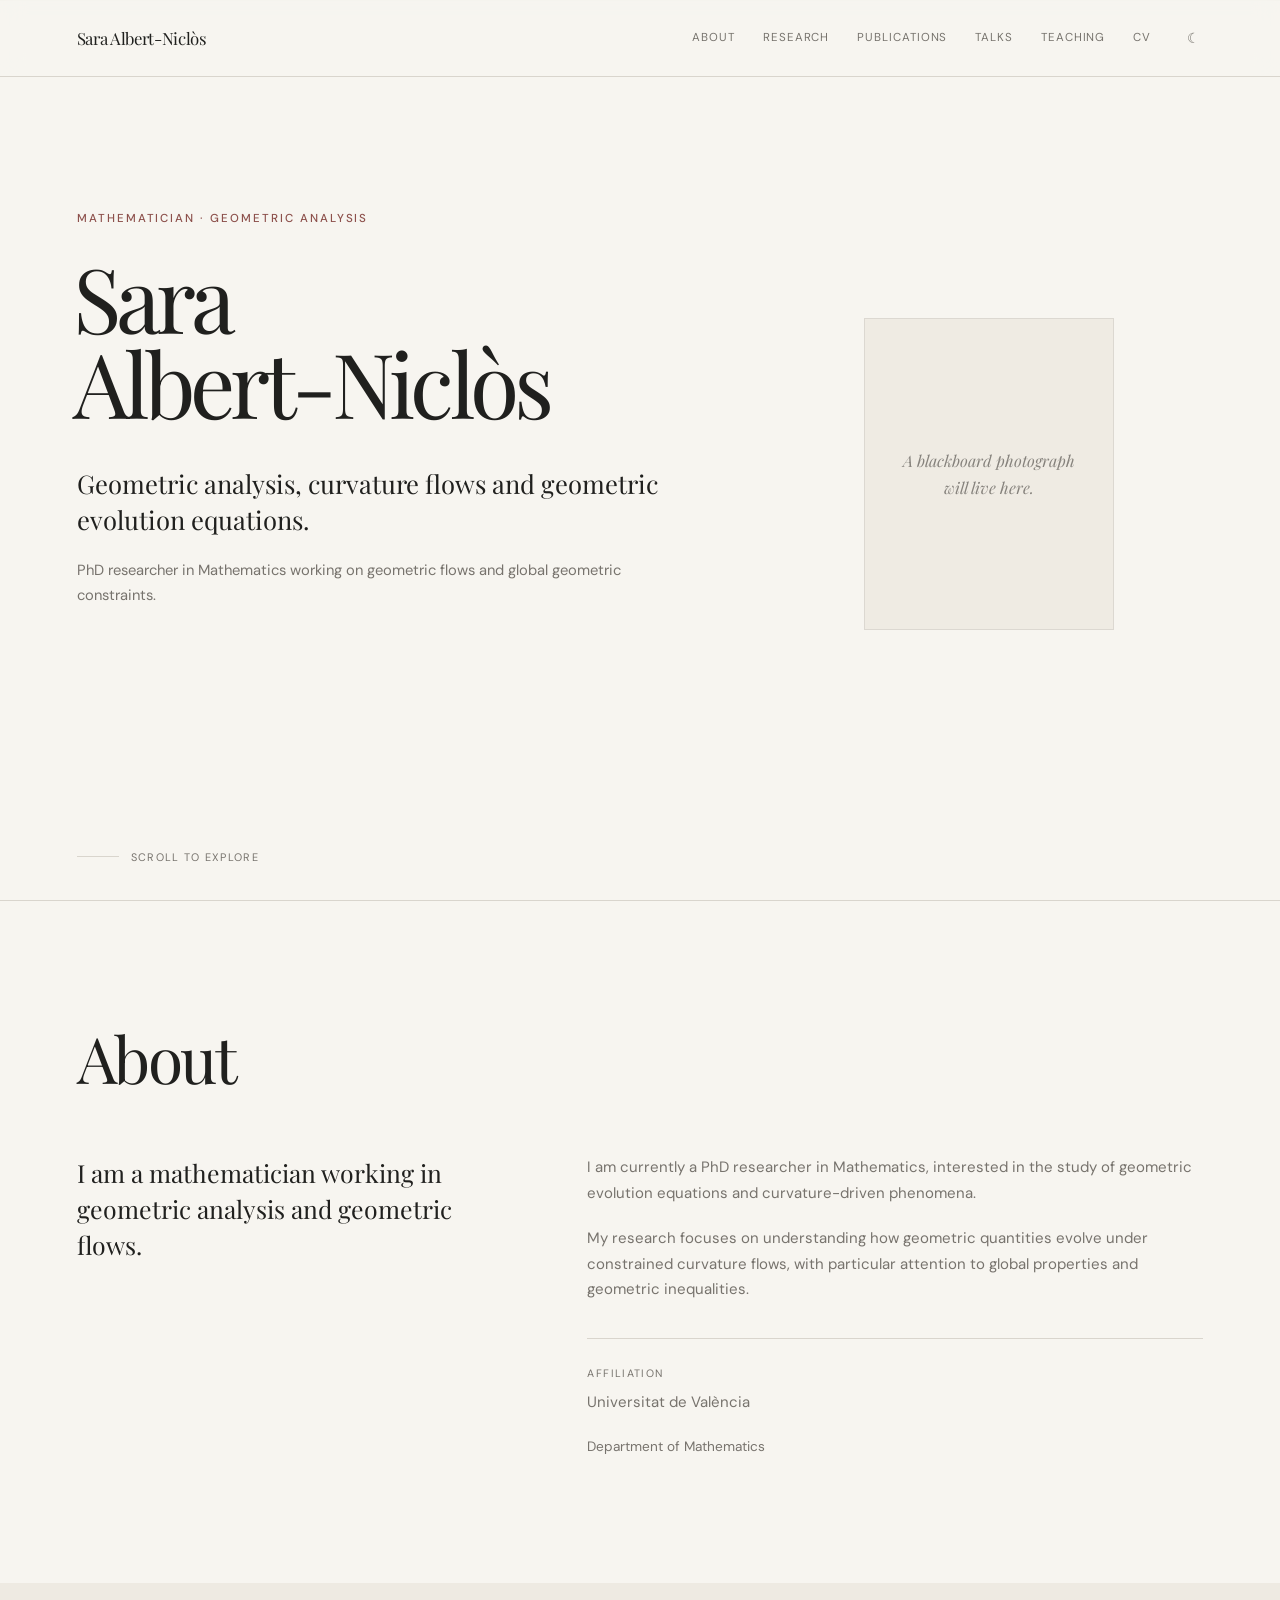
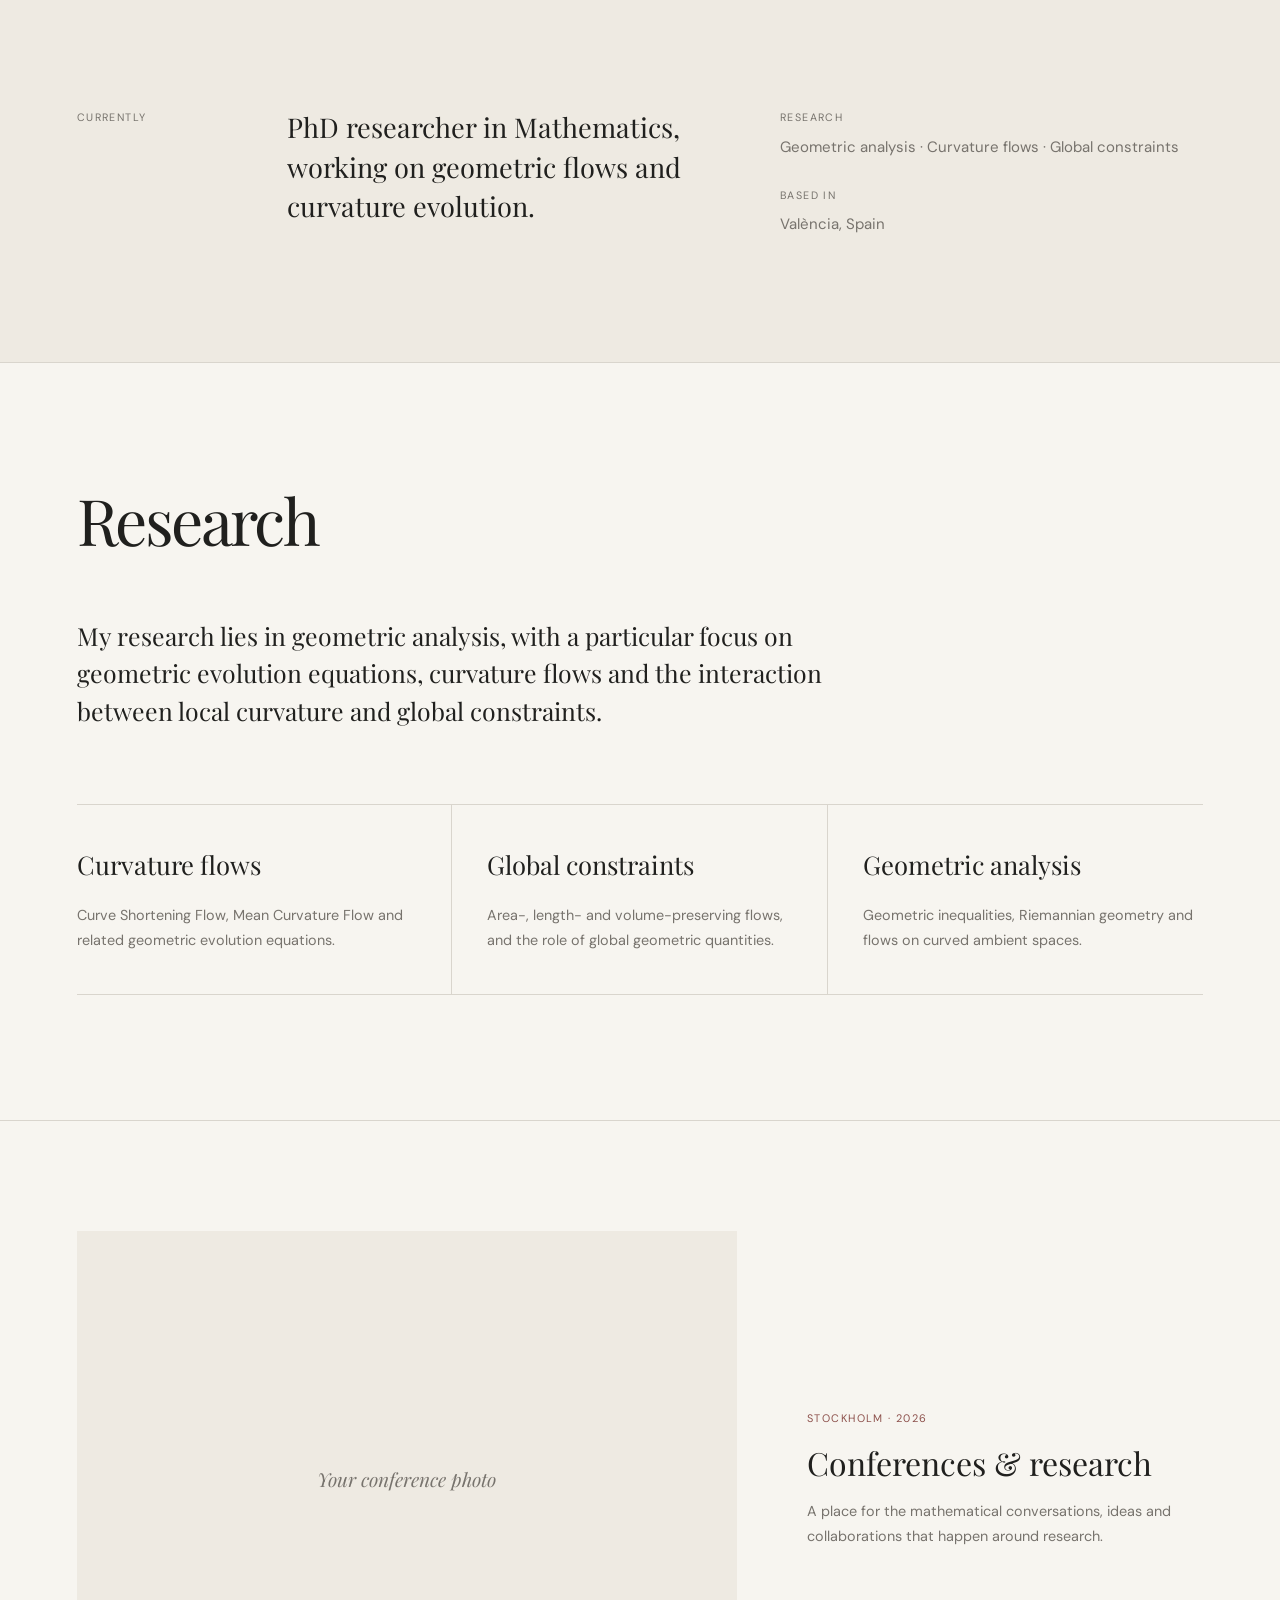
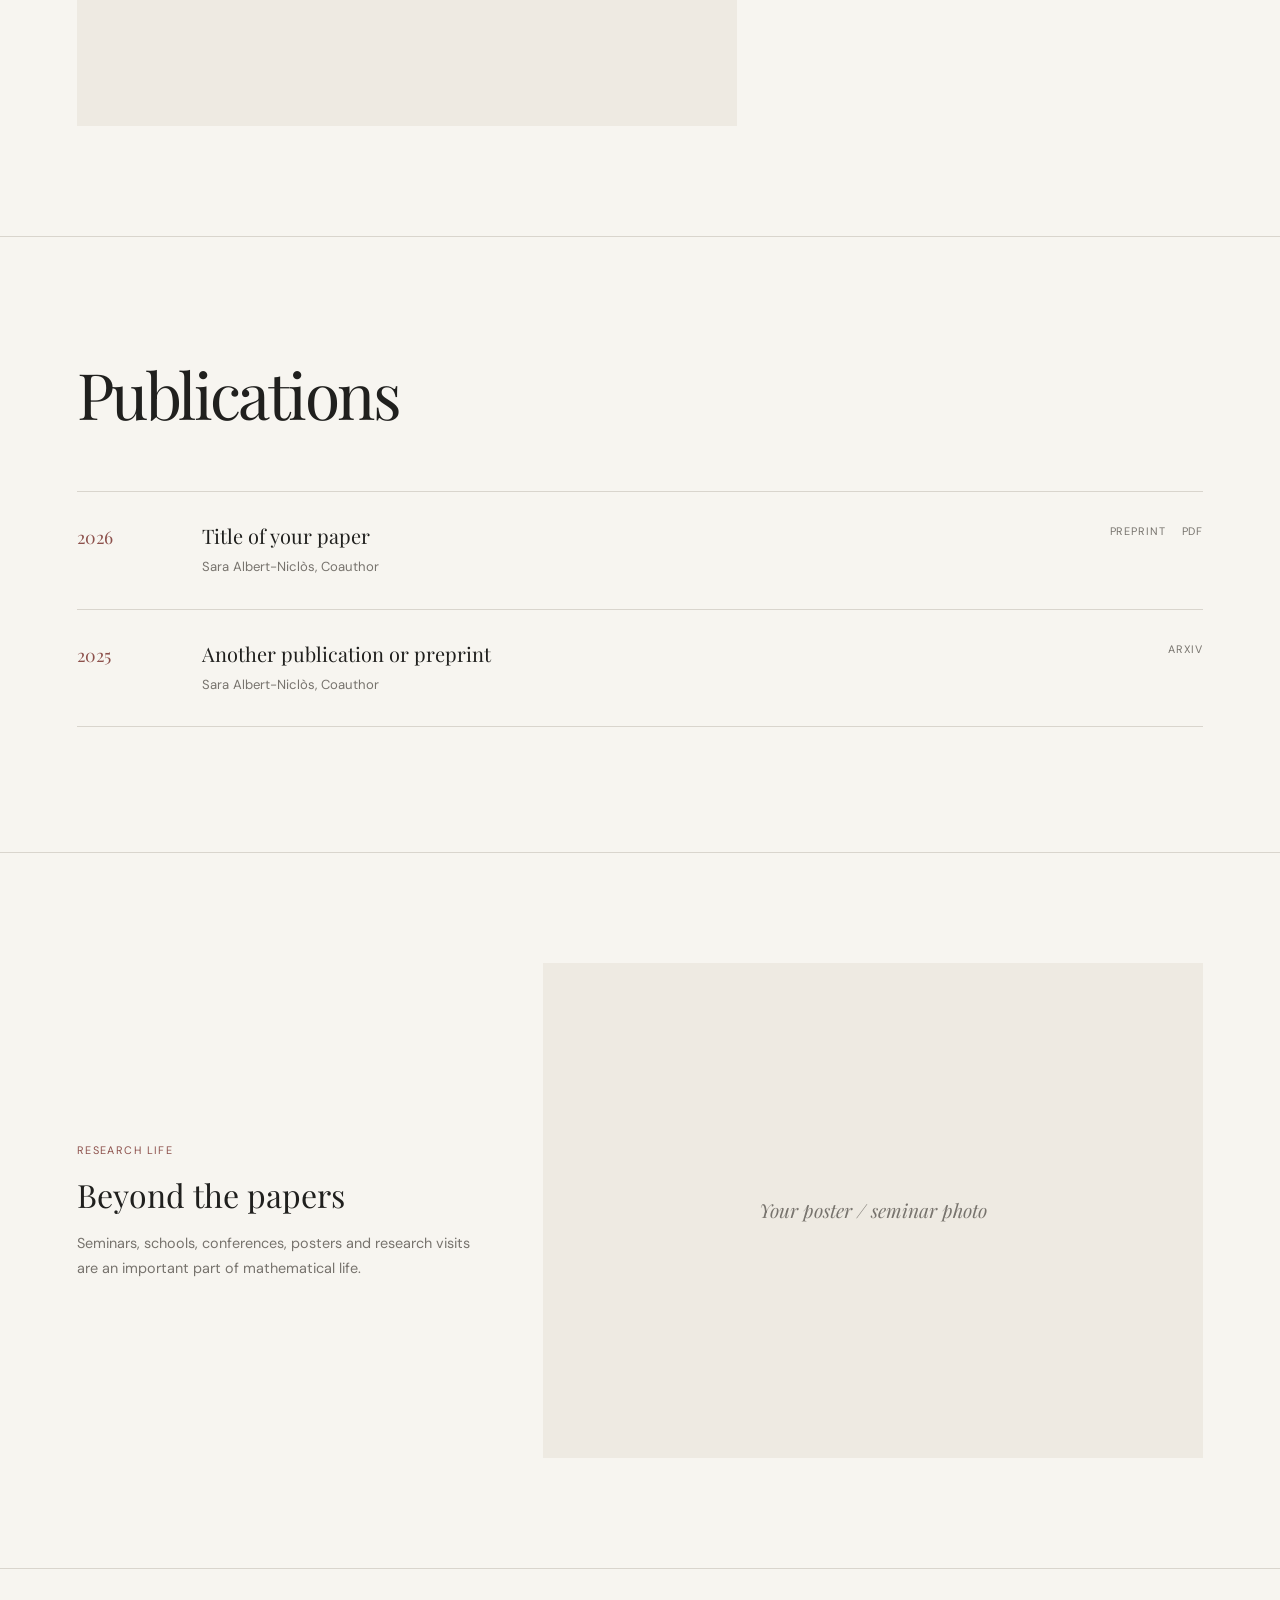
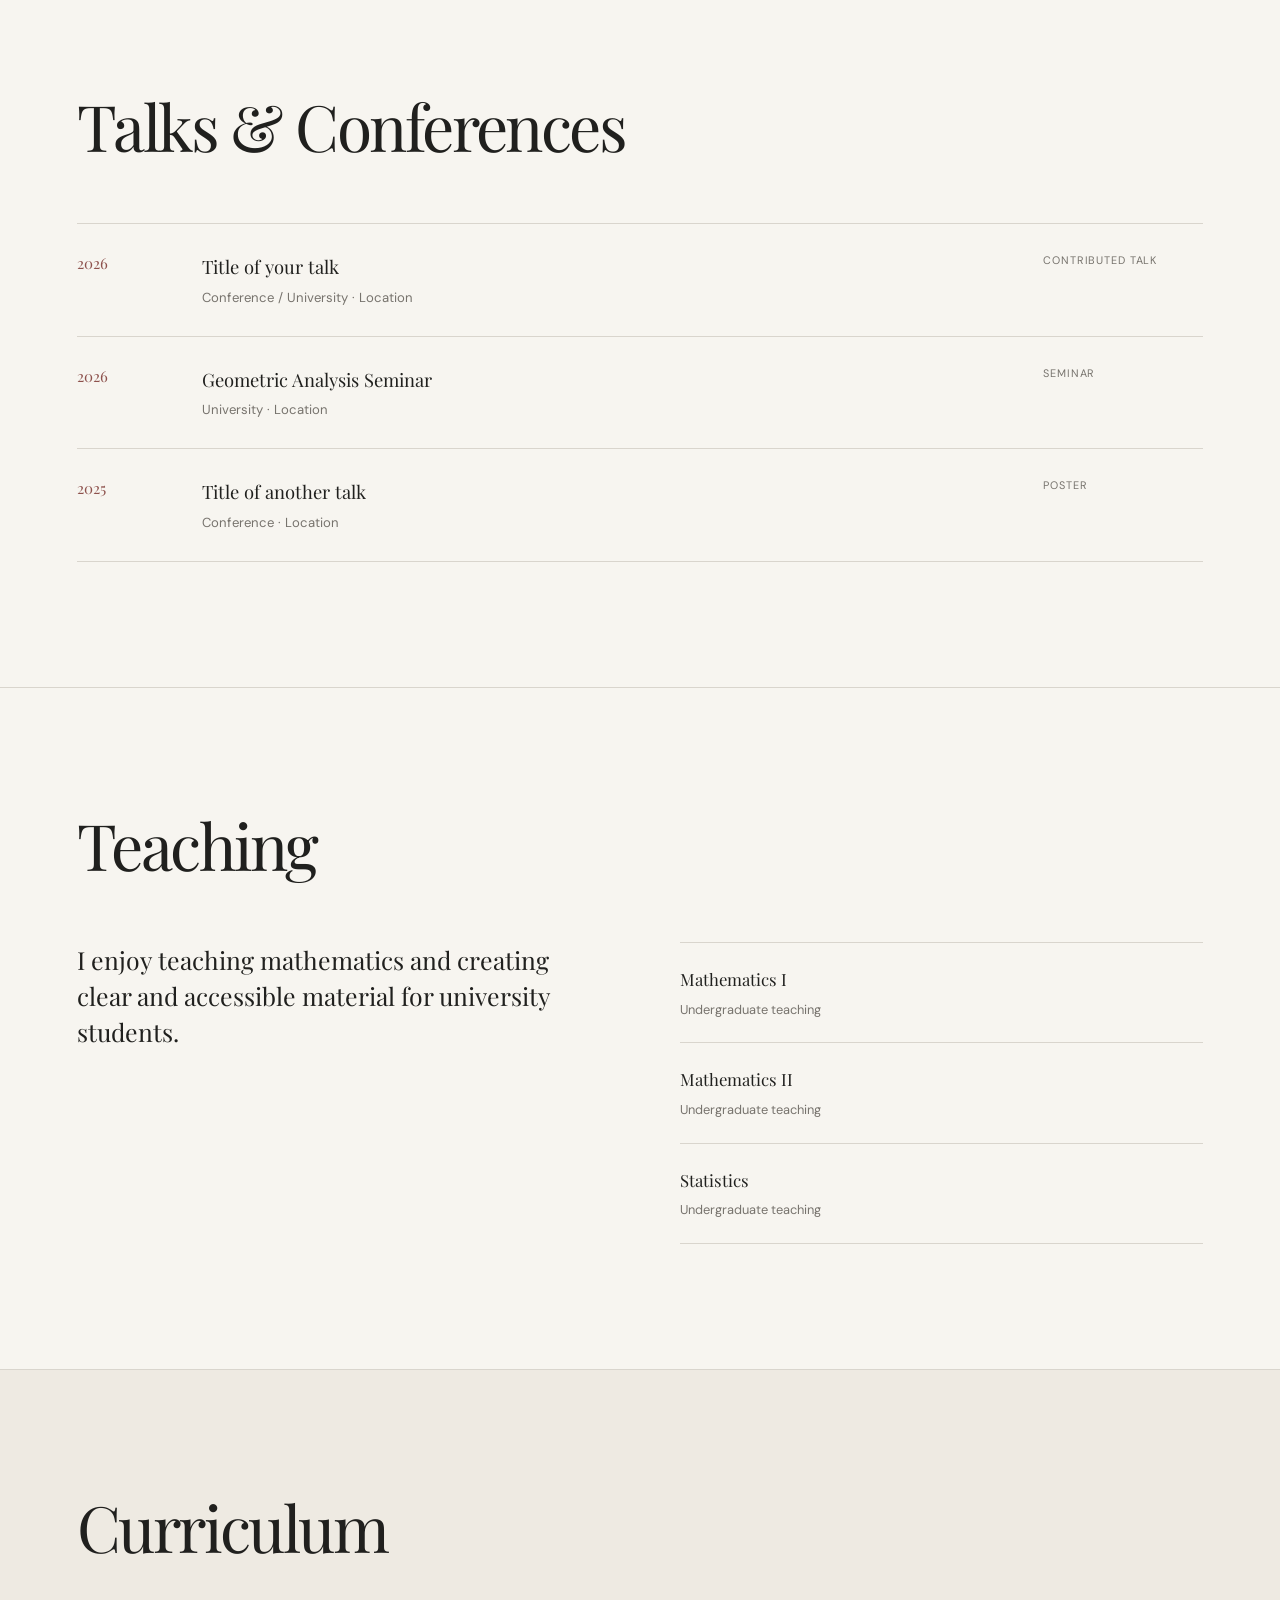
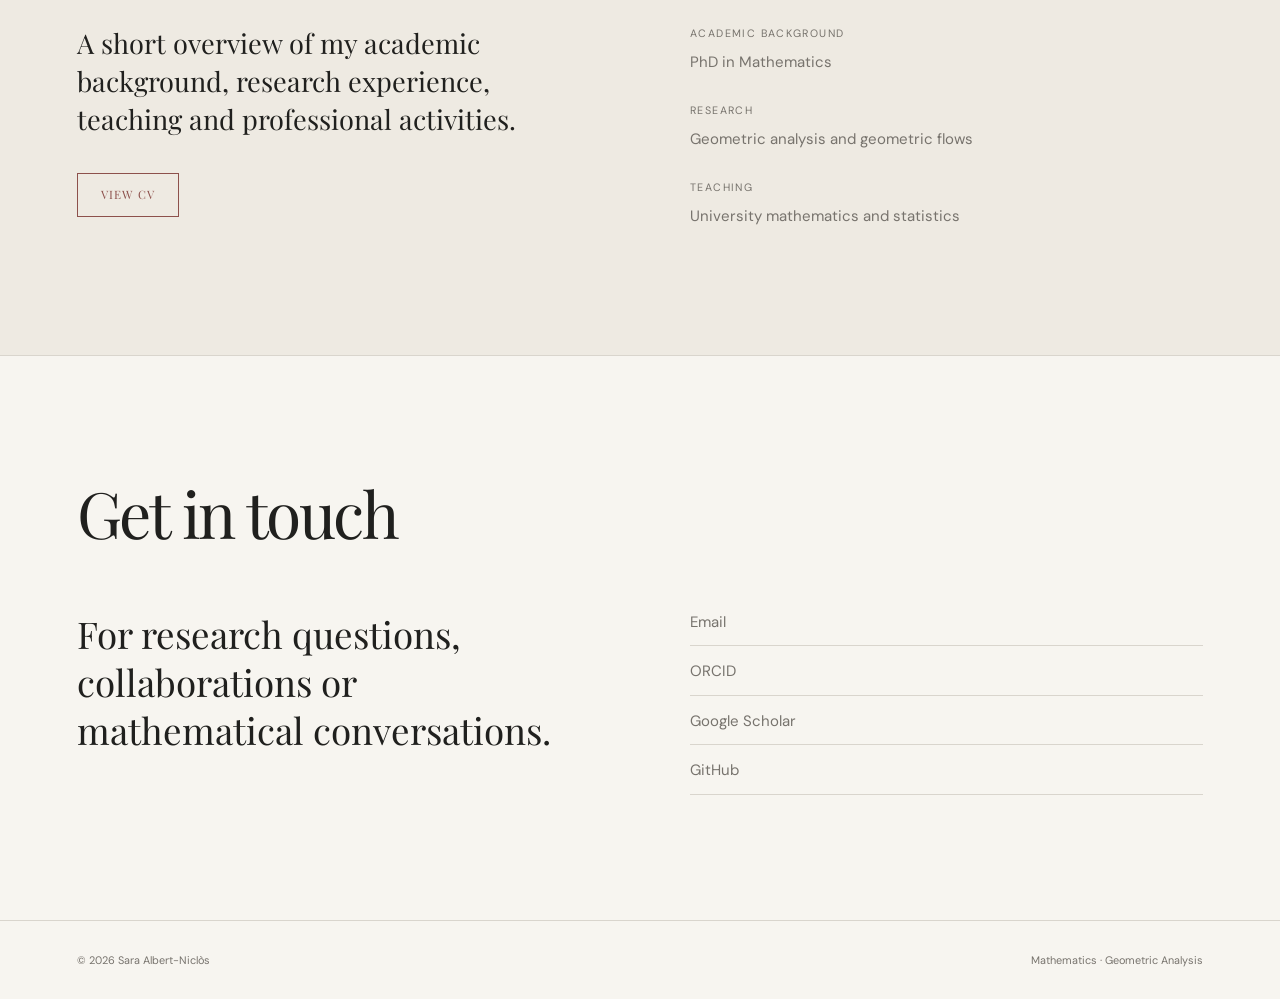
==== index.html @ 19a8ebdb "Update index.html" ====
<!DOCTYPE html>
<html lang="en">

<head>
    <meta charset="UTF-8">
    <meta name="viewport" content="width=device-width, initial-scale=1.0">

    <title>Sara Albert-Niclòs — Mathematician</title>

    <meta name="description"
        content="Sara Albert-Niclòs — Mathematician working in geometric analysis and geometric flows.">

    <link rel="preconnect" href="https://fonts.googleapis.com">
    <link rel="preconnect" href="https://fonts.gstatic.com" crossorigin>

    <link href="https://fonts.googleapis.com/css2?family=DM+Sans:wght@400;500&family=Playfair+Display:wght@400;500&display=swap"
        rel="stylesheet">


    <style>

        /* =========================================================
           COLOURS & GENERAL
        ========================================================= */

        :root {

            --paper: #f7f5f0;
            --paper-dark: #eeeae2;

            --ink: #20201e;
            --muted: #77736d;

            --line: #d9d5cd;

            --accent: #8d514c;

            --serif: "Playfair Display", Georgia, serif;
            --sans: "DM Sans", Arial, sans-serif;

            --transition: 0.35s ease;
        }


        /* DARK MODE */

        body.dark {

            --paper: #191817;
            --paper-dark: #23211f;

            --ink: #f1ede5;
            --muted: #aaa49b;

            --line: #3a3733;

            --accent: #bd7068;
        }


        * {
            box-sizing: border-box;
            margin: 0;
            padding: 0;
        }


        html {
            scroll-behavior: smooth;
        }


        body {

            background: var(--paper);
            color: var(--ink);

            font-family: var(--sans);

            font-size: 15px;
            line-height: 1.7;

            transition:
                background var(--transition),
                color var(--transition);
        }


        a {
            color: inherit;
            text-decoration: none;
        }


        img {
            max-width: 100%;
            display: block;
        }


        ::selection {
            background: var(--accent);
            color: var(--paper);
        }


        .container {

            width: min(1180px, 88%);
            margin: 0 auto;
        }



        /* =========================================================
           NAVIGATION
        ========================================================= */

        header {

            position: fixed;

            top: 0;
            left: 0;

            width: 100%;

            z-index: 100;

            background: color-mix(
                in srgb,
                var(--paper) 90%,
                transparent
            );

            backdrop-filter: blur(12px);

            border-bottom: 1px solid var(--line);

            transition:
                background var(--transition),
                border-color var(--transition);
        }


        nav {

            min-height: 76px;

            display: flex;

            align-items: center;

            justify-content: space-between;
        }


        .nav-name {

            font-family: var(--serif);

            font-size: 1.05rem;

            letter-spacing: -0.02em;
        }


        .nav-links {

            display: flex;

            align-items: center;

            gap: 28px;

            font-size: 0.72rem;

            text-transform: uppercase;

            letter-spacing: 0.08em;
        }


        .nav-links a {

            position: relative;

            color: var(--muted);

            transition: color 0.25s ease;
        }


        .nav-links a::after {

            content: "";

            position: absolute;

            left: 0;
            bottom: -6px;

            width: 0;
            height: 1px;

            background: var(--accent);

            transition: width 0.25s ease;
        }


        .nav-links a:hover {

            color: var(--ink);
        }


        .nav-links a:hover::after {

            width: 100%;
        }


        /* DARK MODE BUTTON */

        .theme-toggle {

            border: none;

            background: transparent;

            color: var(--muted);

            cursor: pointer;

            font-family: var(--sans);

            font-size: 0.9rem;

            padding: 3px;

            margin-left: 5px;

            transition:
                color 0.25s ease,
                transform 0.25s ease;
        }


        .theme-toggle:hover {

            color: var(--accent);

            transform: rotate(12deg);
        }



        /* =========================================================
           HERO
        ========================================================= */

        .hero {

            min-height: 100vh;

            display: flex;

            align-items: center;

            padding-top: 76px;

            position: relative;

            overflow: hidden;
        }


        .hero-content {

            width: 100%;

            padding: 95px 0 130px;
        }


        .eyebrow {
        
            margin-bottom: 25px;
        
            color: var(--accent);
        
            font-weight: 500;
        
            font-size: 0.72rem;
        
            text-transform: uppercase;
        
            letter-spacing: 0.17em;
        }

        .hero h1 {

            font-family: var(--serif);

            font-weight: 400;

            /*
             * Smaller than previous version.
             */

            font-size: clamp(3.5rem, 7vw, 6.8rem);

            line-height: 0.95;

            letter-spacing: -0.055em;

            margin-left: -4px;
        }


        .hero-subtitle {

            margin-top: 42px;

            max-width: 680px;

            font-family: var(--serif);

            font-size: clamp(1.25rem, 2vw, 1.8rem);

            line-height: 1.4;

            color: var(--ink);
        }


        .hero-description {

            margin-top: 20px;

            max-width: 580px;

            color: var(--muted);

            font-size: 0.92rem;
        }


        /*
         * Placeholder for the future black & white
         * blackboard photograph.
         */

        .hero-photo {

            position: absolute;

            right: 13%;

            bottom: 30%;

            width: 250px;

            aspect-ratio: 4 / 5;

            overflow: hidden;

            opacity: 0.88;
        }


        .hero-photo-placeholder {

            width: 100%;
            height: 100%;

            display: flex;

            align-items: center;
            justify-content: center;

            text-align: center;

            padding: 25px;

            border: 1px solid var(--line);

            color: var(--muted);

            font-family: var(--serif);

            font-size: 1rem;

            font-style: italic;

            background: var(--paper-dark);
        }


        .scroll-note {

            position: absolute;

            bottom: 34px;

            left: 6%;

            display: flex;

            align-items: center;

            gap: 12px;

            color: var(--muted);

            font-size: 0.68rem;

            text-transform: uppercase;

            letter-spacing: 0.12em;
        }


        .scroll-line {

            width: 42px;

            height: 1px;

            background: var(--line);
        }



        /* =========================================================
           SECTIONS
        ========================================================= */

        section {

            padding: 125px 0;

            border-top: 1px solid var(--line);

            transition:
                background var(--transition),
                border-color var(--transition);
        }


        .section-header {

            margin-bottom: 65px;
        }


        .section-title {

            font-family: var(--serif);

            font-weight: 400;

            font-size: clamp(2.6rem, 5vw, 4.3rem);

            line-height: 1;

            letter-spacing: -0.04em;
        }



        /* =========================================================
           ABOUT
        ========================================================= */

        .about-grid {

            display: grid;

            grid-template-columns: 1fr 1.5fr;

            gap: 100px;
        }


        .about-lead {

            font-family: var(--serif);

            font-size: 1.55rem;

            line-height: 1.45;
        }


        .about-text {

            color: var(--muted);
        }


        .about-text p + p {

            margin-top: 20px;
        }


        .affiliation {

            margin-top: 35px;

            padding-top: 25px;

            border-top: 1px solid var(--line);
        }


        .small-label {

            display: block;

            margin-bottom: 8px;

            color: var(--muted);

            font-size: 0.67rem;

            text-transform: uppercase;

            letter-spacing: 0.13em;
        }



        /* =========================================================
           CURRENTLY
        ========================================================= */

        .currently {

            background: var(--paper-dark);

            border-top: none;
        }


        .currently-inner {

            display: grid;

            grid-template-columns: 160px 1fr;

            gap: 50px;
        }


        .currently-content {

            display: grid;

            grid-template-columns: 1fr 1fr;

            gap: 70px;
        }


        .currently-main {

            font-family: var(--serif);

            font-size: 1.7rem;

            line-height: 1.45;
        }


        .currently-details {

            color: var(--muted);
        }



        /* =========================================================
           RESEARCH
        ========================================================= */

        .research-intro {

            max-width: 780px;

            font-family: var(--serif);

            font-size: 1.55rem;

            line-height: 1.5;

            margin-bottom: 75px;
        }


        .research-grid {

            display: grid;

            grid-template-columns: repeat(3, 1fr);

            border-top: 1px solid var(--line);

            border-bottom: 1px solid var(--line);
        }


        .research-item {

            padding: 38px 35px 42px;

            border-right: 1px solid var(--line);
        }


        .research-item:first-child {

            padding-left: 0;
        }


        .research-item:last-child {

            border-right: none;

            padding-right: 0;
        }


        .research-item h3 {

            margin: 0 0 17px;

            font-family: var(--serif);

            font-size: 1.6rem;

            font-weight: 400;
        }


        .research-item p {

            color: var(--muted);

            font-size: 0.9rem;
        }



        /* =========================================================
           PHOTOS
        ========================================================= */

        .moment {

            padding: 110px 0;

            border-top: 1px solid var(--line);
        }


        .moment-grid {

            display: grid;

            grid-template-columns: 1.25fr 0.75fr;

            gap: 70px;

            align-items: center;
        }


        .moment.reverse .moment-grid {

            grid-template-columns: 0.75fr 1.25fr;
        }


        .moment.reverse .moment-image {

            order: 2;
        }


        .moment.reverse .moment-text {

            order: 1;
        }


        .moment-image {

            aspect-ratio: 4 / 3;

            background: var(--paper-dark);

            overflow: hidden;
        }


        .moment-image img {

            width: 100%;

            height: 100%;

            object-fit: cover;

            transition: transform 0.7s ease;
        }


        .moment-image:hover img {

            transform: scale(1.025);
        }


        .placeholder-image {

            width: 100%;
            height: 100%;

            display: flex;

            align-items: center;
            justify-content: center;

            color: var(--muted);

            font-family: var(--serif);

            font-size: 1.2rem;

            font-style: italic;
        }


        .moment-date {

            margin-bottom: 16px;

            color: var(--accent);

            font-size: 0.68rem;

            text-transform: uppercase;

            letter-spacing: 0.13em;
        }


        .moment-title {

            font-family: var(--serif);

            font-size: 2rem;

            font-weight: 400;

            line-height: 1.2;

            margin-bottom: 17px;
        }


        .moment-description {

            color: var(--muted);

            font-size: 0.9rem;
        }



        /* =========================================================
           PUBLICATIONS
        ========================================================= */

        .publication {

            display: grid;

            grid-template-columns: 90px 1fr auto;

            gap: 35px;

            padding: 30px 0;

            border-top: 1px solid var(--line);

            align-items: start;
        }


        .publication:last-child {

            border-bottom: 1px solid var(--line);
        }


        .publication-year {

            color: var(--accent);

            font-family: var(--serif);

            font-size: 1.1rem;
        }


        .publication-title {

            font-family: var(--serif);

            font-size: 1.25rem;

            line-height: 1.35;
        }


        .publication-authors {

            margin-top: 7px;

            color: var(--muted);

            font-size: 0.82rem;
        }


        .publication-links {

            display: flex;

            gap: 16px;

            color: var(--muted);

            font-size: 0.68rem;

            text-transform: uppercase;

            letter-spacing: 0.08em;
        }


        .publication-links a:hover {

            color: var(--accent);
        }



        /* =========================================================
           TALKS
        ========================================================= */

        .talk {

            display: grid;

            grid-template-columns: 90px 1fr 160px;

            gap: 35px;

            padding: 27px 0;

            border-top: 1px solid var(--line);
        }


        .talk:last-child {

            border-bottom: 1px solid var(--line);
        }


        .talk-year {

            color: var(--accent);

            font-family: var(--serif);
        }


        .talk-title {

            font-family: var(--serif);

            font-size: 1.15rem;
        }


        .talk-place {

            margin-top: 4px;

            color: var(--muted);

            font-size: 0.82rem;
        }


        .talk-type {

            color: var(--muted);

            font-size: 0.68rem;

            text-transform: uppercase;

            letter-spacing: 0.08em;
        }



        /* =========================================================
           TEACHING
        ========================================================= */

        .teaching-grid {

            display: grid;

            grid-template-columns: 1fr 1fr;

            gap: 80px;
        }


        .teaching-intro {

            font-family: var(--serif);

            font-size: 1.55rem;

            line-height: 1.45;
        }


        .teaching-list {

            border-top: 1px solid var(--line);
        }


        .teaching-item {

            padding: 22px 0;

            border-bottom: 1px solid var(--line);
        }


        .teaching-item strong {

            font-family: var(--serif);

            font-size: 1.05rem;

            font-weight: 400;
        }


        .teaching-item span {

            display: block;

            margin-top: 4px;

            color: var(--muted);

            font-size: 0.8rem;
        }



        /* =========================================================
           CV
        ========================================================= */

        .cv-section {

            background: var(--paper-dark);
        }


        .cv-grid {

            display: grid;

            grid-template-columns: 1fr 1fr;

            gap: 100px;
        }


        .cv-lead {

            font-family: var(--serif);

            font-size: 1.7rem;

            line-height: 1.4;
        }

        .cv-button {

            display: inline-flex;
        
            margin-top: 35px;
        
            padding: 13px 23px;
        
            border: 1px solid var(--accent);
        
            color: var(--accent);
        
            font-size: 0.72rem;
        
            text-transform: uppercase;
        
            letter-spacing: 0.1em;
        
            transition:
                background 0.25s ease,
                color 0.25s ease;
        }



        .cv-button:hover {

            background: var(--ink);

            color: var(--paper);
        }



        /* =========================================================
           CONTACT
        ========================================================= */

        .contact {

            display: grid;

            grid-template-columns: 1fr 1fr;

            gap: 100px;
        }


        .contact-lead {

            font-family: var(--serif);

            font-size: 2.3rem;

            line-height: 1.3;
        }


        .contact-links {

            display: flex;

            flex-direction: column;

            gap: 13px;
        }


        .contact-links a {

            padding-bottom: 10px;

            border-bottom: 1px solid var(--line);

            color: var(--muted);

            transition: color 0.2s ease;
        }


        .contact-links a:hover {

            color: var(--accent);
        }



        /* =========================================================
           FOOTER
        ========================================================= */

        footer {

            padding: 30px 0;

            border-top: 1px solid var(--line);

            color: var(--muted);

            font-size: 0.68rem;
        }


        .footer-inner {

            display: flex;

            justify-content: space-between;

            align-items: center;
        }



        /* =========================================================
           MOBILE
        ========================================================= */

        @media (max-width: 850px) {

            .container {

                width: 88%;
            }


            .nav-links {

                gap: 14px;

                font-size: 0.61rem;
            }


            .nav-name {

                font-size: 0.95rem;
            }


            .hero-photo {

                opacity: 0.4;

                right: -30px;

                width: 190px;
            }


            .section-header {

                margin-bottom: 45px;
            }


            .about-grid,
            .currently-content,
            .teaching-grid,
            .cv-grid,
            .contact {

                grid-template-columns: 1fr;

                gap: 45px;
            }


            .currently-inner {

                grid-template-columns: 1fr;

                gap: 15px;
            }


            .research-grid {

                grid-template-columns: 1fr;
            }


            .research-item,
            .research-item:first-child,
            .research-item:last-child {

                padding: 35px 0;

                border-right: none;

                border-bottom: 1px solid var(--line);
            }


            .research-item:last-child {

                border-bottom: none;
            }


            .moment-grid,
            .moment.reverse .moment-grid {

                grid-template-columns: 1fr;

                gap: 35px;
            }


            .moment.reverse .moment-image {

                order: 1;
            }


            .moment.reverse .moment-text {

                order: 2;
            }


            .publication {

                grid-template-columns: 60px 1fr;

                gap: 20px;
            }


            .publication-links {

                grid-column: 2;
            }


            .talk {

                grid-template-columns: 60px 1fr;

                gap: 20px;
            }


            .talk-type {

                grid-column: 2;
            }


            .hero h1 {

                font-size: clamp(3.5rem, 15vw, 6rem);

                position: relative;
            }
            
            .hero h1::after {
            
                content: "";
            
                display: block;
            
                width: 58px;
            
                height: 2px;
            
                margin-top: 28px;
            
                background: var(--accent);
            }

            .hero-subtitle {

                margin-top: 35px;

                position: relative;
            }
        }


        @media (max-width: 600px) {

            .nav-links a:nth-child(4),
            .nav-links a:nth-child(5) {

                display: none;
            }


            .nav-links {

                gap: 11px;
            }


            .theme-toggle {

                margin-left: 0;
            }


            .hero-content {

                padding: 75px 0 100px;
            }


            .hero-photo {

                display: none;
            }


            section {

                padding: 90px 0;
            }


            .footer-inner {

                flex-direction: column;

                align-items: flex-start;

                gap: 8px;
            }
        }

    </style>

</head>



<body>


    <!-- =========================================================
         NAVIGATION
    ========================================================= -->

    <header>

        <div class="container">

            <nav>

                <a href="#top" class="nav-name">
                    Sara Albert-Niclòs
                </a>


                <div class="nav-links">

                    <a href="#about">About</a>

                    <a href="#research">Research</a>

                    <a href="#publications">Publications</a>

                    <a href="#talks">Talks</a>

                    <a href="#teaching">Teaching</a>

                    <a href="#cv">CV</a>


                    <button
                        class="theme-toggle"
                        id="themeToggle"
                        aria-label="Toggle dark mode"
                        title="Toggle dark mode">

                        ☾

                    </button>

                </div>

            </nav>

        </div>

    </header>



    <main id="top">


        <!-- =====================================================
             HERO
        ====================================================== -->

        <section class="hero">

            <div class="container">

                <div class="hero-content">

                    <div class="eyebrow">
                        Mathematician · Geometric Analysis
                    </div>


                    <h1>
                        Sara<br>
                        Albert-Niclòs
                    </h1>


                    <div class="hero-subtitle">

                        Geometric analysis, curvature flows
                        and geometric evolution equations.

                    </div>


                    <p class="hero-description">

                        PhD researcher in Mathematics working on
                        geometric flows and global geometric constraints.

                    </p>

                </div>

            </div>


            <!--
                FUTURE BLACKBOARD PHOTO

                Later we can replace the placeholder below with:

                <img src="images/blackboard.jpg"
                     alt="Mathematical notes on a blackboard">
            -->

            <div class="hero-photo">

                <div class="hero-photo-placeholder">

                    A blackboard photograph
                    will live here.

                </div>

            </div>


            <div class="scroll-note">

                <span class="scroll-line"></span>

                Scroll to explore

            </div>

        </section>



        <!-- =====================================================
             ABOUT
        ====================================================== -->

        <section id="about">

            <div class="container">

                <div class="section-header">

                    <h2 class="section-title">
                        About
                    </h2>

                </div>


                <div class="about-grid">


                    <div>

                        <p class="about-lead">

                            I am a mathematician working in
                            geometric analysis and geometric flows.

                        </p>

                    </div>


                    <div class="about-text">

                        <p>

                            I am currently a PhD researcher in Mathematics,
                            interested in the study of geometric evolution
                            equations and curvature-driven phenomena.

                        </p>


                        <p>

                            My research focuses on understanding how geometric
                            quantities evolve under constrained curvature flows,
                            with particular attention to global properties
                            and geometric inequalities.

                        </p>


                        <div class="affiliation">

                            <span class="small-label">
                                Affiliation
                            </span>

                            <p>
                                Universitat de València
                            </p>

                            <p style="font-size: 0.85rem;">
                                Department of Mathematics
                            </p>

                        </div>

                    </div>

                </div>

            </div>

        </section>



        <!-- =====================================================
             CURRENTLY
        ====================================================== -->

        <section class="currently">

            <div class="container">

                <div class="currently-inner">


                    <div class="small-label">
                        Currently
                    </div>


                    <div class="currently-content">


                        <div class="currently-main">

                            PhD researcher in Mathematics,
                            working on geometric flows and
                            curvature evolution.

                        </div>


                        <div class="currently-details">

                            <span class="small-label">
                                Research
                            </span>

                            Geometric analysis · Curvature flows ·
                            Global constraints

                            <br><br>


                            <span class="small-label">
                                Based in
                            </span>

                            València, Spain

                        </div>

                    </div>

                </div>

            </div>

        </section>



        <!-- =====================================================
             RESEARCH
        ====================================================== -->

        <section id="research">

            <div class="container">


                <div class="section-header">

                    <h2 class="section-title">
                        Research
                    </h2>

                </div>


                <p class="research-intro">

                    My research lies in geometric analysis,
                    with a particular focus on geometric evolution
                    equations, curvature flows and the interaction
                    between local curvature and global constraints.

                </p>


                <div class="research-grid">


                    <div class="research-item">

                        <h3>
                            Curvature flows
                        </h3>

                        <p>

                            Curve Shortening Flow, Mean Curvature Flow
                            and related geometric evolution equations.

                        </p>

                    </div>


                    <div class="research-item">

                        <h3>
                            Global constraints
                        </h3>

                        <p>

                            Area-, length- and volume-preserving flows,
                            and the role of global geometric quantities.

                        </p>

                    </div>


                    <div class="research-item">

                        <h3>
                            Geometric analysis
                        </h3>

                        <p>

                            Geometric inequalities, Riemannian geometry
                            and flows on curved ambient spaces.

                        </p>

                    </div>

                </div>

            </div>

        </section>



        <!-- =====================================================
             PHOTO MOMENT
        ====================================================== -->

        <section class="moment">

            <div class="container">

                <div class="moment-grid">


                    <div class="moment-image">

                        <div class="placeholder-image">

                            Your conference photo

                        </div>

                    </div>


                    <div class="moment-text">

                        <div class="moment-date">
                            Stockholm · 2026
                        </div>


                        <h3 class="moment-title">

                            Conferences &amp; research

                        </h3>


                        <p class="moment-description">

                            A place for the mathematical conversations,
                            ideas and collaborations that happen around
                            research.

                        </p>

                    </div>

                </div>

            </div>

        </section>



        <!-- =====================================================
             PUBLICATIONS
        ====================================================== -->

        <section id="publications">

            <div class="container">


                <div class="section-header">

                    <h2 class="section-title">
                        Publications
                    </h2>

                </div>


                <div class="publication">


                    <div class="publication-year">
                        2026
                    </div>


                    <div>

                        <div class="publication-title">
                            Title of your paper
                        </div>

                        <div class="publication-authors">
                            Sara Albert-Niclòs, Coauthor
                        </div>

                    </div>


                    <div class="publication-links">

                        <a href="#">
                            Preprint
                        </a>

                        <a href="#">
                            PDF
                        </a>

                    </div>

                </div>


                <div class="publication">


                    <div class="publication-year">
                        2025
                    </div>


                    <div>

                        <div class="publication-title">
                            Another publication or preprint
                        </div>

                        <div class="publication-authors">
                            Sara Albert-Niclòs, Coauthor
                        </div>

                    </div>


                    <div class="publication-links">

                        <a href="#">
                            arXiv
                        </a>

                    </div>

                </div>

            </div>

        </section>



        <!-- =====================================================
             PHOTO MOMENT 02
        ====================================================== -->

        <section class="moment reverse">

            <div class="container">

                <div class="moment-grid">


                    <div class="moment-image">

                        <div class="placeholder-image">

                            Your poster / seminar photo

                        </div>

                    </div>


                    <div class="moment-text">

                        <div class="moment-date">
                            Research life
                        </div>


                        <h3 class="moment-title">
                            Beyond the papers
                        </h3>


                        <p class="moment-description">

                            Seminars, schools, conferences, posters
                            and research visits are an important part
                            of mathematical life.

                        </p>

                    </div>

                </div>

            </div>

        </section>



        <!-- =====================================================
             TALKS
        ====================================================== -->

        <section id="talks">

            <div class="container">


                <div class="section-header">

                    <h2 class="section-title">
                        Talks &amp; Conferences
                    </h2>

                </div>


                <div class="talk">

                    <div class="talk-year">
                        2026
                    </div>


                    <div>

                        <div class="talk-title">
                            Title of your talk
                        </div>

                        <div class="talk-place">
                            Conference / University · Location
                        </div>

                    </div>


                    <div class="talk-type">
                        Contributed talk
                    </div>

                </div>


                <div class="talk">

                    <div class="talk-year">
                        2026
                    </div>


                    <div>

                        <div class="talk-title">
                            Geometric Analysis Seminar
                        </div>

                        <div class="talk-place">
                            University · Location
                        </div>

                    </div>


                    <div class="talk-type">
                        Seminar
                    </div>

                </div>


                <div class="talk">

                    <div class="talk-year">
                        2025
                    </div>


                    <div>

                        <div class="talk-title">
                            Title of another talk
                        </div>

                        <div class="talk-place">
                            Conference · Location
                        </div>

                    </div>


                    <div class="talk-type">
                        Poster
                    </div>

                </div>

            </div>

        </section>



        <!-- =====================================================
             TEACHING
        ====================================================== -->

        <section id="teaching">

            <div class="container">


                <div class="section-header">

                    <h2 class="section-title">
                        Teaching
                    </h2>

                </div>


                <div class="teaching-grid">


                    <div class="teaching-intro">

                        I enjoy teaching mathematics and
                        creating clear and accessible material
                        for university students.

                    </div>


                    <div class="teaching-list">


                        <div class="teaching-item">

                            <strong>
                                Mathematics I
                            </strong>

                            <span>
                                Undergraduate teaching
                            </span>

                        </div>


                        <div class="teaching-item">

                            <strong>
                                Mathematics II
                            </strong>

                            <span>
                                Undergraduate teaching
                            </span>

                        </div>


                        <div class="teaching-item">

                            <strong>
                                Statistics
                            </strong>

                            <span>
                                Undergraduate teaching
                            </span>

                        </div>


                    </div>

                </div>

            </div>

        </section>



        <!-- =====================================================
             CV
        ====================================================== -->

        <section id="cv" class="cv-section">

            <div class="container">


                <div class="section-header">

                    <h2 class="section-title">
                        Curriculum
                    </h2>

                </div>


                <div class="cv-grid">


                    <div class="cv-lead">

                        A short overview of my academic
                        background, research experience,
                        teaching and professional activities.

                        <br>


                        <a href="cv.pdf"
                           class="cv-button"
                           target="_blank">

                            View CV

                        </a>

                    </div>


                    <div class="about-text">

                        <span class="small-label">
                            Academic background
                        </span>

                        PhD in Mathematics

                        <br><br>


                        <span class="small-label">
                            Research
                        </span>

                        Geometric analysis and geometric flows

                        <br><br>


                        <span class="small-label">
                            Teaching
                        </span>

                        University mathematics and statistics

                    </div>

                </div>

            </div>

        </section>



        <!-- =====================================================
             CONTACT
        ====================================================== -->

        <section id="contact">

            <div class="container">


                <div class="section-header">

                    <h2 class="section-title">
                        Get in touch
                    </h2>

                </div>


                <div class="contact">


                    <div class="contact-lead">

                        For research questions,
                        collaborations or
                        mathematical conversations.

                    </div>


                    <div class="contact-links">

                        <a href="mailto:YOUR.EMAIL@uv.es">
                            Email
                        </a>

                        <a href="#" target="_blank">
                            ORCID
                        </a>

                        <a href="#" target="_blank">
                            Google Scholar
                        </a>

                        <a href="https://github.com/sara-albert-niclos"
                           target="_blank">
                            GitHub
                        </a>

                    </div>

                </div>

            </div>

        </section>


    </main>



    <!-- =========================================================
         FOOTER
    ========================================================= -->

    <footer>

        <div class="container">

            <div class="footer-inner">

                <span>
                    © 2026 Sara Albert-Niclòs
                </span>

                <span>
                    Mathematics · Geometric Analysis
                </span>

            </div>

        </div>

    </footer>



    <!-- =========================================================
         DARK MODE
    ========================================================= -->

    <script>

        const themeToggle =
            document.getElementById("themeToggle");

        const body =
            document.body;


        /*
         * Load previously selected theme.
         */

        const savedTheme =
            localStorage.getItem("theme");


        if (savedTheme === "dark") {

            body.classList.add("dark");

            themeToggle.textContent = "☼";

        }


        /*
         * Toggle between light and dark.
         */

        themeToggle.addEventListener("click", function () {

            body.classList.toggle("dark");


            const isDark =
                body.classList.contains("dark");


            if (isDark) {

                themeToggle.textContent = "☼";

                localStorage.setItem(
                    "theme",
                    "dark"
                );

            } else {

                themeToggle.textContent = "☾";

                localStorage.setItem(
                    "theme",
                    "light"
                );

            }

        });

    </script>


</body>

</html>
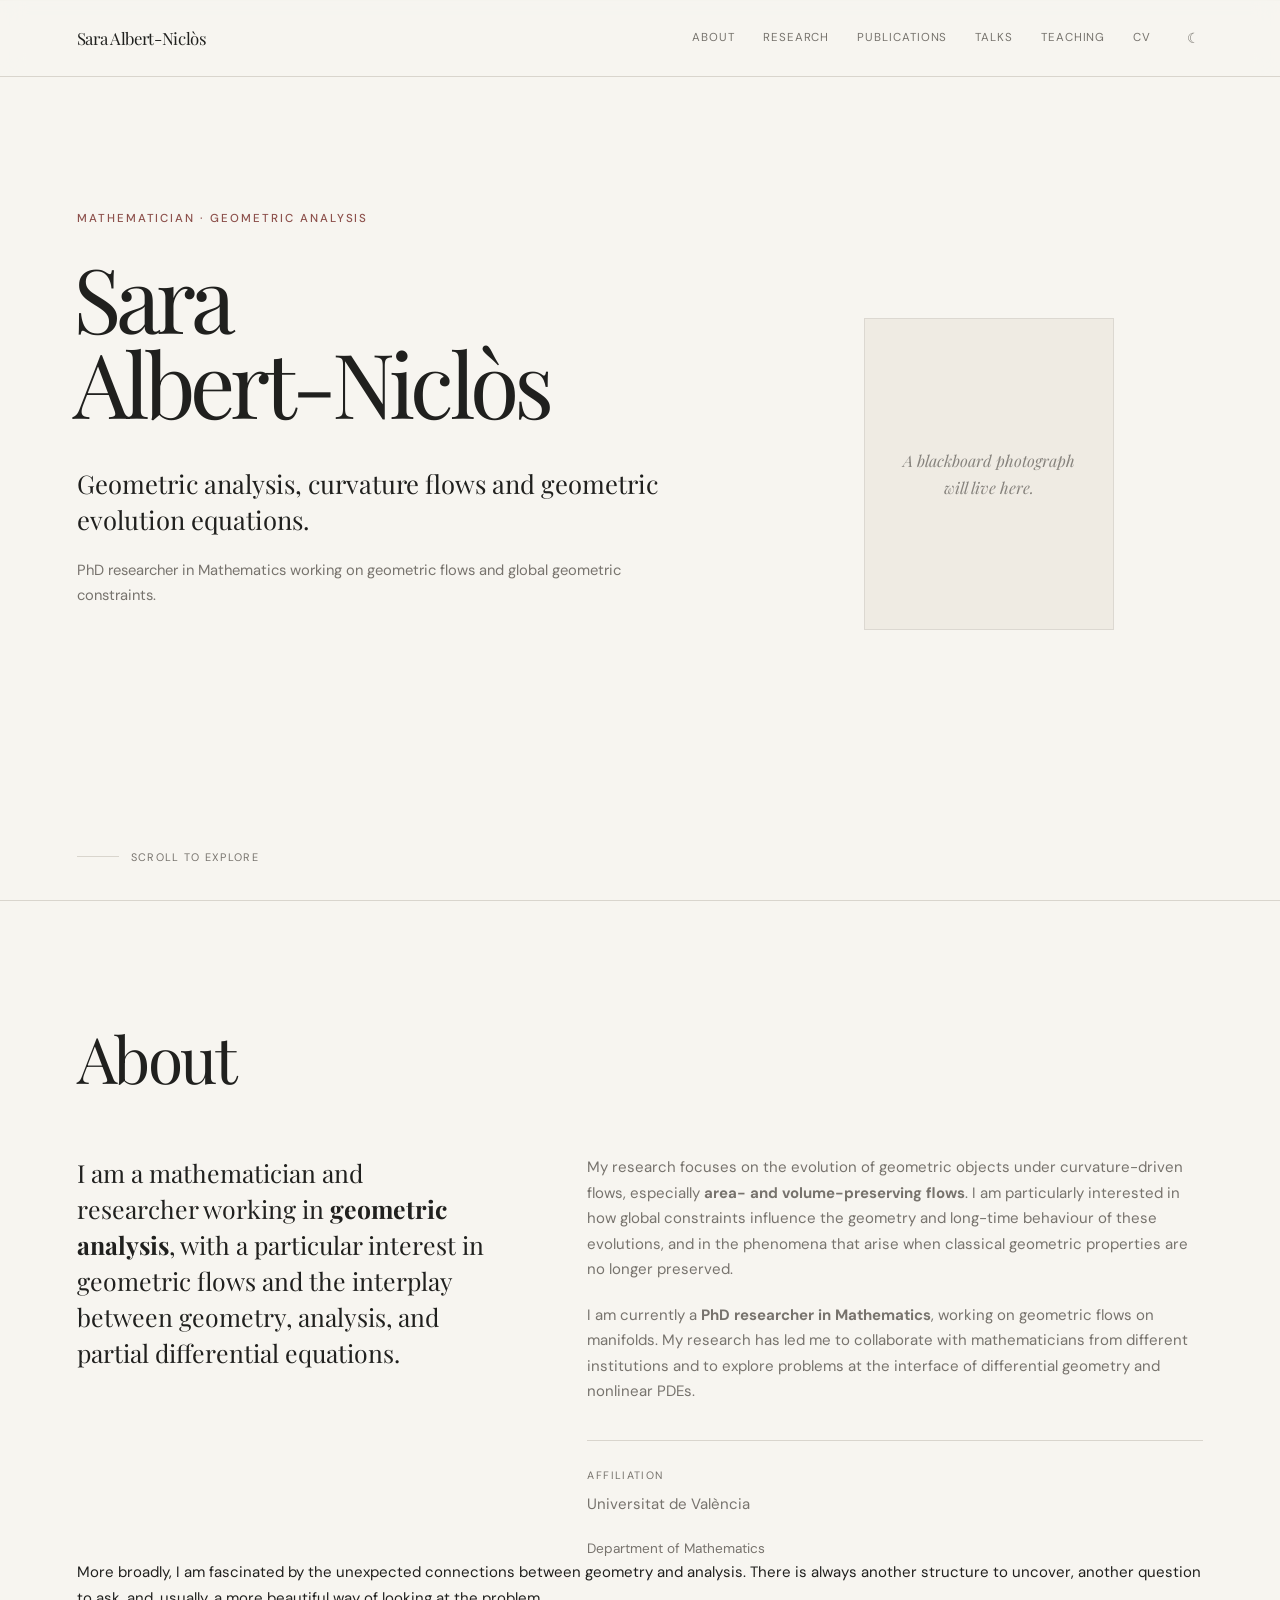
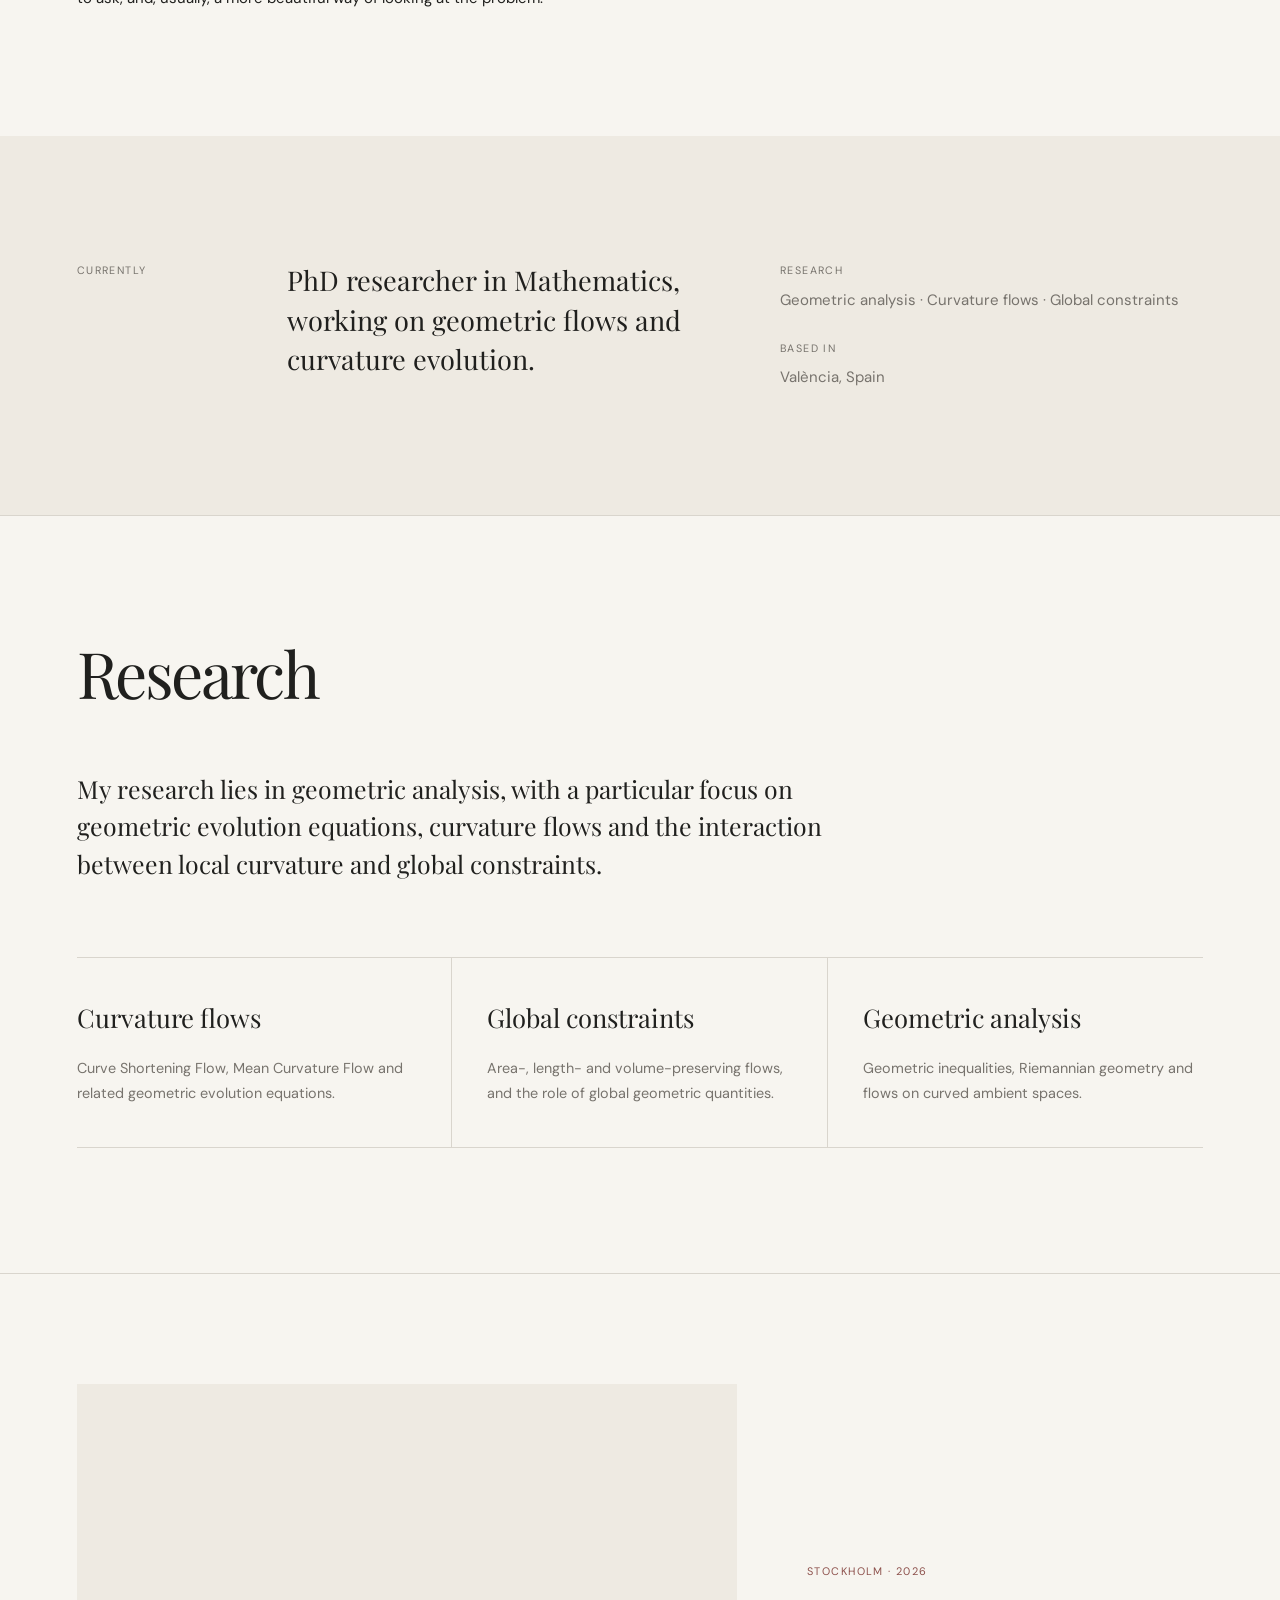
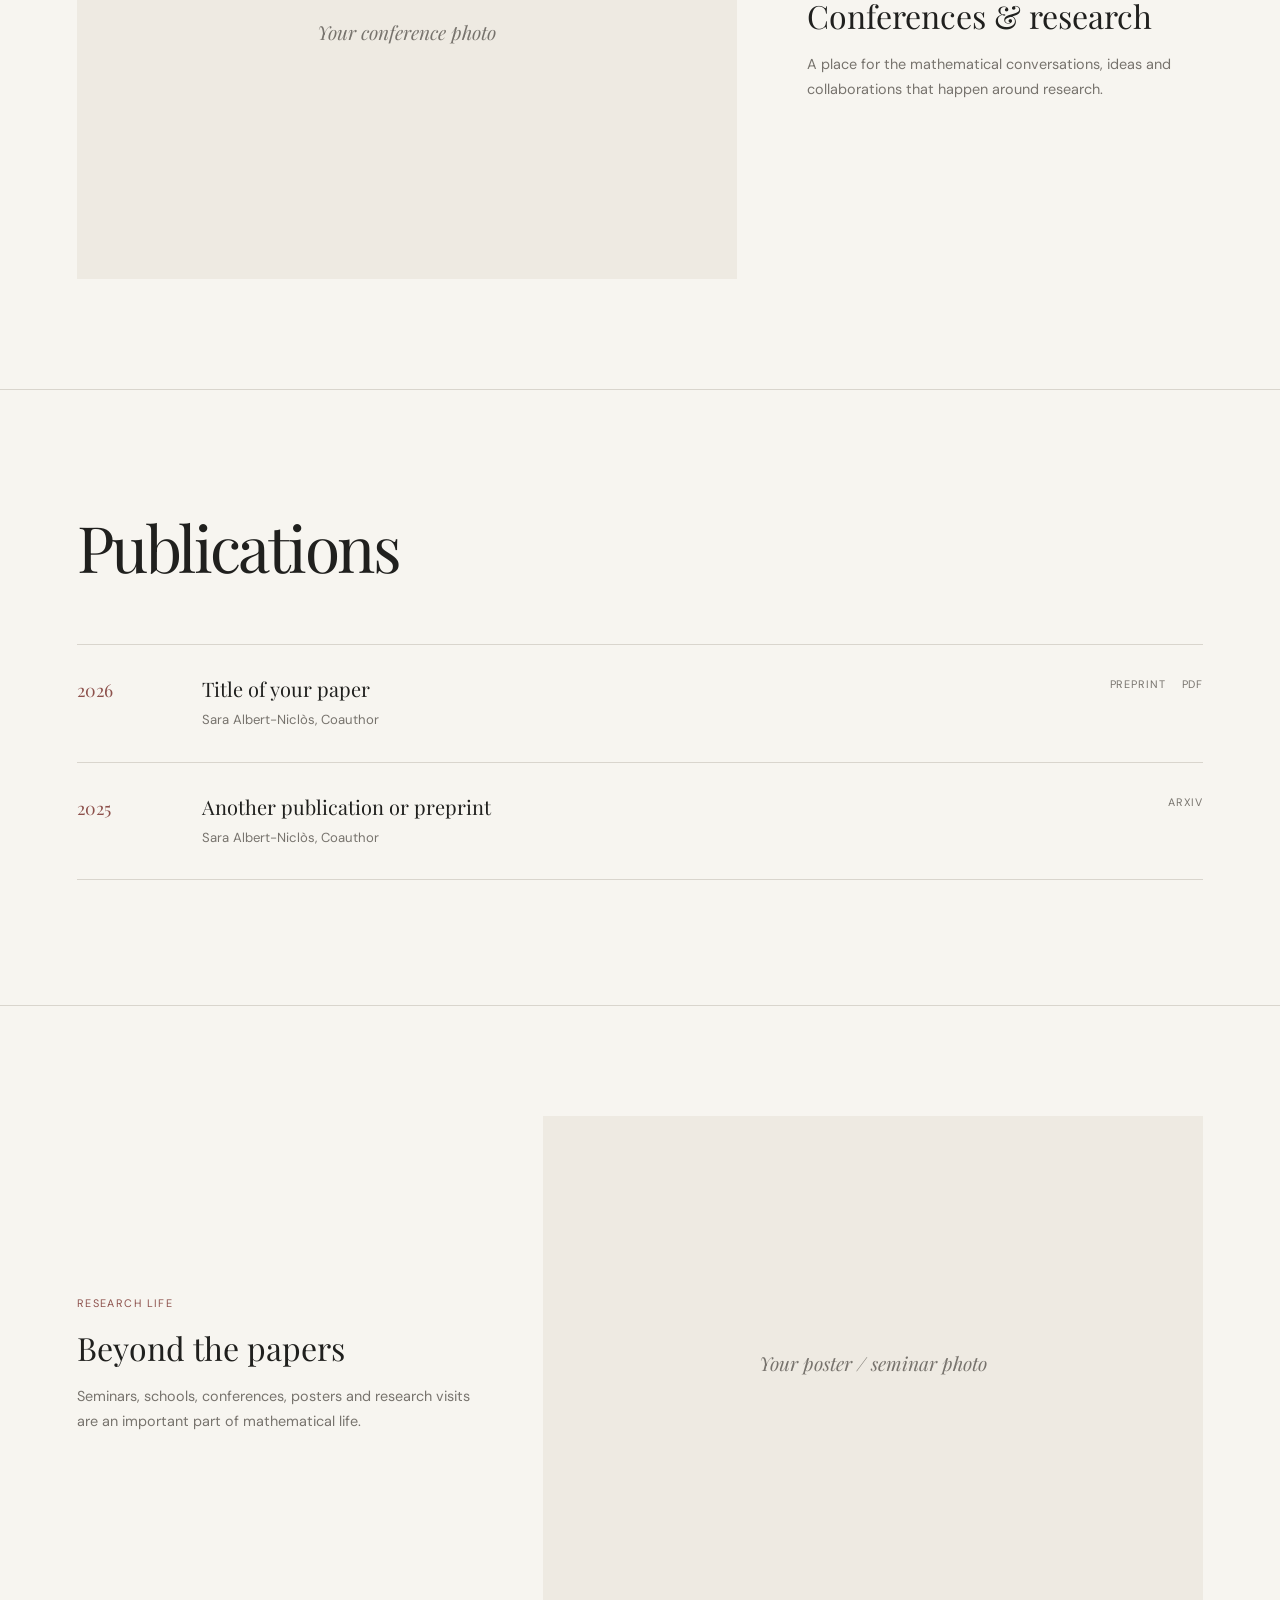
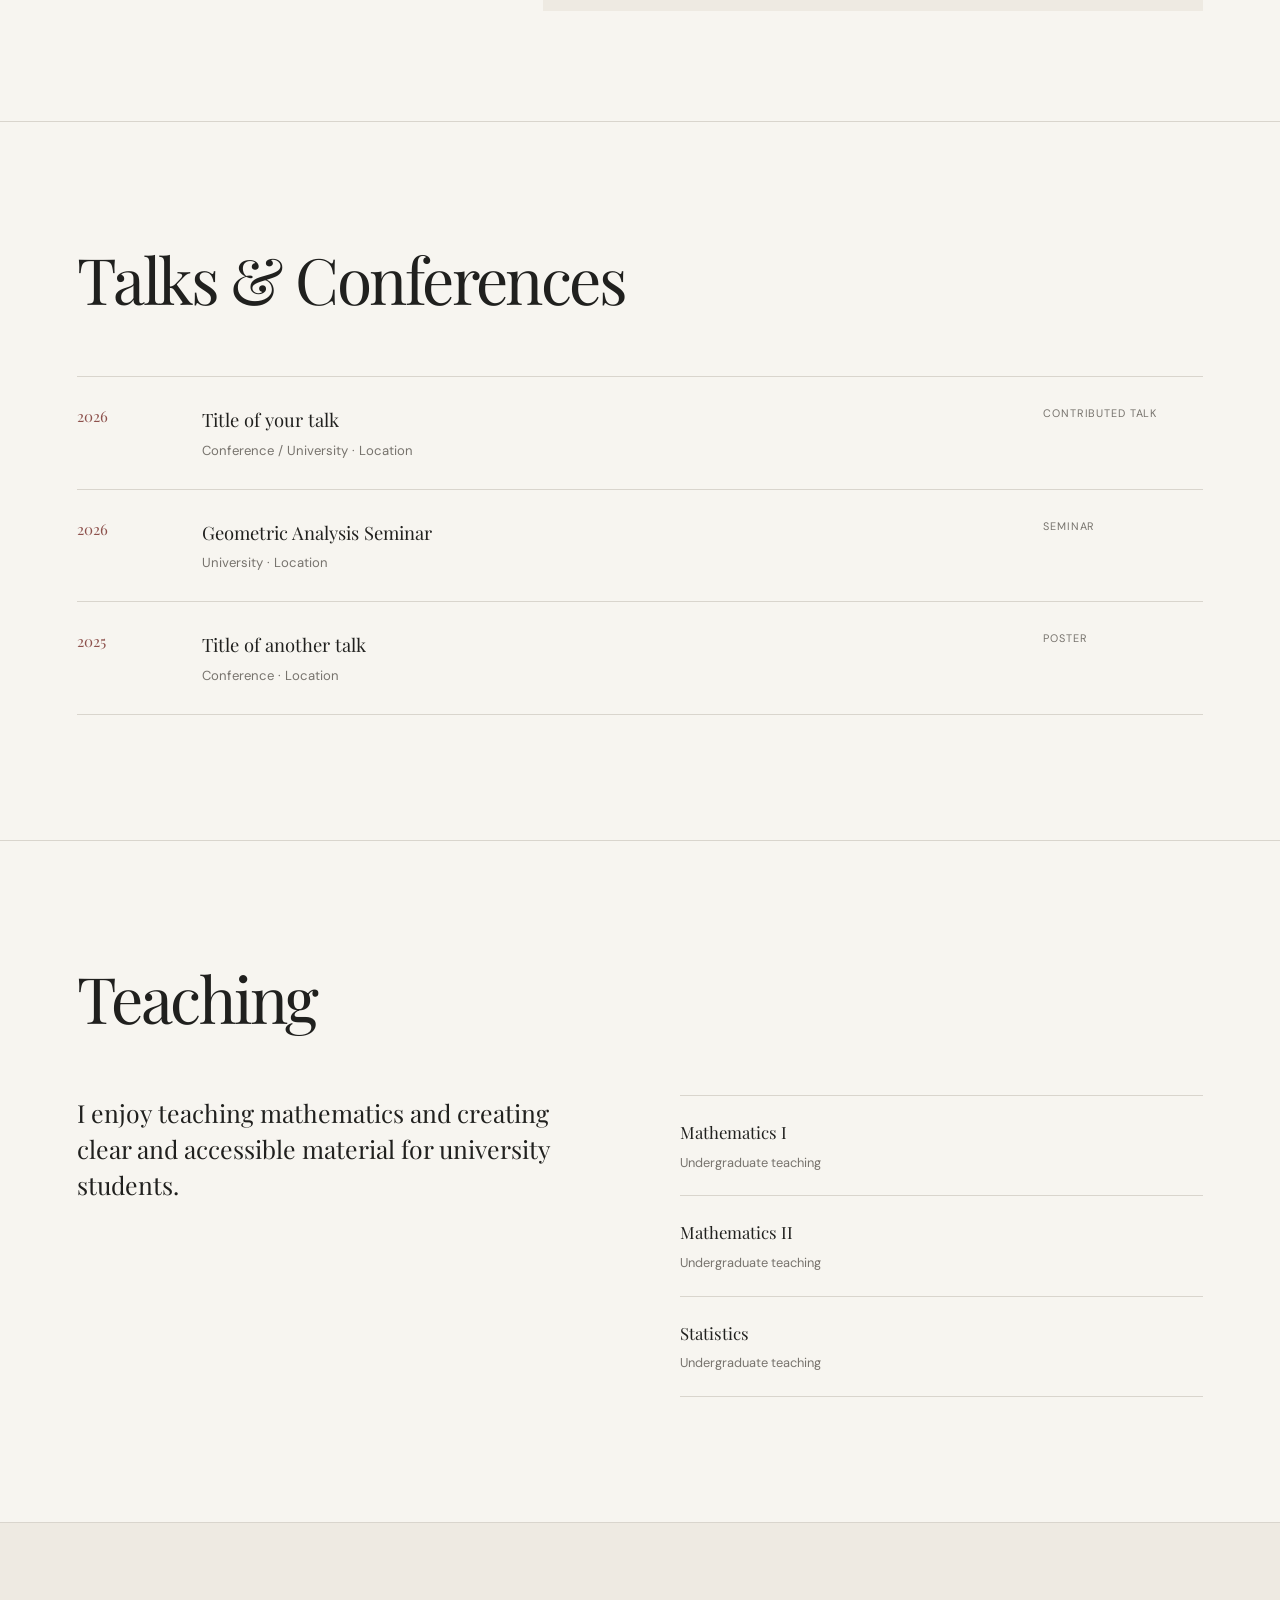
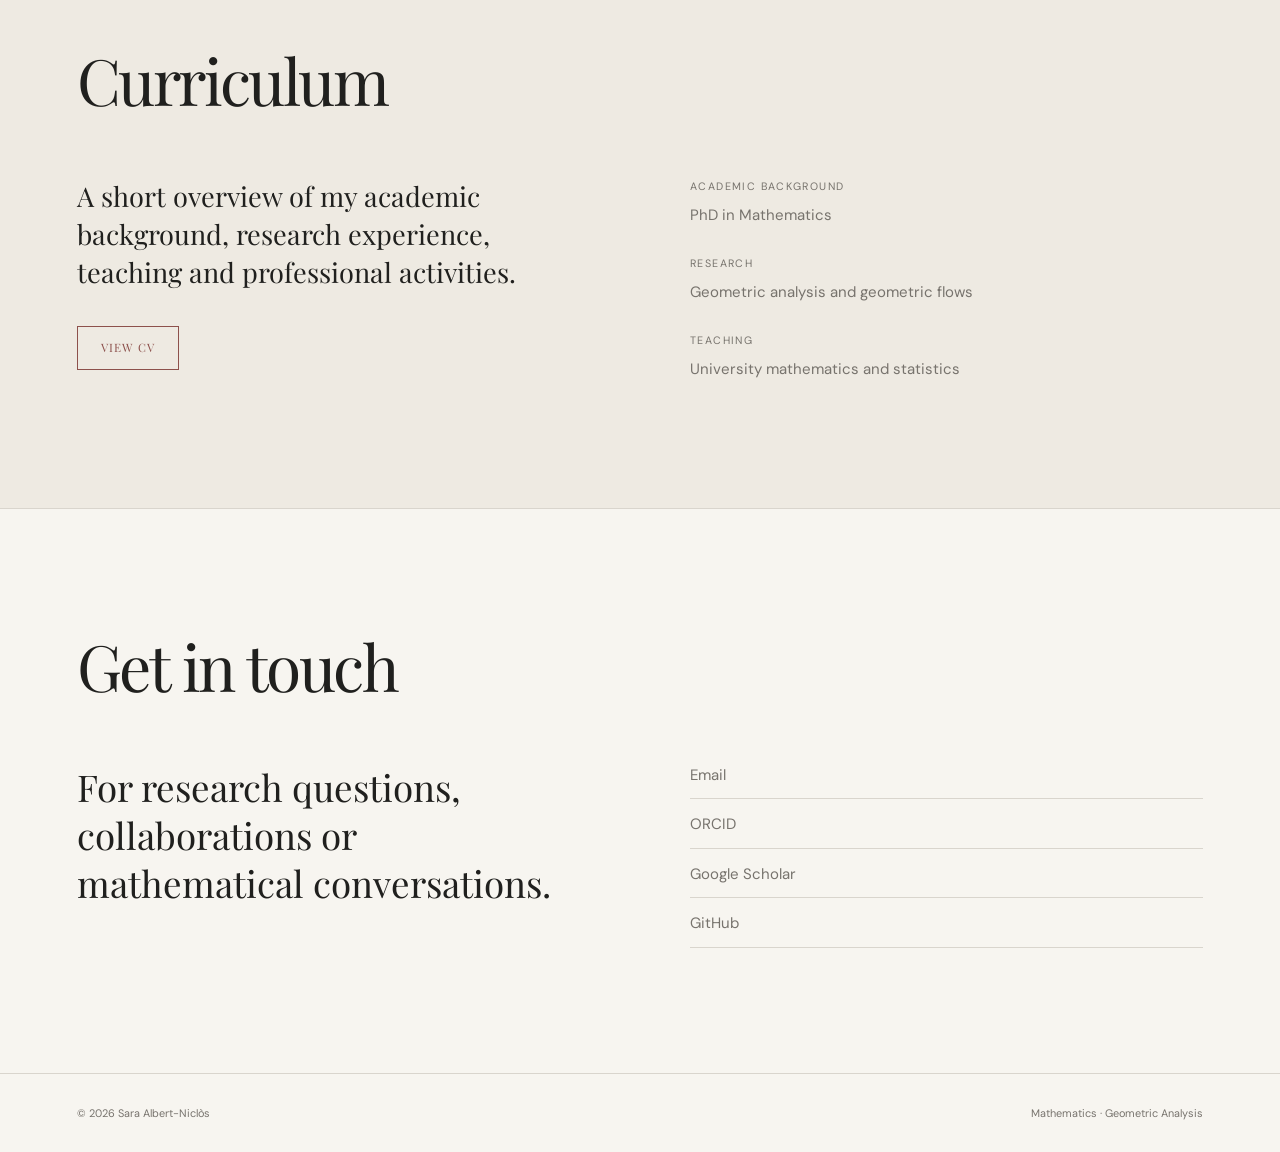
==== commit 3c8503fc: "Update index.html" ====
--- a/index.html
+++ b/index.html
@@ -54,7 +54,7 @@
 
             --line: #3a3733;
 
-            --accent: #bd7068;
+            --accent: #c87870;
         }
 
 
@@ -1483,78 +1483,95 @@
              ABOUT
         ====================================================== -->
 
-        <section id="about">
-
-            <div class="container">
-
-                <div class="section-header">
-
-                    <h2 class="section-title">
-                        About
-                    </h2>
+    <section id="about">
+
+    <div class="container">
+
+        <div class="section-header">
+
+            <h2 class="section-title">
+                About
+            </h2>
+
+        </div>
+
+
+        <div class="about-grid">
+
+
+            <div>
+
+                <p class="about-lead">
+
+                    I am a mathematician and researcher working in
+                    <strong>geometric analysis</strong>, with a particular
+                    interest in geometric flows and the interplay between
+                    geometry, analysis, and partial differential equations.
+
+                </p>
+
+            </div>
+
+
+            <div class="about-text">
+
+                <p>
+
+                    My research focuses on the evolution of geometric objects
+                    under curvature-driven flows, especially
+                    <strong>area- and volume-preserving flows</strong>.
+                    I am particularly interested in how global constraints
+                    influence the geometry and long-time behaviour of these
+                    evolutions, and in the phenomena that arise when classical
+                    geometric properties are no longer preserved.
+
+                </p>
+
+
+                <p>
+
+                    I am currently a <strong>PhD researcher in Mathematics</strong>,
+                    working on geometric flows on manifolds. My research has
+                    led me to collaborate with mathematicians from different
+                    institutions and to explore problems at the interface of
+                    differential geometry and nonlinear PDEs.
+
+                </p>
+
+
+                <div class="affiliation">
+
+                    <span class="small-label">
+                        Affiliation
+                    </span>
+
+                    <p>
+                        Universitat de València
+                    </p>
+
+                    <p style="font-size: 0.85rem;">
+                        Department of Mathematics
+                    </p>
 
                 </div>
 
-
-                <div class="about-grid">
-
-
-                    <div>
-
-                        <p class="about-lead">
-
-                            I am a mathematician working in
-                            geometric analysis and geometric flows.
-
-                        </p>
-
-                    </div>
-
-
-                    <div class="about-text">
-
-                        <p>
-
-                            I am currently a PhD researcher in Mathematics,
-                            interested in the study of geometric evolution
-                            equations and curvature-driven phenomena.
-
-                        </p>
-
-
-                        <p>
-
-                            My research focuses on understanding how geometric
-                            quantities evolve under constrained curvature flows,
-                            with particular attention to global properties
-                            and geometric inequalities.
-
-                        </p>
-
-
-                        <div class="affiliation">
-
-                            <span class="small-label">
-                                Affiliation
-                            </span>
-
-                            <p>
-                                Universitat de València
-                            </p>
-
-                            <p style="font-size: 0.85rem;">
-                                Department of Mathematics
-                            </p>
-
-                        </div>
-
-                    </div>
-
-                </div>
-
             </div>
 
-        </section>
+        </div>
+
+
+        <div class="about-reflection">
+
+            More broadly, I am fascinated by the unexpected connections
+            between geometry and analysis. There is always another structure
+            to uncover, another question to ask, and, usually, a more beautiful
+            way of looking at the problem.
+
+        </div>
+
+    </div>
+
+</section>
 
 
 
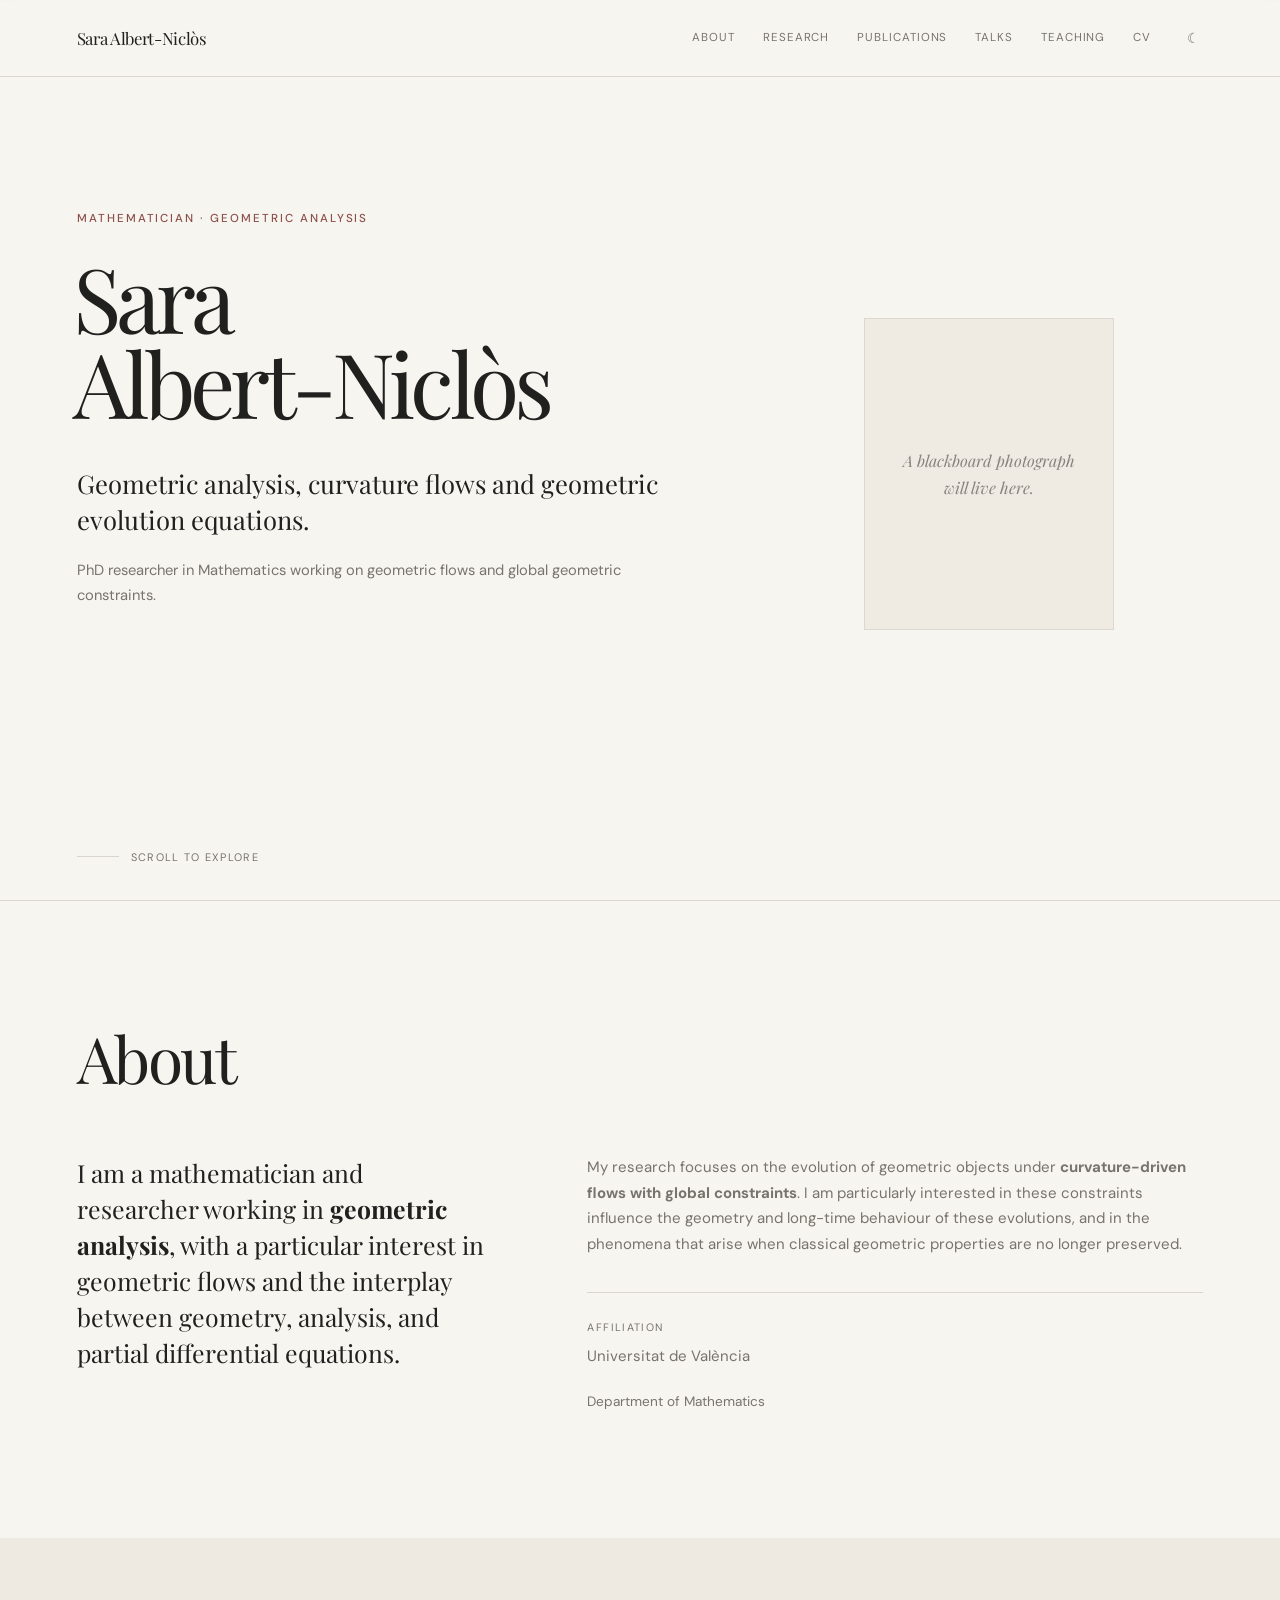
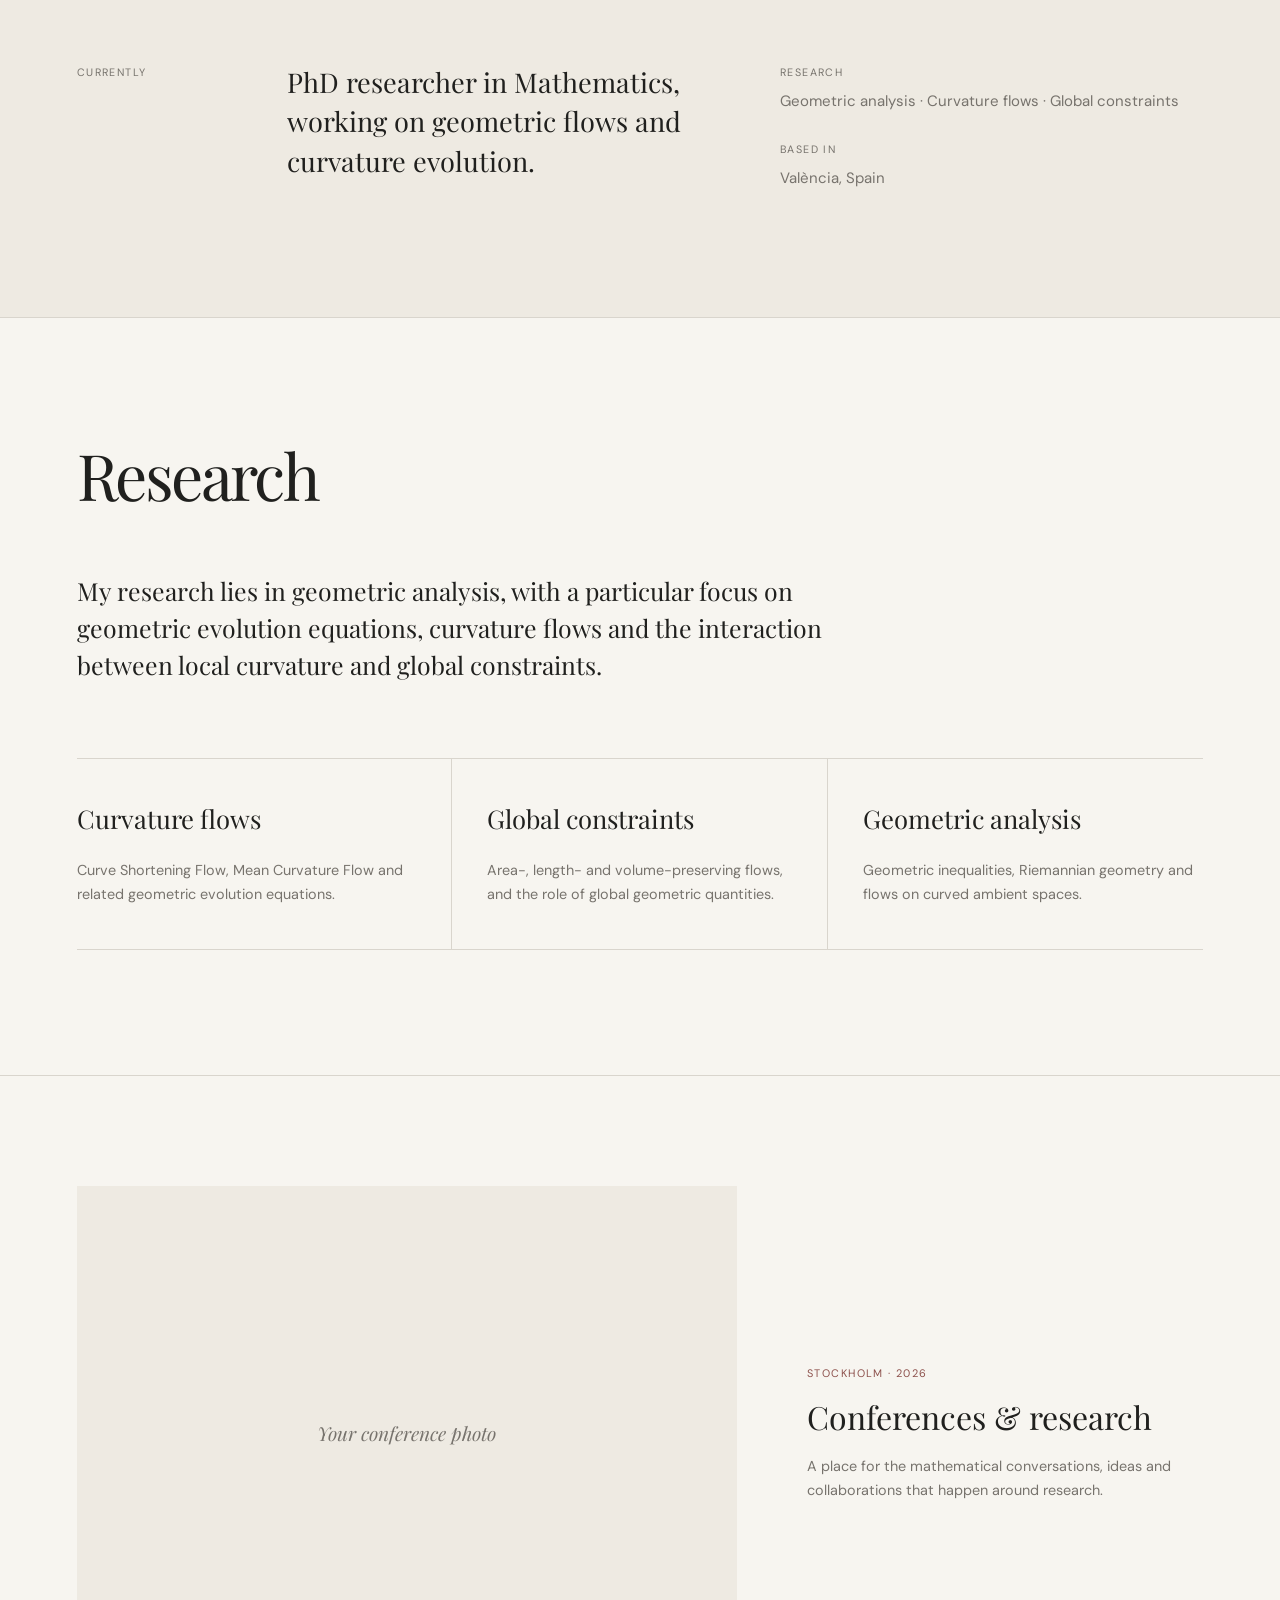
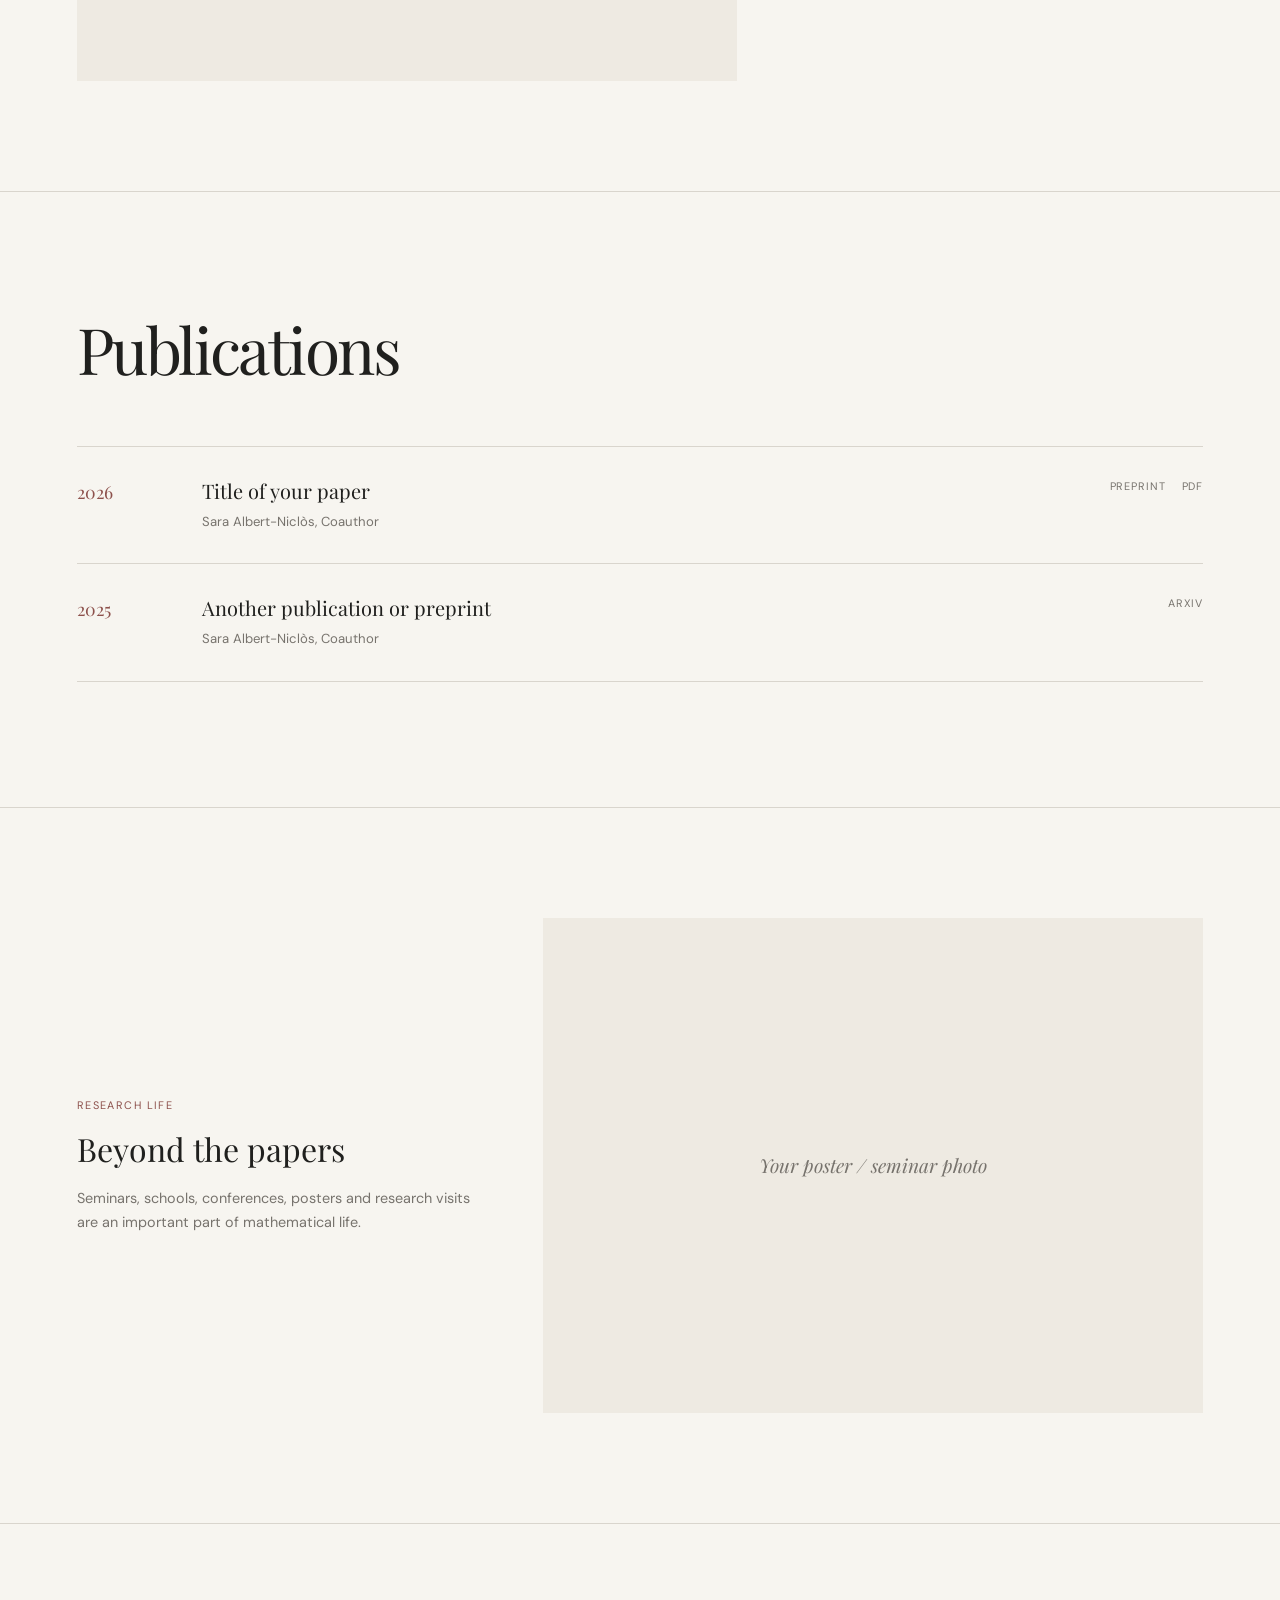
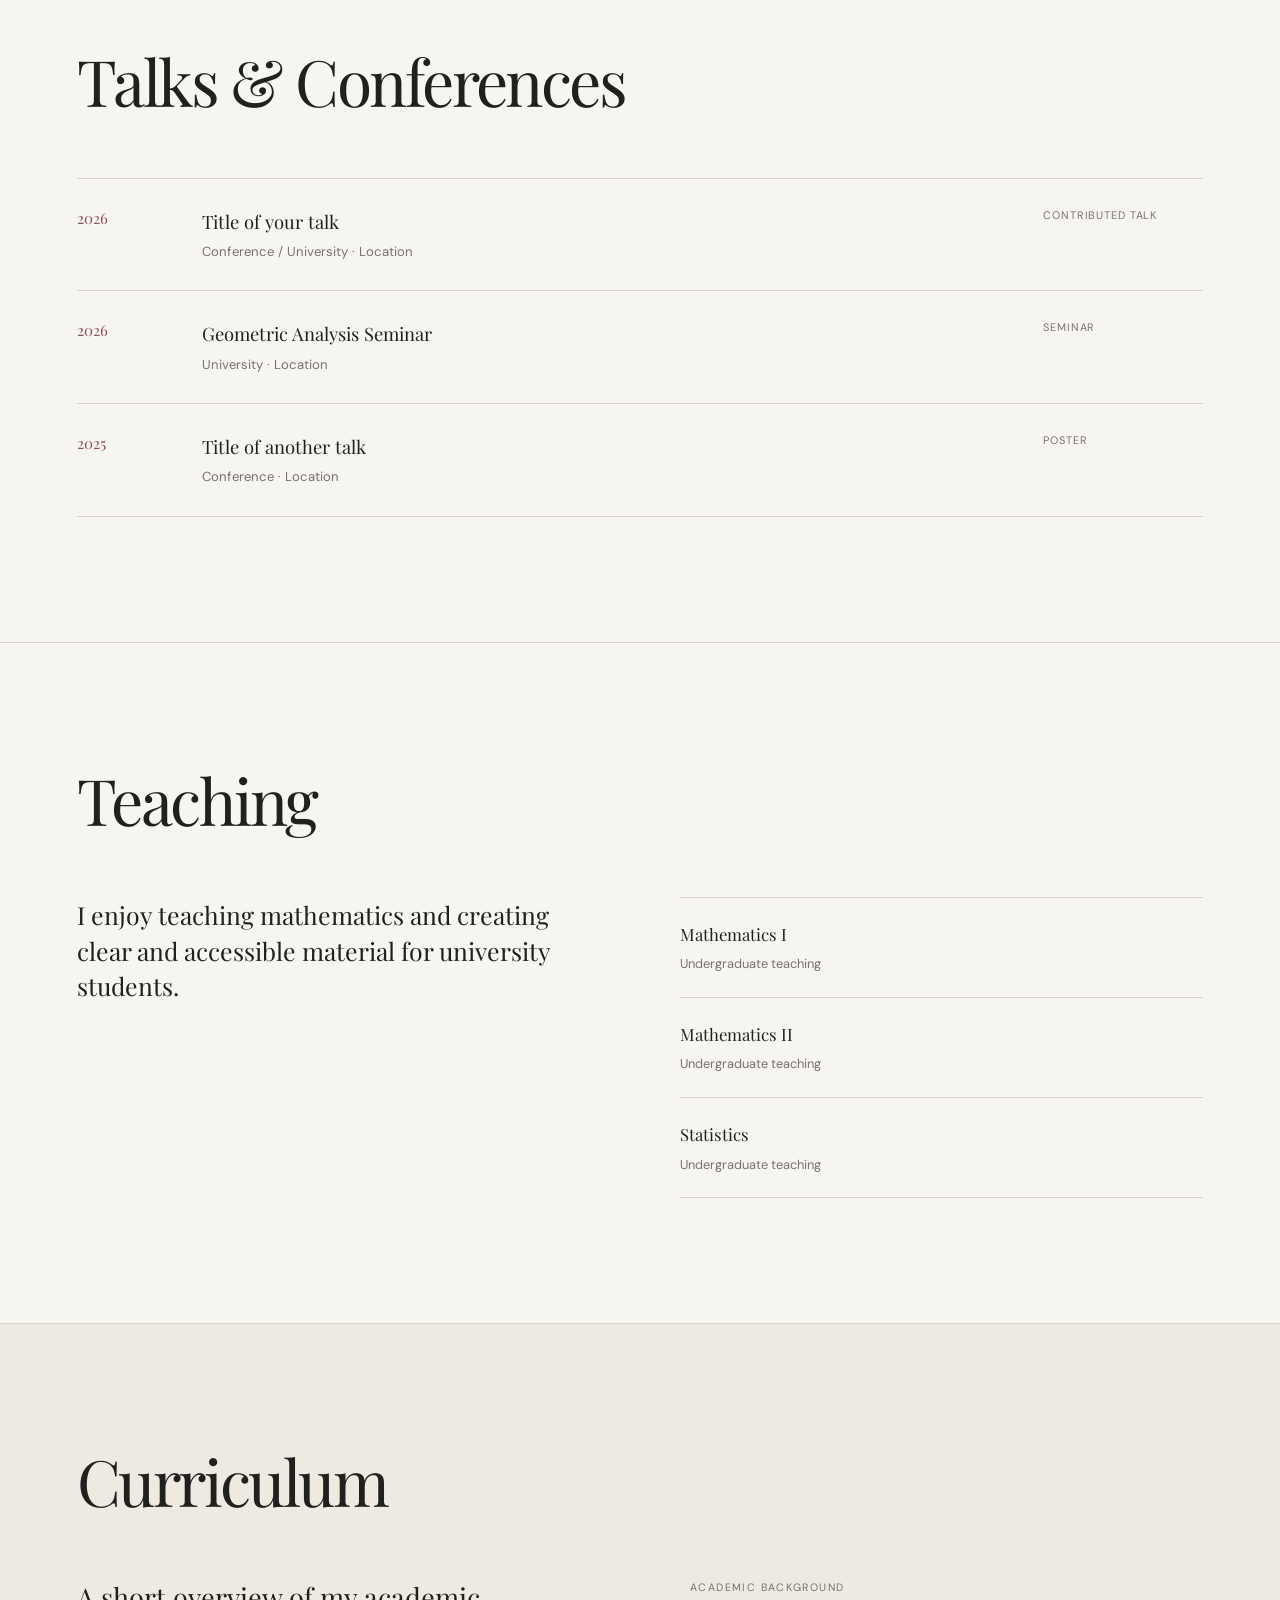
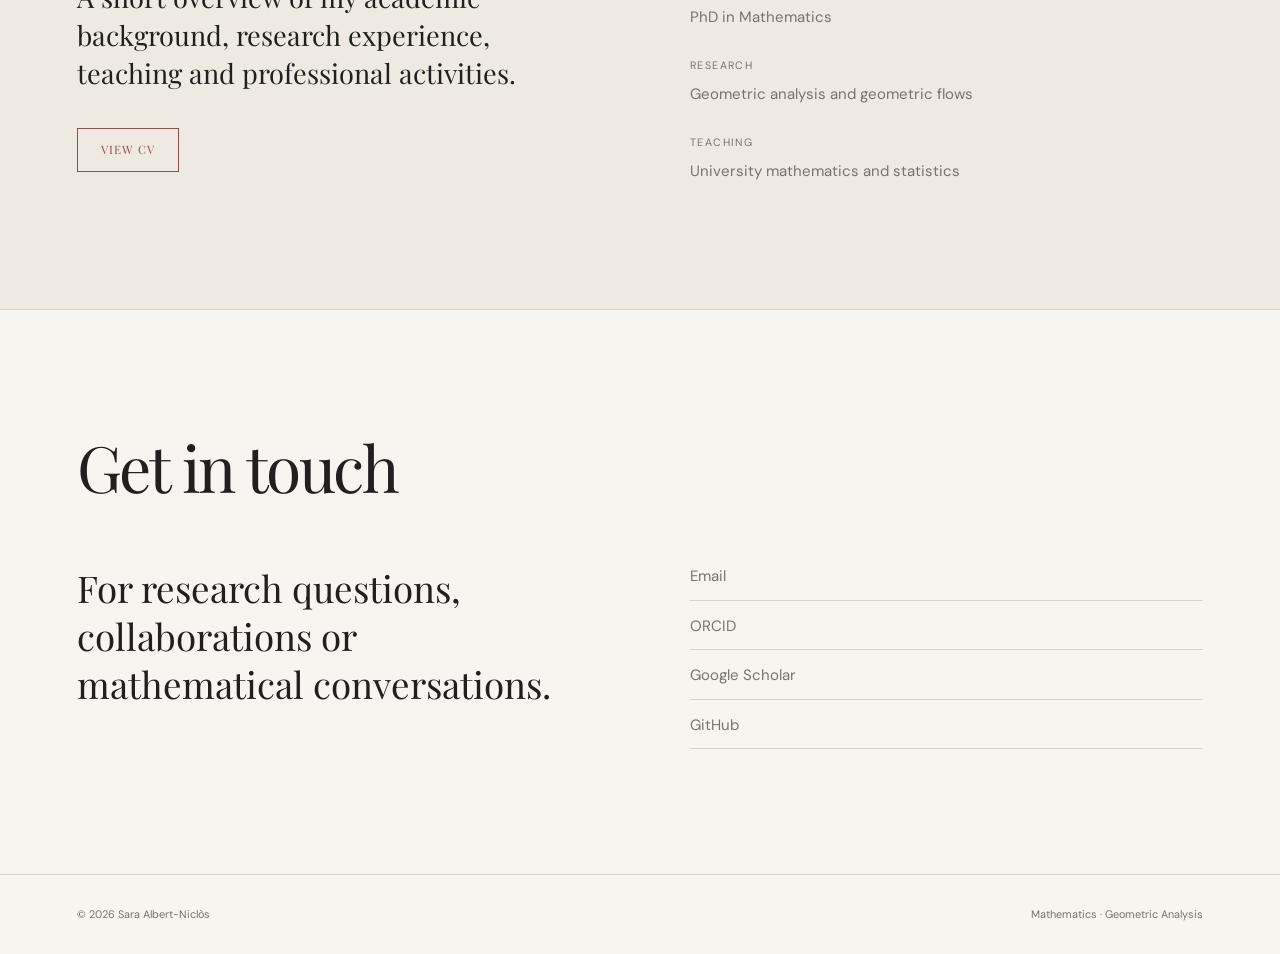
==== commit a05cf34f: "Update index.html" ====
--- a/index.html
+++ b/index.html
@@ -1517,24 +1517,13 @@
 
                 <p>
 
+                                       
                     My research focuses on the evolution of geometric objects
-                    under curvature-driven flows, especially
-                    <strong>area- and volume-preserving flows</strong>.
-                    I am particularly interested in how global constraints
-                    influence the geometry and long-time behaviour of these
-                    evolutions, and in the phenomena that arise when classical
-                    geometric properties are no longer preserved.
-
-                </p>
-
-
-                <p>
-
-                    I am currently a <strong>PhD researcher in Mathematics</strong>,
-                    working on geometric flows on manifolds. My research has
-                    led me to collaborate with mathematicians from different
-                    institutions and to explore problems at the interface of
-                    differential geometry and nonlinear PDEs.
+                    under <strong>curvature-driven flows with global constraints</strong>.
+                    I am particularly interested in these constraints influence 
+                    the geometry and long-time behaviour of these evolutions, 
+                    and in the phenomena that arise when classical geometric 
+                    properties are no longer preserved.
 
                 </p>
 
@@ -1556,16 +1545,6 @@
                 </div>
 
             </div>
-
-        </div>
-
-
-        <div class="about-reflection">
-
-            More broadly, I am fascinated by the unexpected connections
-            between geometry and analysis. There is always another structure
-            to uncover, another question to ask, and, usually, a more beautiful
-            way of looking at the problem.
 
         </div>
 
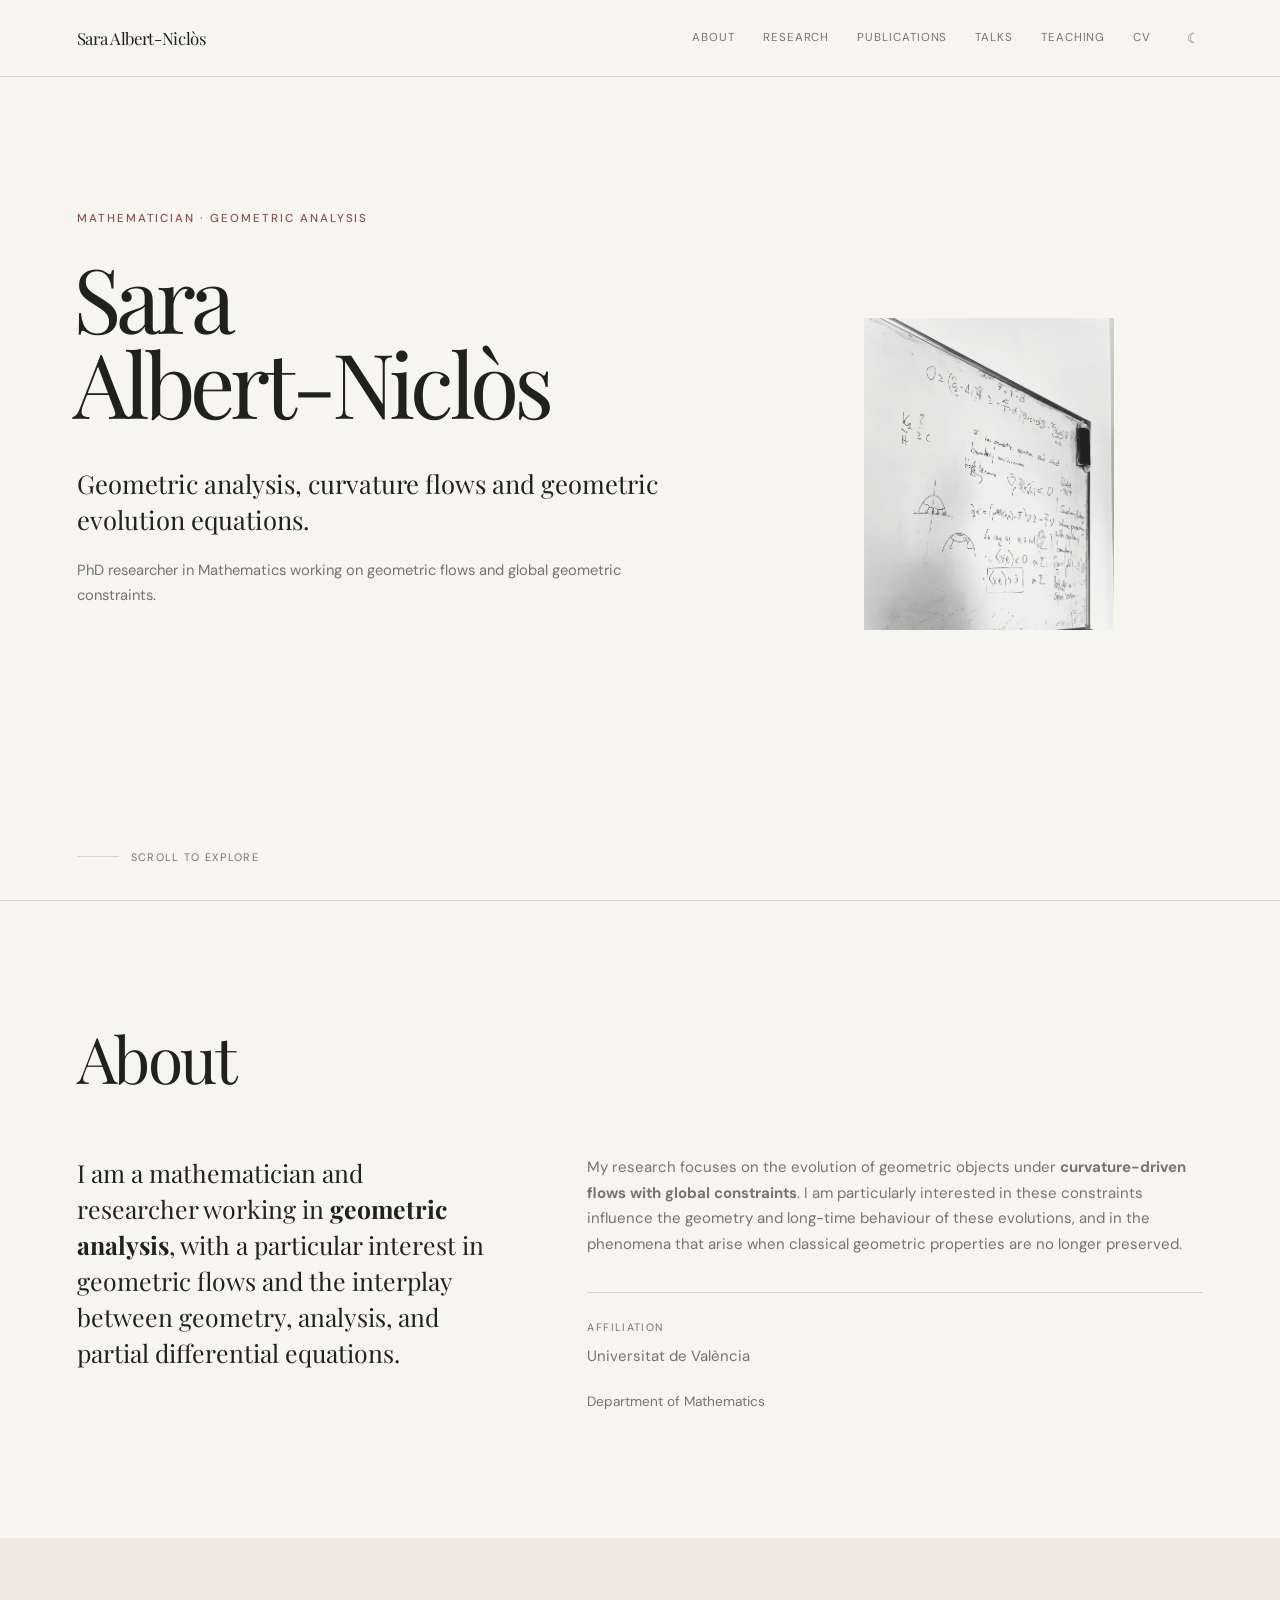
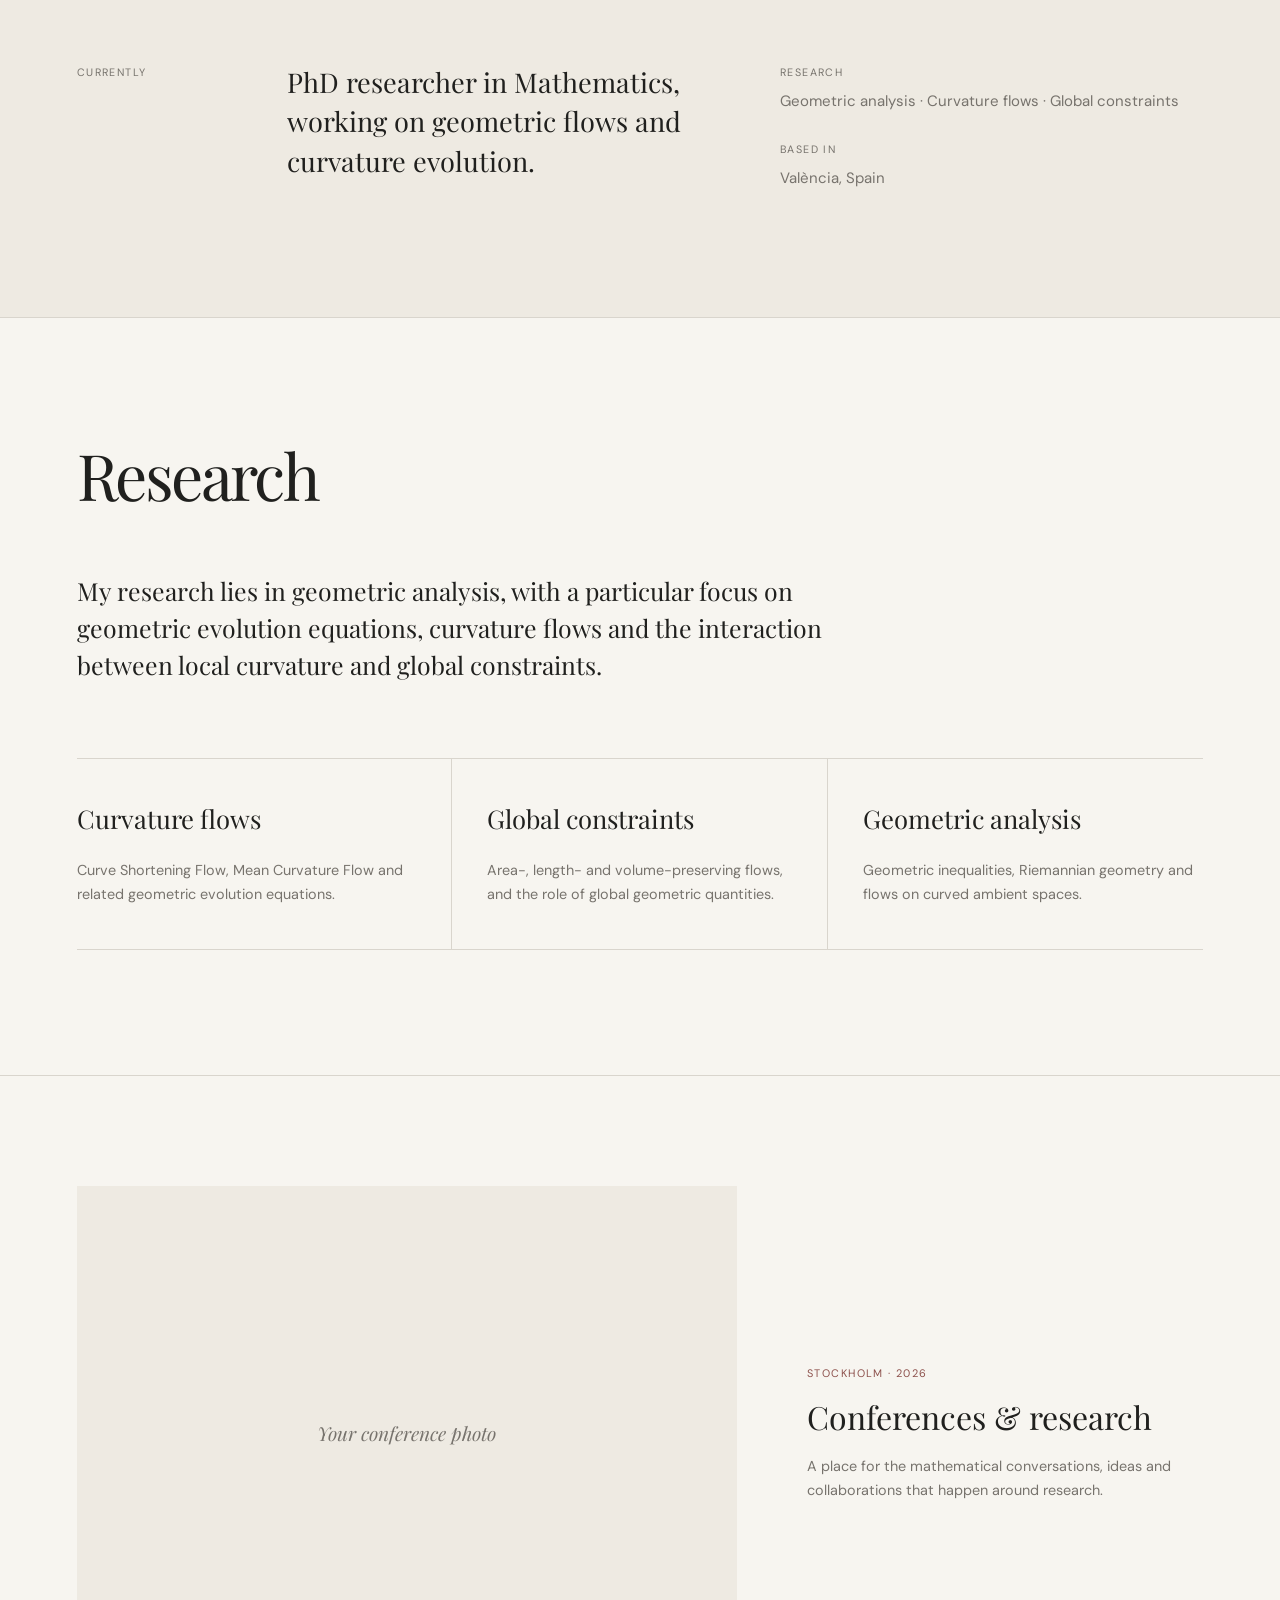
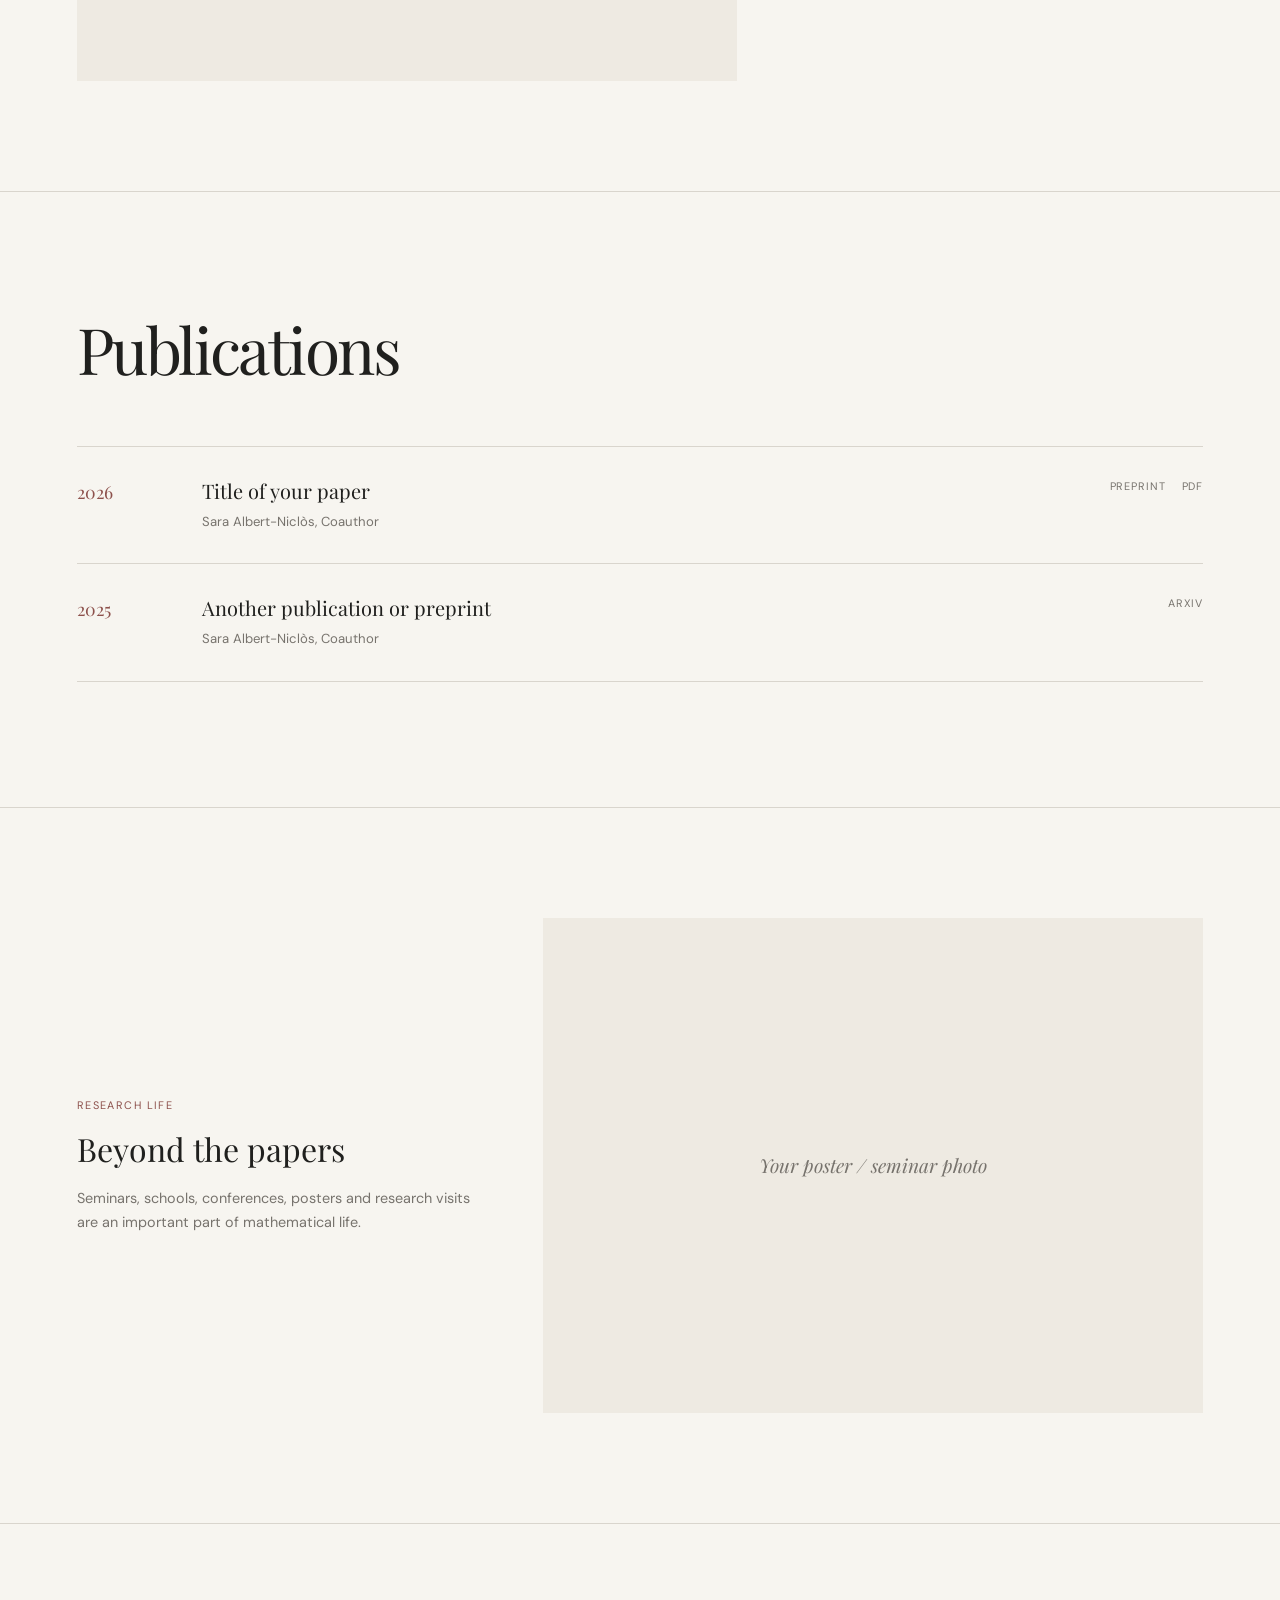
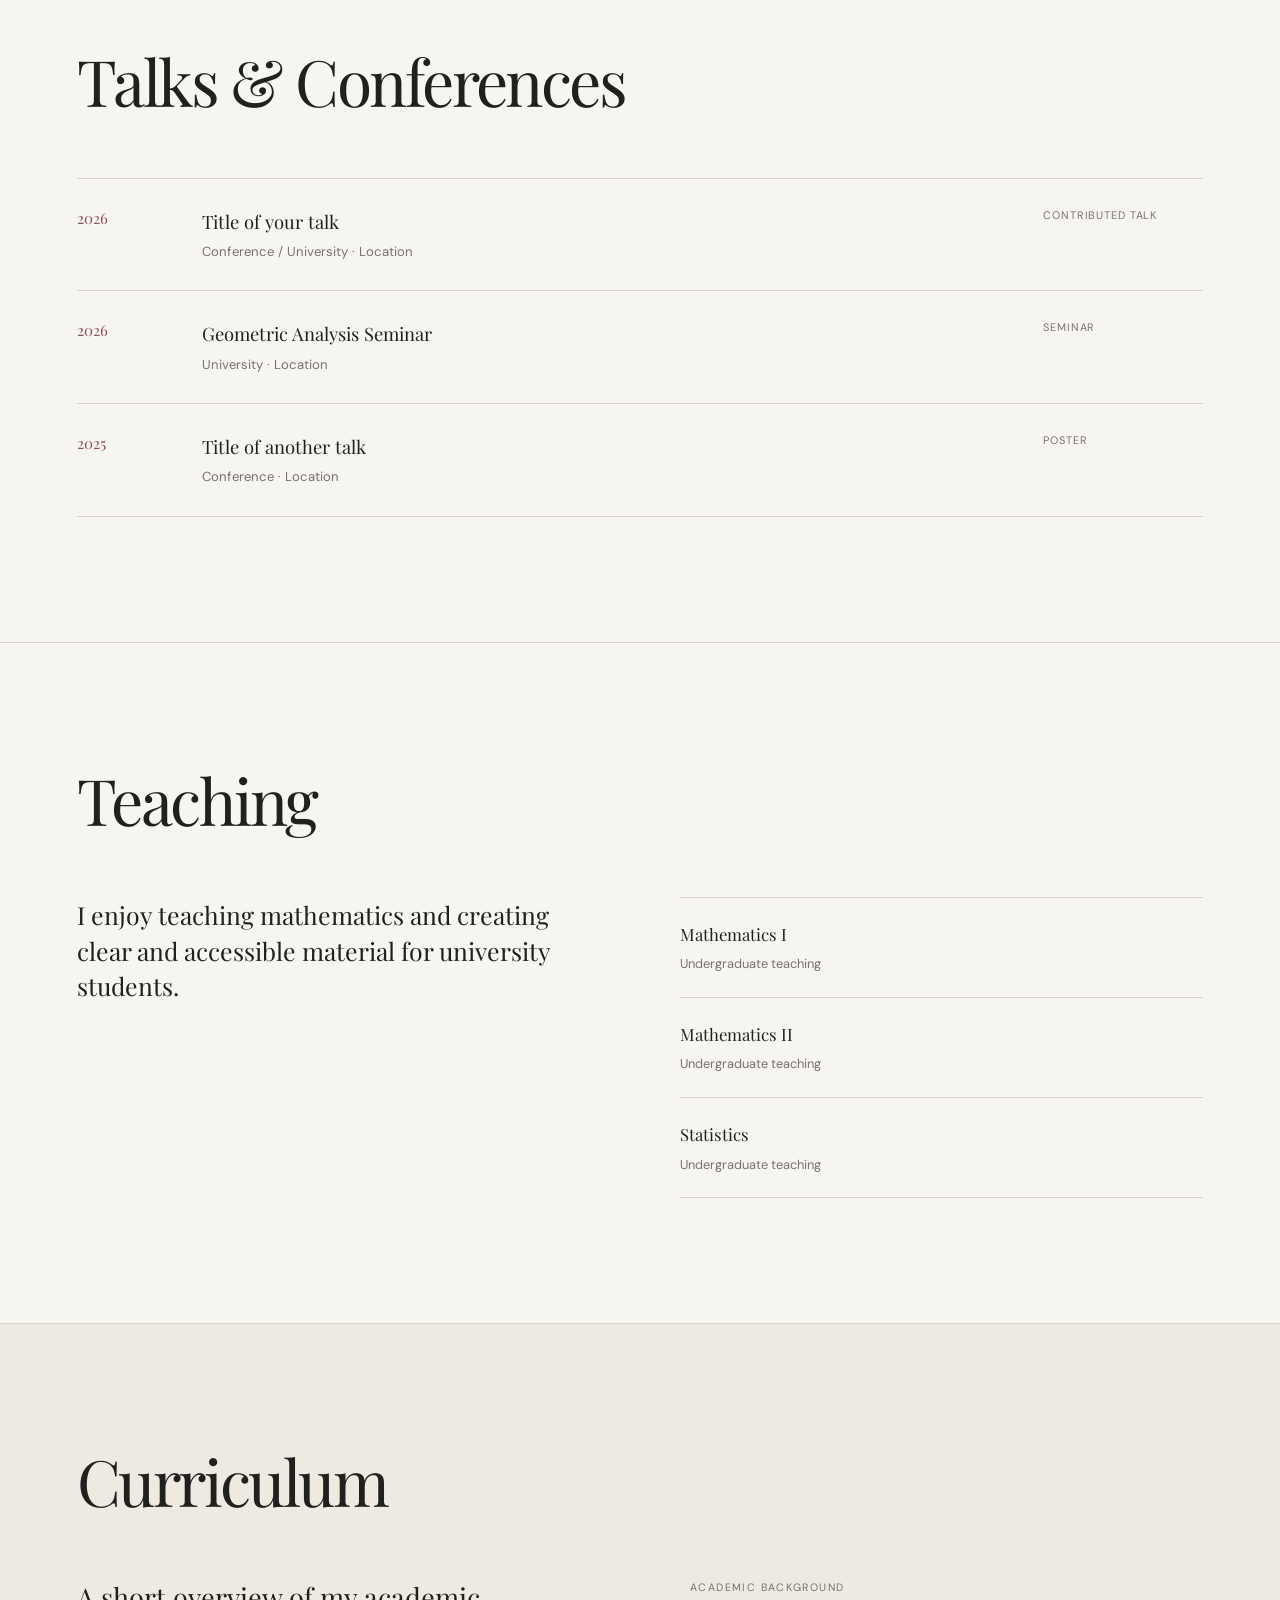
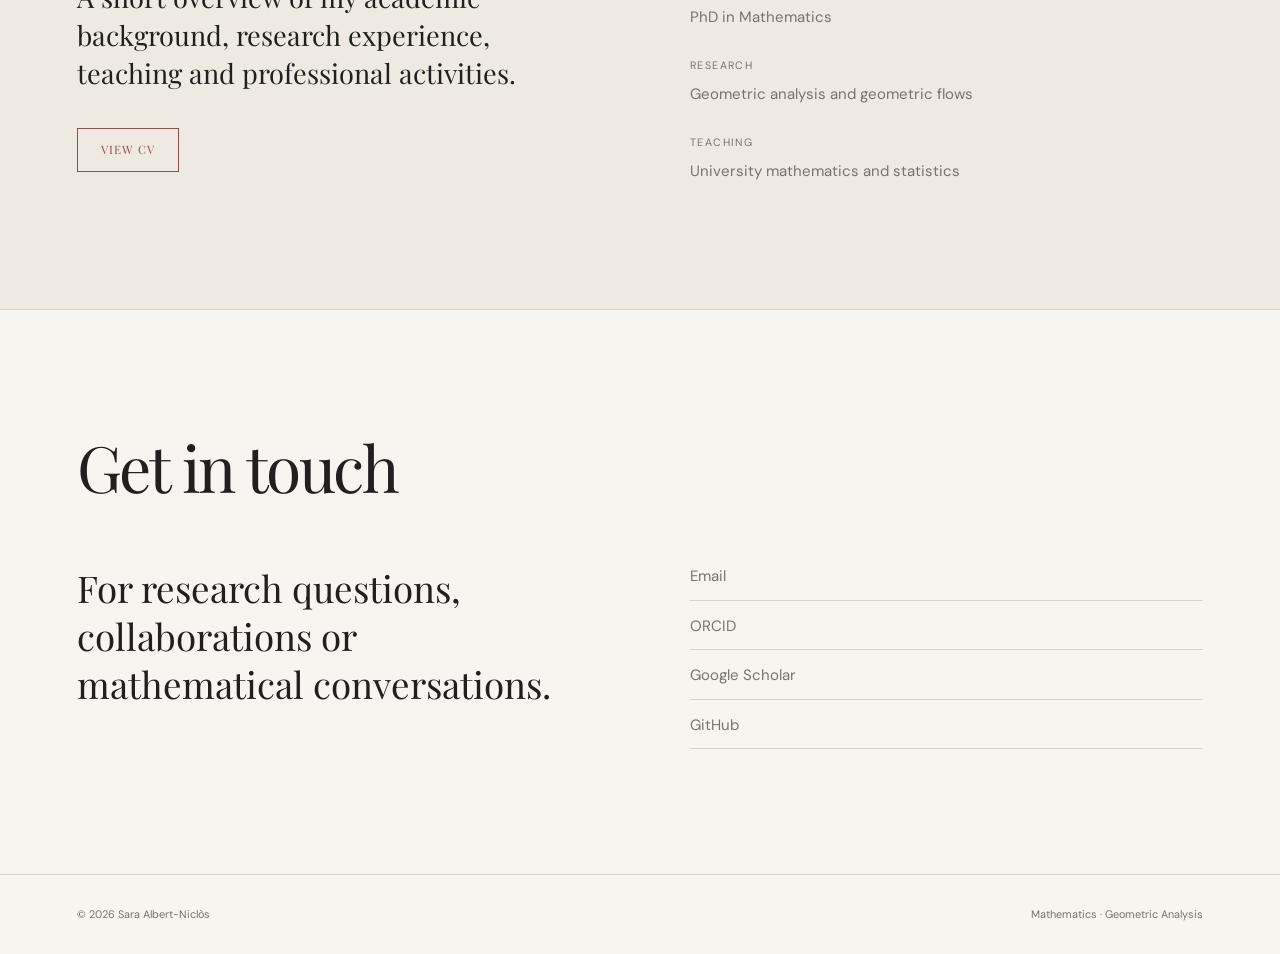
==== commit 5fd44f0e: "Update index.html" ====
--- a/index.html
+++ b/index.html
@@ -1445,24 +1445,24 @@
 
             </div>
 
-
+            <div class="hero-photo">
+            
+                <img
+                    src="assets/pissarra.jpg"
+                >
+            
+            </div>
+
+            
             <!--
-                FUTURE BLACKBOARD PHOTO
-
-                Later we can replace the placeholder below with:
-
-                <img src="images/blackboard.jpg"
-                     alt="Mathematical notes on a blackboard">
+            <div class="hero-photo">
+            
+                <img
+                    src="assets/pissarra.jpg"
+                    alt="Mathematical notes on a whiteboard">
+            
+            </div>
             -->
-
-            <div class="hero-photo">
-
-                <div class="hero-photo-placeholder">
-
-                    A blackboard photograph
-                    will live here.
-
-                </div>
 
             </div>
 
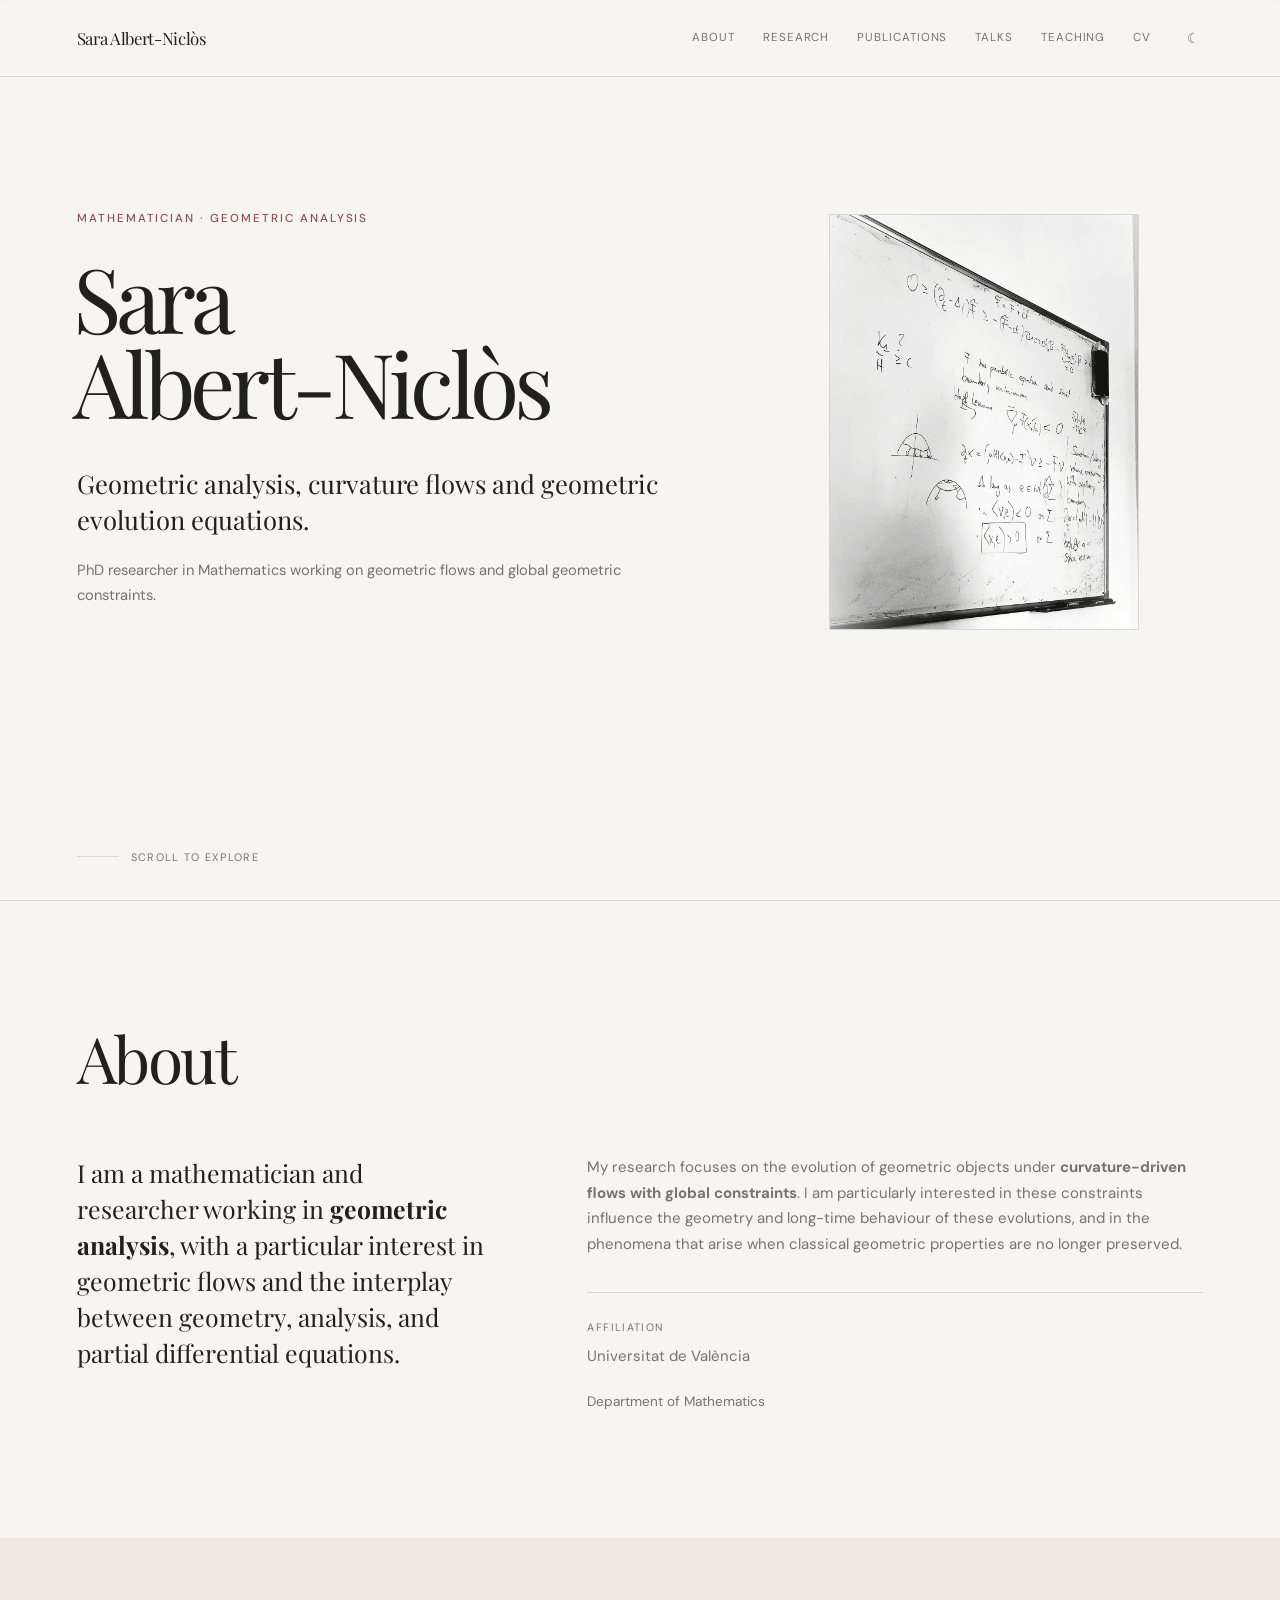
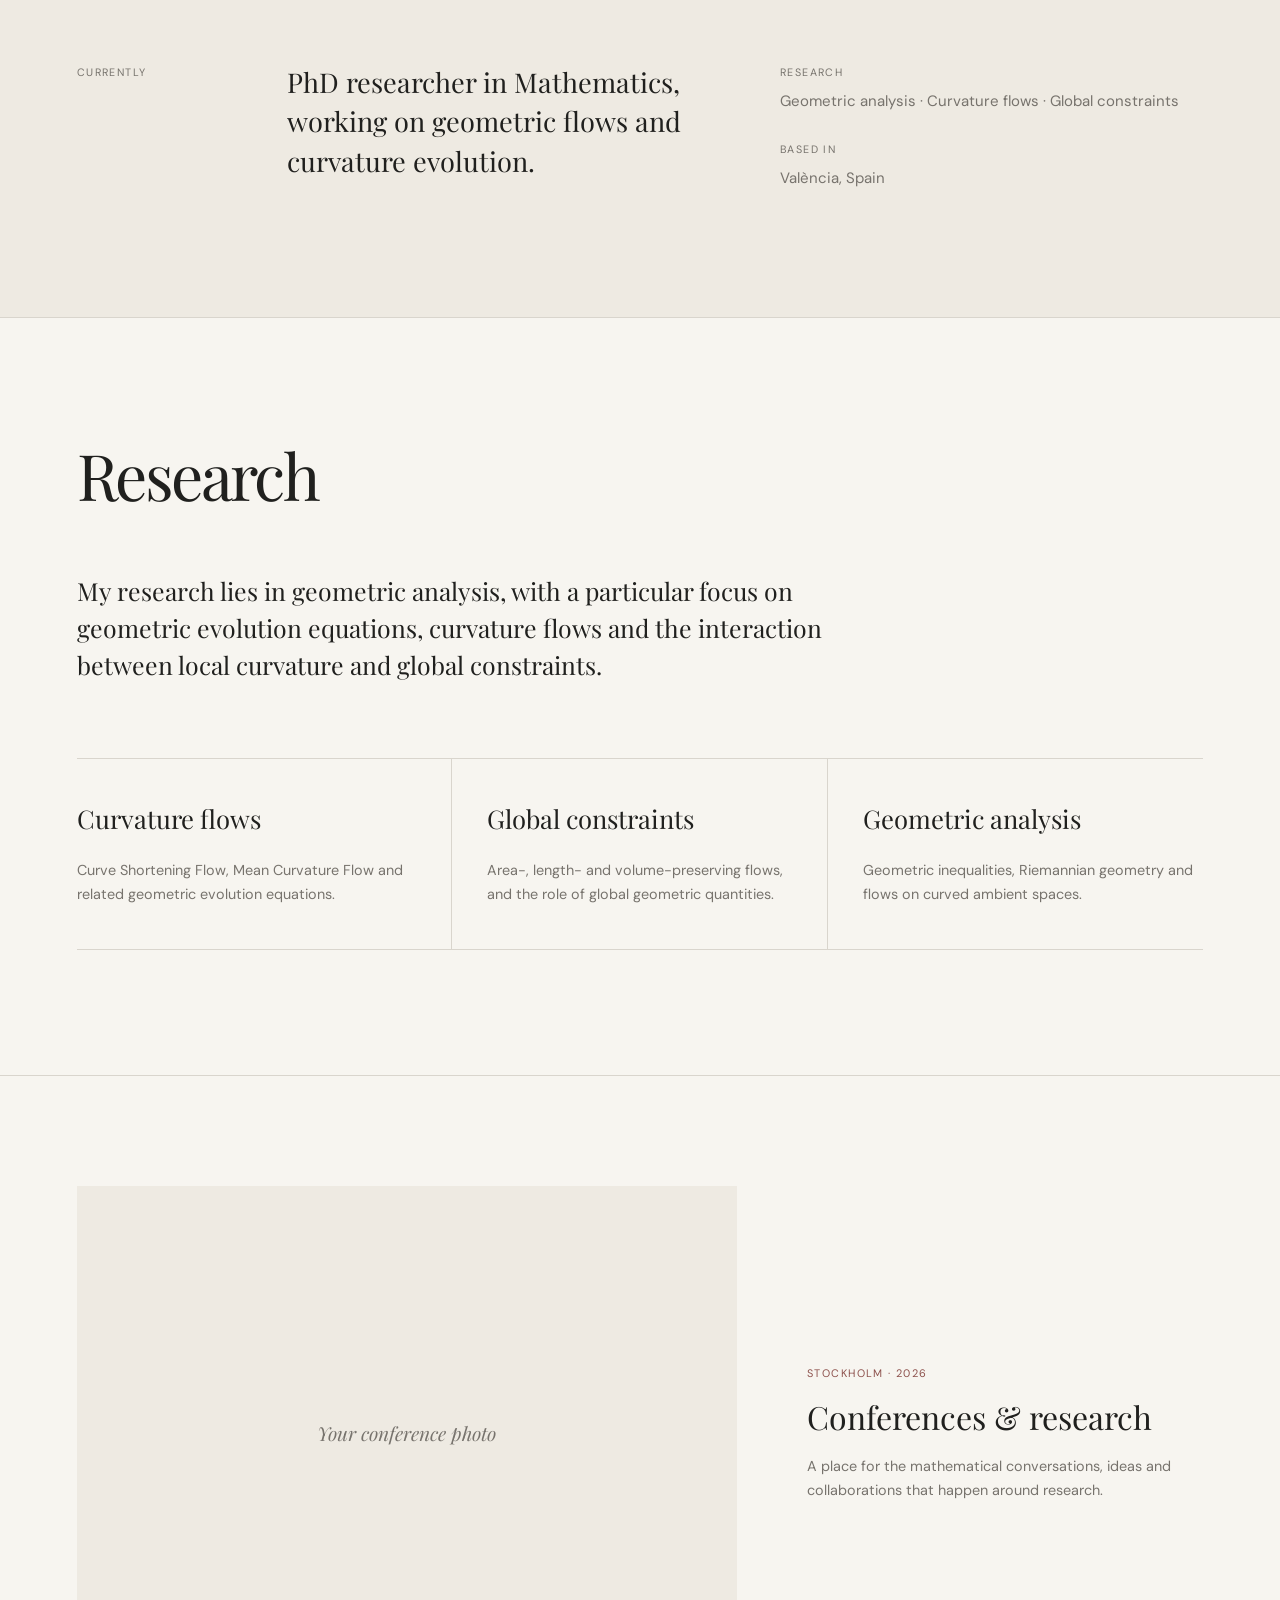
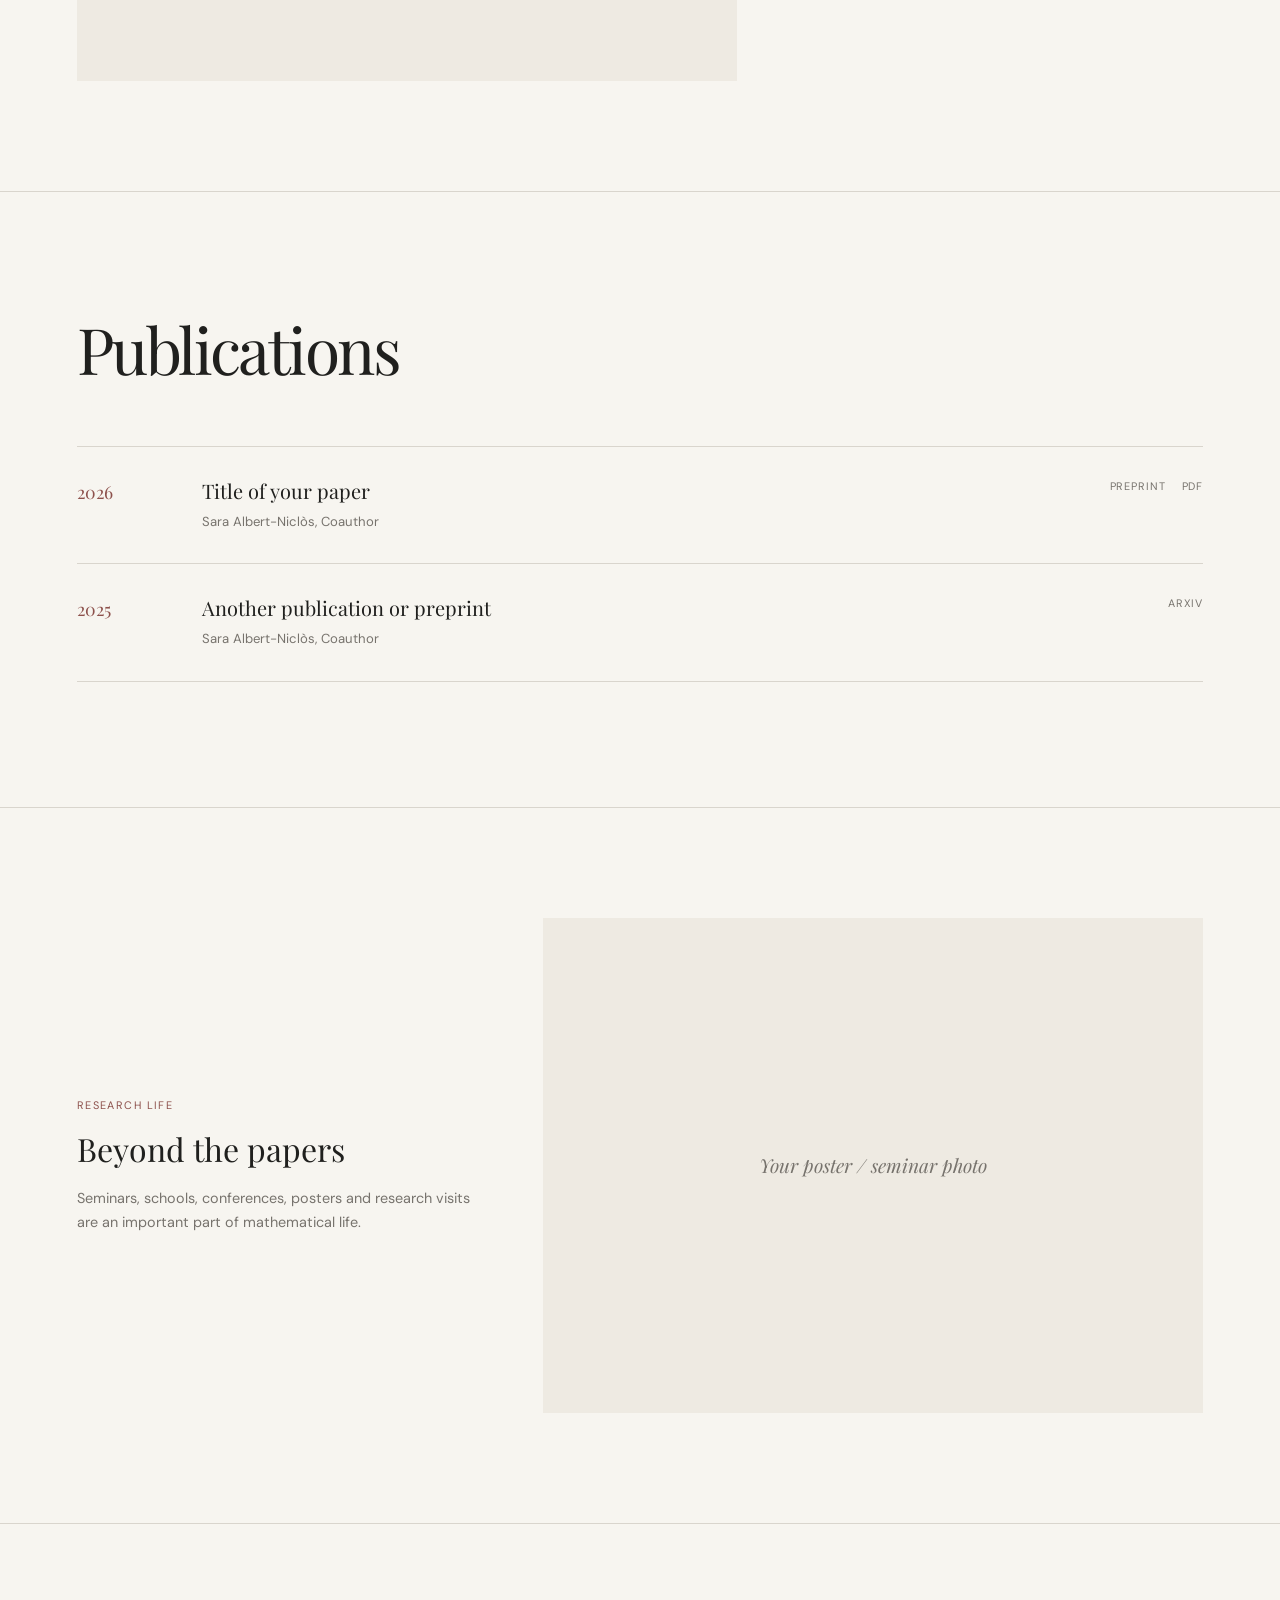
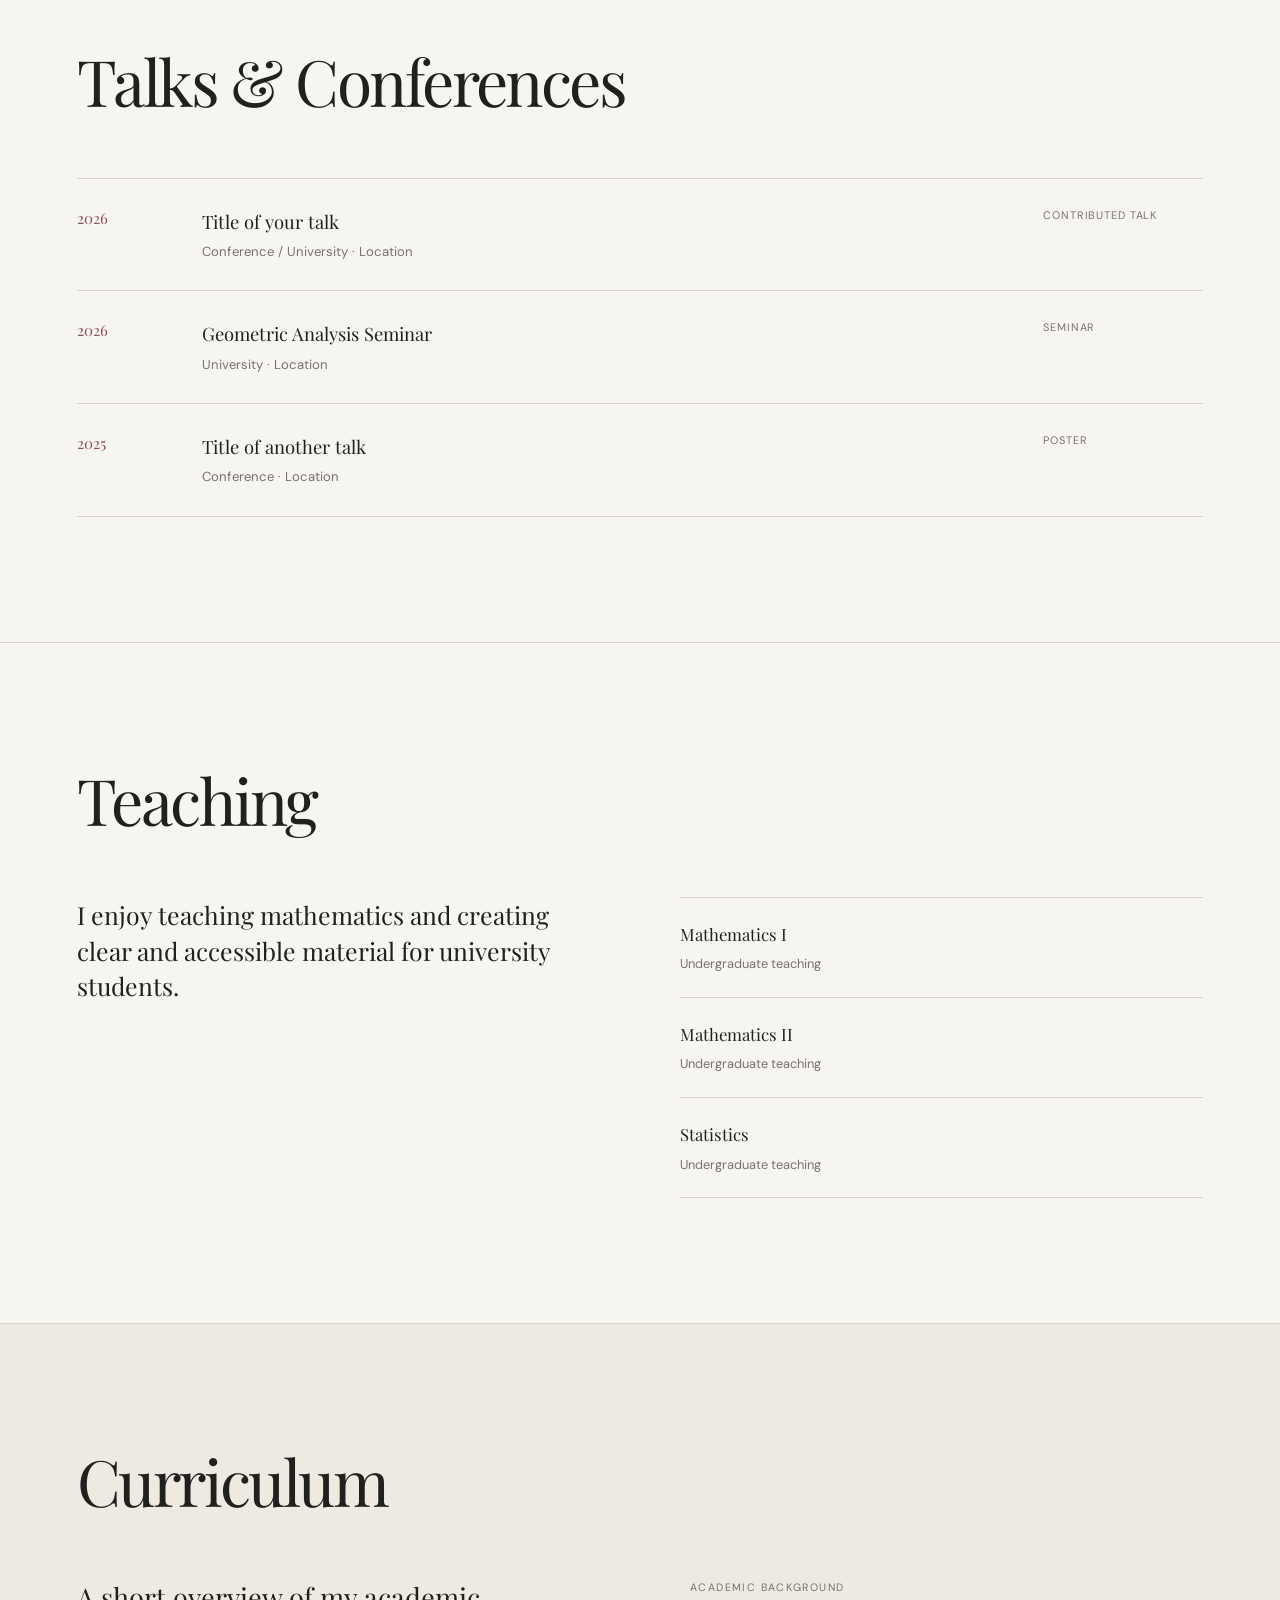
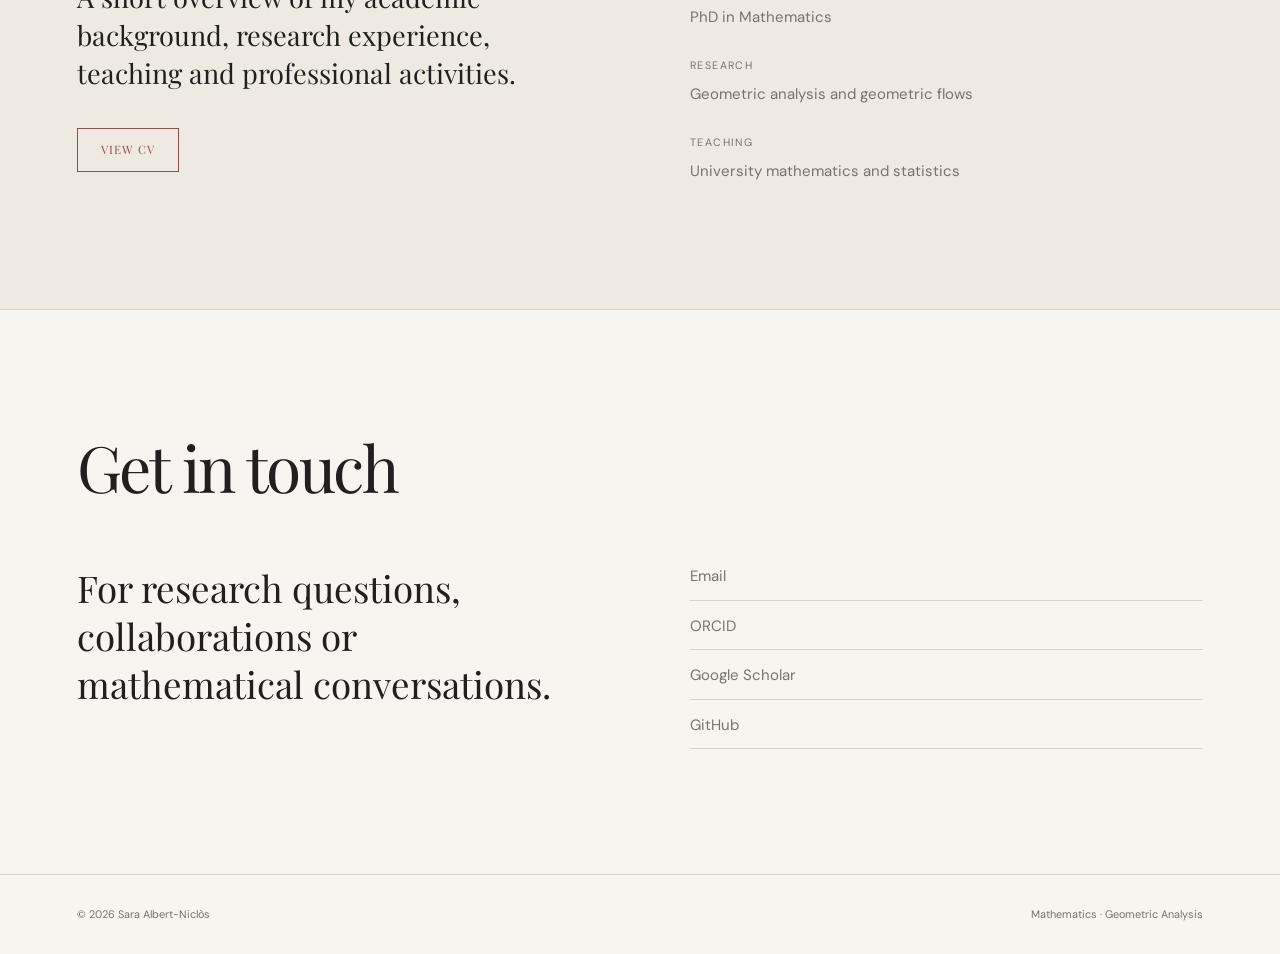
==== commit beb44d89: "Update index.html" ====
--- a/index.html
+++ b/index.html
@@ -352,21 +352,46 @@
          * blackboard photograph.
          */
 
-        .hero-photo {
-
+       .hero-photo {
+        
             position: absolute;
-
-            right: 13%;
-
+        
+            right: 11%;
+        
             bottom: 30%;
-
-            width: 250px;
-
-            aspect-ratio: 4 / 5;
-
+        
+            width: 310px;
+        
+            aspect-ratio: auto;
+        
             overflow: hidden;
-
-            opacity: 0.88;
+        
+            opacity: 0.92;
+        
+            border: 1px solid var(--line);
+        }
+
+        .hero-photo img {
+
+            width: 100%;
+                
+            object-fit: cover;
+        
+            filter: grayscale(100%) contrast(1.08);
+        
+            display: block;
+        
+            transition:
+                filter 0.4s ease,
+                transform 0.6s ease;
+        }
+
+        
+        .hero-photo:hover img {
+        
+            filter: grayscale(100%) contrast(1.12);
+        
+            transform: scale(1.015);
         }
 
 
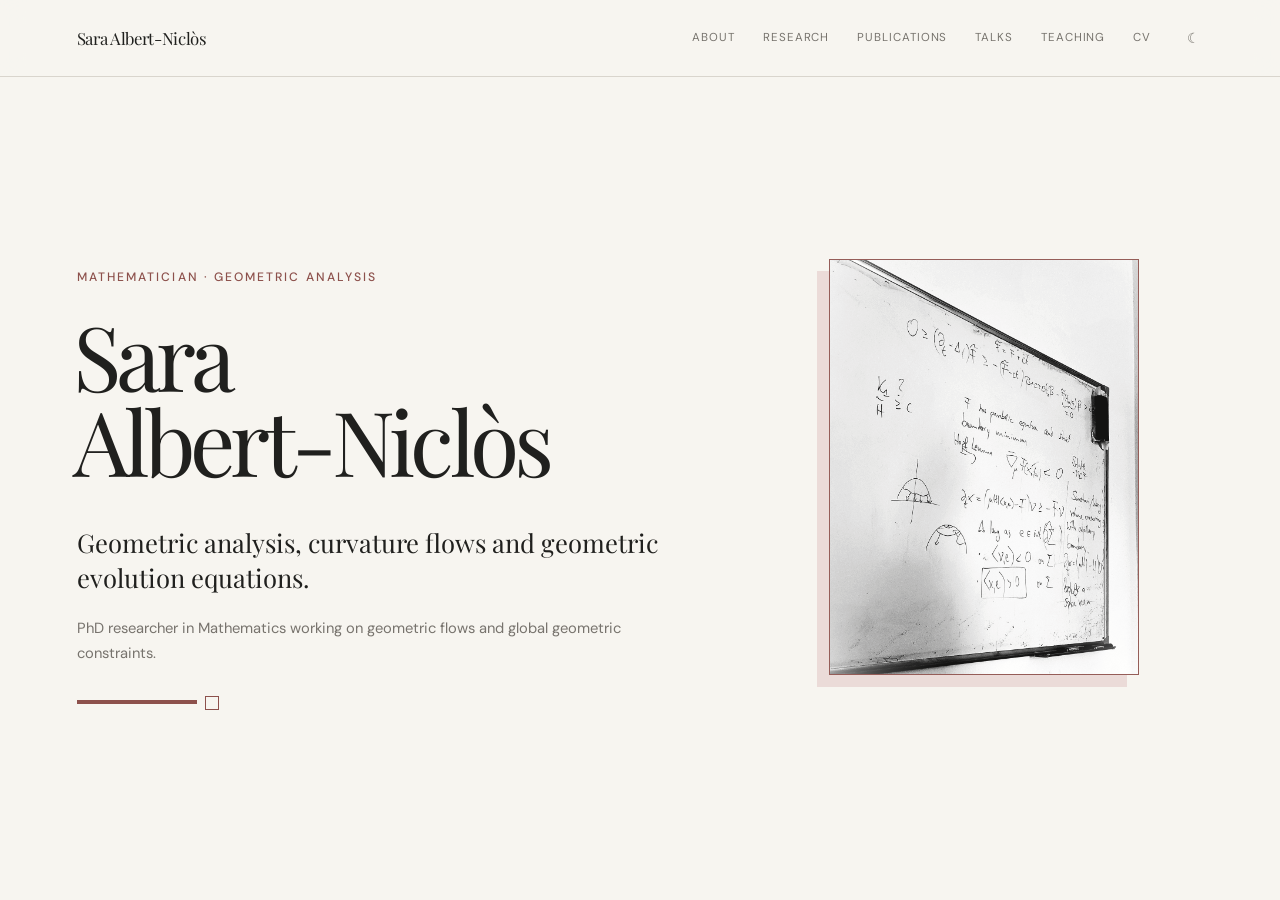
==== commit 1bc75ded: "Add files via upload" ====
--- a/index.html
+++ b/index.html
@@ -1,2344 +1,56 @@
 <!DOCTYPE html>
 <html lang="en">
-
 <head>
     <meta charset="UTF-8">
     <meta name="viewport" content="width=device-width, initial-scale=1.0">
-
     <title>Sara Albert-Niclòs — Mathematician</title>
-
-    <meta name="description"
-        content="Sara Albert-Niclòs — Mathematician working in geometric analysis and geometric flows.">
-
+    <meta name="description" content="Sara Albert-Niclòs — Mathematician working in geometric analysis and geometric flows.">
     <link rel="preconnect" href="https://fonts.googleapis.com">
     <link rel="preconnect" href="https://fonts.gstatic.com" crossorigin>
+    <link href="https://fonts.googleapis.com/css2?family=DM+Sans:wght@400;500&family=Playfair+Display:wght@400;500&display=swap" rel="stylesheet">
+    <link rel="stylesheet" href="style.css">
+</head>
+<body>
+<header>
+    <div class="container">
+        <nav>
+            <a href="index.html" class="nav-name">Sara Albert-Niclòs</a>
+            <div class="nav-links">
+                <a href="about.html" class="">About</a>
+<a href="research.html" class="">Research</a>
+<a href="publications.html" class="">Publications</a>
+<a href="talks.html" class="">Talks</a>
+<a href="teaching.html" class="">Teaching</a>
+<a href="cv.html" class="">CV</a>
+                <button class="theme-toggle" id="themeToggle" aria-label="Toggle dark mode" title="Toggle dark mode">☾</button>
+            </div>
+        </nav>
+    </div>
+</header>
+<main id="top">
+    <section class="hero">
+        <div class="container">
+            <div class="hero-content">
+                <div class="eyebrow">Mathematician · Geometric Analysis</div>
+                <h1>Sara<br>Albert-Niclòs</h1>
+                <div class="hero-subtitle">
+                    Geometric analysis, curvature flows
+                    and geometric evolution equations.
+                </div>
+                <p class="hero-description">
+                    PhD researcher in Mathematics working on
+                    geometric flows and global geometric constraints.
+                </p>
 
-    <link href="https://fonts.googleapis.com/css2?family=DM+Sans:wght@400;500&family=Playfair+Display:wght@400;500&display=swap"
-        rel="stylesheet">
-
-
-    <style>
-
-        /* =========================================================
-           COLOURS & GENERAL
-        ========================================================= */
-
-        :root {
-
-            --paper: #f7f5f0;
-            --paper-dark: #eeeae2;
-
-            --ink: #20201e;
-            --muted: #77736d;
-
-            --line: #d9d5cd;
-
-            --accent: #8d514c;
-
-            --serif: "Playfair Display", Georgia, serif;
-            --sans: "DM Sans", Arial, sans-serif;
-
-            --transition: 0.35s ease;
-        }
-
-
-        /* DARK MODE */
-
-        body.dark {
-
-            --paper: #191817;
-            --paper-dark: #23211f;
-
-            --ink: #f1ede5;
-            --muted: #aaa49b;
-
-            --line: #3a3733;
-
-            --accent: #c87870;
-        }
-
-
-        * {
-            box-sizing: border-box;
-            margin: 0;
-            padding: 0;
-        }
-
-
-        html {
-            scroll-behavior: smooth;
-        }
-
-
-        body {
-
-            background: var(--paper);
-            color: var(--ink);
-
-            font-family: var(--sans);
-
-            font-size: 15px;
-            line-height: 1.7;
-
-            transition:
-                background var(--transition),
-                color var(--transition);
-        }
-
-
-        a {
-            color: inherit;
-            text-decoration: none;
-        }
-
-
-        img {
-            max-width: 100%;
-            display: block;
-        }
-
-
-        ::selection {
-            background: var(--accent);
-            color: var(--paper);
-        }
-
-
-        .container {
-
-            width: min(1180px, 88%);
-            margin: 0 auto;
-        }
-
-
-
-        /* =========================================================
-           NAVIGATION
-        ========================================================= */
-
-        header {
-
-            position: fixed;
-
-            top: 0;
-            left: 0;
-
-            width: 100%;
-
-            z-index: 100;
-
-            background: color-mix(
-                in srgb,
-                var(--paper) 90%,
-                transparent
-            );
-
-            backdrop-filter: blur(12px);
-
-            border-bottom: 1px solid var(--line);
-
-            transition:
-                background var(--transition),
-                border-color var(--transition);
-        }
-
-
-        nav {
-
-            min-height: 76px;
-
-            display: flex;
-
-            align-items: center;
-
-            justify-content: space-between;
-        }
-
-
-        .nav-name {
-
-            font-family: var(--serif);
-
-            font-size: 1.05rem;
-
-            letter-spacing: -0.02em;
-        }
-
-
-        .nav-links {
-
-            display: flex;
-
-            align-items: center;
-
-            gap: 28px;
-
-            font-size: 0.72rem;
-
-            text-transform: uppercase;
-
-            letter-spacing: 0.08em;
-        }
-
-
-        .nav-links a {
-
-            position: relative;
-
-            color: var(--muted);
-
-            transition: color 0.25s ease;
-        }
-
-
-        .nav-links a::after {
-
-            content: "";
-
-            position: absolute;
-
-            left: 0;
-            bottom: -6px;
-
-            width: 0;
-            height: 1px;
-
-            background: var(--accent);
-
-            transition: width 0.25s ease;
-        }
-
-
-        .nav-links a:hover {
-
-            color: var(--ink);
-        }
-
-
-        .nav-links a:hover::after {
-
-            width: 100%;
-        }
-
-
-        /* DARK MODE BUTTON */
-
-        .theme-toggle {
-
-            border: none;
-
-            background: transparent;
-
-            color: var(--muted);
-
-            cursor: pointer;
-
-            font-family: var(--sans);
-
-            font-size: 0.9rem;
-
-            padding: 3px;
-
-            margin-left: 5px;
-
-            transition:
-                color 0.25s ease,
-                transform 0.25s ease;
-        }
-
-
-        .theme-toggle:hover {
-
-            color: var(--accent);
-
-            transform: rotate(12deg);
-        }
-
-
-
-        /* =========================================================
-           HERO
-        ========================================================= */
-
-        .hero {
-
-            min-height: 100vh;
-
-            display: flex;
-
-            align-items: center;
-
-            padding-top: 76px;
-
-            position: relative;
-
-            overflow: hidden;
-        }
-
-
-        .hero-content {
-
-            width: 100%;
-
-            padding: 95px 0 130px;
-        }
-
-
-        .eyebrow {
-        
-            margin-bottom: 25px;
-        
-            color: var(--accent);
-        
-            font-weight: 500;
-        
-            font-size: 0.72rem;
-        
-            text-transform: uppercase;
-        
-            letter-spacing: 0.17em;
-        }
-
-        .hero h1 {
-
-            font-family: var(--serif);
-
-            font-weight: 400;
-
-            /*
-             * Smaller than previous version.
-             */
-
-            font-size: clamp(3.5rem, 7vw, 6.8rem);
-
-            line-height: 0.95;
-
-            letter-spacing: -0.055em;
-
-            margin-left: -4px;
-        }
-
-
-        .hero-subtitle {
-
-            margin-top: 42px;
-
-            max-width: 680px;
-
-            font-family: var(--serif);
-
-            font-size: clamp(1.25rem, 2vw, 1.8rem);
-
-            line-height: 1.4;
-
-            color: var(--ink);
-        }
-
-
-        .hero-description {
-
-            margin-top: 20px;
-
-            max-width: 580px;
-
-            color: var(--muted);
-
-            font-size: 0.92rem;
-        }
-
-
-        /*
-         * Placeholder for the future black & white
-         * blackboard photograph.
-         */
-
-       .hero-photo {
-        
-            position: absolute;
-        
-            right: 11%;
-        
-            bottom: 30%;
-        
-            width: 310px;
-        
-            aspect-ratio: auto;
-        
-            overflow: hidden;
-        
-            opacity: 0.92;
-        
-            border: 1px solid var(--line);
-        }
-
-        .hero-photo img {
-
-            width: 100%;
-                
-            object-fit: cover;
-        
-            filter: grayscale(100%) contrast(1.08);
-        
-            display: block;
-        
-            transition:
-                filter 0.4s ease,
-                transform 0.6s ease;
-        }
-
-        
-        .hero-photo:hover img {
-        
-            filter: grayscale(100%) contrast(1.12);
-        
-            transform: scale(1.015);
-        }
-
-
-        .hero-photo-placeholder {
-
-            width: 100%;
-            height: 100%;
-
-            display: flex;
-
-            align-items: center;
-            justify-content: center;
-
-            text-align: center;
-
-            padding: 25px;
-
-            border: 1px solid var(--line);
-
-            color: var(--muted);
-
-            font-family: var(--serif);
-
-            font-size: 1rem;
-
-            font-style: italic;
-
-            background: var(--paper-dark);
-        }
-
-
-        .scroll-note {
-
-            position: absolute;
-
-            bottom: 34px;
-
-            left: 6%;
-
-            display: flex;
-
-            align-items: center;
-
-            gap: 12px;
-
-            color: var(--muted);
-
-            font-size: 0.68rem;
-
-            text-transform: uppercase;
-
-            letter-spacing: 0.12em;
-        }
-
-
-        .scroll-line {
-
-            width: 42px;
-
-            height: 1px;
-
-            background: var(--line);
-        }
-
-
-
-        /* =========================================================
-           SECTIONS
-        ========================================================= */
-
-        section {
-
-            padding: 125px 0;
-
-            border-top: 1px solid var(--line);
-
-            transition:
-                background var(--transition),
-                border-color var(--transition);
-        }
-
-
-        .section-header {
-
-            margin-bottom: 65px;
-        }
-
-
-        .section-title {
-
-            font-family: var(--serif);
-
-            font-weight: 400;
-
-            font-size: clamp(2.6rem, 5vw, 4.3rem);
-
-            line-height: 1;
-
-            letter-spacing: -0.04em;
-        }
-
-
-
-        /* =========================================================
-           ABOUT
-        ========================================================= */
-
-        .about-grid {
-
-            display: grid;
-
-            grid-template-columns: 1fr 1.5fr;
-
-            gap: 100px;
-        }
-
-
-        .about-lead {
-
-            font-family: var(--serif);
-
-            font-size: 1.55rem;
-
-            line-height: 1.45;
-        }
-
-
-        .about-text {
-
-            color: var(--muted);
-        }
-
-
-        .about-text p + p {
-
-            margin-top: 20px;
-        }
-
-
-        .affiliation {
-
-            margin-top: 35px;
-
-            padding-top: 25px;
-
-            border-top: 1px solid var(--line);
-        }
-
-
-        .small-label {
-
-            display: block;
-
-            margin-bottom: 8px;
-
-            color: var(--muted);
-
-            font-size: 0.67rem;
-
-            text-transform: uppercase;
-
-            letter-spacing: 0.13em;
-        }
-
-
-
-        /* =========================================================
-           CURRENTLY
-        ========================================================= */
-
-        .currently {
-
-            background: var(--paper-dark);
-
-            border-top: none;
-        }
-
-
-        .currently-inner {
-
-            display: grid;
-
-            grid-template-columns: 160px 1fr;
-
-            gap: 50px;
-        }
-
-
-        .currently-content {
-
-            display: grid;
-
-            grid-template-columns: 1fr 1fr;
-
-            gap: 70px;
-        }
-
-
-        .currently-main {
-
-            font-family: var(--serif);
-
-            font-size: 1.7rem;
-
-            line-height: 1.45;
-        }
-
-
-        .currently-details {
-
-            color: var(--muted);
-        }
-
-
-
-        /* =========================================================
-           RESEARCH
-        ========================================================= */
-
-        .research-intro {
-
-            max-width: 780px;
-
-            font-family: var(--serif);
-
-            font-size: 1.55rem;
-
-            line-height: 1.5;
-
-            margin-bottom: 75px;
-        }
-
-
-        .research-grid {
-
-            display: grid;
-
-            grid-template-columns: repeat(3, 1fr);
-
-            border-top: 1px solid var(--line);
-
-            border-bottom: 1px solid var(--line);
-        }
-
-
-        .research-item {
-
-            padding: 38px 35px 42px;
-
-            border-right: 1px solid var(--line);
-        }
-
-
-        .research-item:first-child {
-
-            padding-left: 0;
-        }
-
-
-        .research-item:last-child {
-
-            border-right: none;
-
-            padding-right: 0;
-        }
-
-
-        .research-item h3 {
-
-            margin: 0 0 17px;
-
-            font-family: var(--serif);
-
-            font-size: 1.6rem;
-
-            font-weight: 400;
-        }
-
-
-        .research-item p {
-
-            color: var(--muted);
-
-            font-size: 0.9rem;
-        }
-
-
-
-        /* =========================================================
-           PHOTOS
-        ========================================================= */
-
-        .moment {
-
-            padding: 110px 0;
-
-            border-top: 1px solid var(--line);
-        }
-
-
-        .moment-grid {
-
-            display: grid;
-
-            grid-template-columns: 1.25fr 0.75fr;
-
-            gap: 70px;
-
-            align-items: center;
-        }
-
-
-        .moment.reverse .moment-grid {
-
-            grid-template-columns: 0.75fr 1.25fr;
-        }
-
-
-        .moment.reverse .moment-image {
-
-            order: 2;
-        }
-
-
-        .moment.reverse .moment-text {
-
-            order: 1;
-        }
-
-
-        .moment-image {
-
-            aspect-ratio: 4 / 3;
-
-            background: var(--paper-dark);
-
-            overflow: hidden;
-        }
-
-
-        .moment-image img {
-
-            width: 100%;
-
-            height: 100%;
-
-            object-fit: cover;
-
-            transition: transform 0.7s ease;
-        }
-
-
-        .moment-image:hover img {
-
-            transform: scale(1.025);
-        }
-
-
-        .placeholder-image {
-
-            width: 100%;
-            height: 100%;
-
-            display: flex;
-
-            align-items: center;
-            justify-content: center;
-
-            color: var(--muted);
-
-            font-family: var(--serif);
-
-            font-size: 1.2rem;
-
-            font-style: italic;
-        }
-
-
-        .moment-date {
-
-            margin-bottom: 16px;
-
-            color: var(--accent);
-
-            font-size: 0.68rem;
-
-            text-transform: uppercase;
-
-            letter-spacing: 0.13em;
-        }
-
-
-        .moment-title {
-
-            font-family: var(--serif);
-
-            font-size: 2rem;
-
-            font-weight: 400;
-
-            line-height: 1.2;
-
-            margin-bottom: 17px;
-        }
-
-
-        .moment-description {
-
-            color: var(--muted);
-
-            font-size: 0.9rem;
-        }
-
-
-
-        /* =========================================================
-           PUBLICATIONS
-        ========================================================= */
-
-        .publication {
-
-            display: grid;
-
-            grid-template-columns: 90px 1fr auto;
-
-            gap: 35px;
-
-            padding: 30px 0;
-
-            border-top: 1px solid var(--line);
-
-            align-items: start;
-        }
-
-
-        .publication:last-child {
-
-            border-bottom: 1px solid var(--line);
-        }
-
-
-        .publication-year {
-
-            color: var(--accent);
-
-            font-family: var(--serif);
-
-            font-size: 1.1rem;
-        }
-
-
-        .publication-title {
-
-            font-family: var(--serif);
-
-            font-size: 1.25rem;
-
-            line-height: 1.35;
-        }
-
-
-        .publication-authors {
-
-            margin-top: 7px;
-
-            color: var(--muted);
-
-            font-size: 0.82rem;
-        }
-
-
-        .publication-links {
-
-            display: flex;
-
-            gap: 16px;
-
-            color: var(--muted);
-
-            font-size: 0.68rem;
-
-            text-transform: uppercase;
-
-            letter-spacing: 0.08em;
-        }
-
-
-        .publication-links a:hover {
-
-            color: var(--accent);
-        }
-
-
-
-        /* =========================================================
-           TALKS
-        ========================================================= */
-
-        .talk {
-
-            display: grid;
-
-            grid-template-columns: 90px 1fr 160px;
-
-            gap: 35px;
-
-            padding: 27px 0;
-
-            border-top: 1px solid var(--line);
-        }
-
-
-        .talk:last-child {
-
-            border-bottom: 1px solid var(--line);
-        }
-
-
-        .talk-year {
-
-            color: var(--accent);
-
-            font-family: var(--serif);
-        }
-
-
-        .talk-title {
-
-            font-family: var(--serif);
-
-            font-size: 1.15rem;
-        }
-
-
-        .talk-place {
-
-            margin-top: 4px;
-
-            color: var(--muted);
-
-            font-size: 0.82rem;
-        }
-
-
-        .talk-type {
-
-            color: var(--muted);
-
-            font-size: 0.68rem;
-
-            text-transform: uppercase;
-
-            letter-spacing: 0.08em;
-        }
-
-
-
-        /* =========================================================
-           TEACHING
-        ========================================================= */
-
-        .teaching-grid {
-
-            display: grid;
-
-            grid-template-columns: 1fr 1fr;
-
-            gap: 80px;
-        }
-
-
-        .teaching-intro {
-
-            font-family: var(--serif);
-
-            font-size: 1.55rem;
-
-            line-height: 1.45;
-        }
-
-
-        .teaching-list {
-
-            border-top: 1px solid var(--line);
-        }
-
-
-        .teaching-item {
-
-            padding: 22px 0;
-
-            border-bottom: 1px solid var(--line);
-        }
-
-
-        .teaching-item strong {
-
-            font-family: var(--serif);
-
-            font-size: 1.05rem;
-
-            font-weight: 400;
-        }
-
-
-        .teaching-item span {
-
-            display: block;
-
-            margin-top: 4px;
-
-            color: var(--muted);
-
-            font-size: 0.8rem;
-        }
-
-
-
-        /* =========================================================
-           CV
-        ========================================================= */
-
-        .cv-section {
-
-            background: var(--paper-dark);
-        }
-
-
-        .cv-grid {
-
-            display: grid;
-
-            grid-template-columns: 1fr 1fr;
-
-            gap: 100px;
-        }
-
-
-        .cv-lead {
-
-            font-family: var(--serif);
-
-            font-size: 1.7rem;
-
-            line-height: 1.4;
-        }
-
-        .cv-button {
-
-            display: inline-flex;
-        
-            margin-top: 35px;
-        
-            padding: 13px 23px;
-        
-            border: 1px solid var(--accent);
-        
-            color: var(--accent);
-        
-            font-size: 0.72rem;
-        
-            text-transform: uppercase;
-        
-            letter-spacing: 0.1em;
-        
-            transition:
-                background 0.25s ease,
-                color 0.25s ease;
-        }
-
-
-
-        .cv-button:hover {
-
-            background: var(--ink);
-
-            color: var(--paper);
-        }
-
-
-
-        /* =========================================================
-           CONTACT
-        ========================================================= */
-
-        .contact {
-
-            display: grid;
-
-            grid-template-columns: 1fr 1fr;
-
-            gap: 100px;
-        }
-
-
-        .contact-lead {
-
-            font-family: var(--serif);
-
-            font-size: 2.3rem;
-
-            line-height: 1.3;
-        }
-
-
-        .contact-links {
-
-            display: flex;
-
-            flex-direction: column;
-
-            gap: 13px;
-        }
-
-
-        .contact-links a {
-
-            padding-bottom: 10px;
-
-            border-bottom: 1px solid var(--line);
-
-            color: var(--muted);
-
-            transition: color 0.2s ease;
-        }
-
-
-        .contact-links a:hover {
-
-            color: var(--accent);
-        }
-
-
-
-        /* =========================================================
-           FOOTER
-        ========================================================= */
-
-        footer {
-
-            padding: 30px 0;
-
-            border-top: 1px solid var(--line);
-
-            color: var(--muted);
-
-            font-size: 0.68rem;
-        }
-
-
-        .footer-inner {
-
-            display: flex;
-
-            justify-content: space-between;
-
-            align-items: center;
-        }
-
-
-
-        /* =========================================================
-           MOBILE
-        ========================================================= */
-
-        @media (max-width: 850px) {
-
-            .container {
-
-                width: 88%;
-            }
-
-
-            .nav-links {
-
-                gap: 14px;
-
-                font-size: 0.61rem;
-            }
-
-
-            .nav-name {
-
-                font-size: 0.95rem;
-            }
-
-
-            .hero-photo {
-
-                opacity: 0.4;
-
-                right: -30px;
-
-                width: 190px;
-            }
-
-
-            .section-header {
-
-                margin-bottom: 45px;
-            }
-
-
-            .about-grid,
-            .currently-content,
-            .teaching-grid,
-            .cv-grid,
-            .contact {
-
-                grid-template-columns: 1fr;
-
-                gap: 45px;
-            }
-
-
-            .currently-inner {
-
-                grid-template-columns: 1fr;
-
-                gap: 15px;
-            }
-
-
-            .research-grid {
-
-                grid-template-columns: 1fr;
-            }
-
-
-            .research-item,
-            .research-item:first-child,
-            .research-item:last-child {
-
-                padding: 35px 0;
-
-                border-right: none;
-
-                border-bottom: 1px solid var(--line);
-            }
-
-
-            .research-item:last-child {
-
-                border-bottom: none;
-            }
-
-
-            .moment-grid,
-            .moment.reverse .moment-grid {
-
-                grid-template-columns: 1fr;
-
-                gap: 35px;
-            }
-
-
-            .moment.reverse .moment-image {
-
-                order: 1;
-            }
-
-
-            .moment.reverse .moment-text {
-
-                order: 2;
-            }
-
-
-            .publication {
-
-                grid-template-columns: 60px 1fr;
-
-                gap: 20px;
-            }
-
-
-            .publication-links {
-
-                grid-column: 2;
-            }
-
-
-            .talk {
-
-                grid-template-columns: 60px 1fr;
-
-                gap: 20px;
-            }
-
-
-            .talk-type {
-
-                grid-column: 2;
-            }
-
-
-            .hero h1 {
-
-                font-size: clamp(3.5rem, 15vw, 6rem);
-
-                position: relative;
-            }
-            
-            .hero h1::after {
-            
-                content: "";
-            
-                display: block;
-            
-                width: 58px;
-            
-                height: 2px;
-            
-                margin-top: 28px;
-            
-                background: var(--accent);
-            }
-
-            .hero-subtitle {
-
-                margin-top: 35px;
-
-                position: relative;
-            }
-        }
-
-
-        @media (max-width: 600px) {
-
-            .nav-links a:nth-child(4),
-            .nav-links a:nth-child(5) {
-
-                display: none;
-            }
-
-
-            .nav-links {
-
-                gap: 11px;
-            }
-
-
-            .theme-toggle {
-
-                margin-left: 0;
-            }
-
-
-            .hero-content {
-
-                padding: 75px 0 100px;
-            }
-
-
-            .hero-photo {
-
-                display: none;
-            }
-
-
-            section {
-
-                padding: 90px 0;
-            }
-
-
-            .footer-inner {
-
-                flex-direction: column;
-
-                align-items: flex-start;
-
-                gap: 8px;
-            }
-        }
-
-    </style>
-
-</head>
-
-
-
-<body>
-
-
-    <!-- =========================================================
-         NAVIGATION
-    ========================================================= -->
-
-    <header>
-
-        <div class="container">
-
-            <nav>
-
-                <a href="#top" class="nav-name">
-                    Sara Albert-Niclòs
-                </a>
-
-
-                <div class="nav-links">
-
-                    <a href="#about">About</a>
-
-                    <a href="#research">Research</a>
-
-                    <a href="#publications">Publications</a>
-
-                    <a href="#talks">Talks</a>
-
-                    <a href="#teaching">Teaching</a>
-
-                    <a href="#cv">CV</a>
-
-
-                    <button
-                        class="theme-toggle"
-                        id="themeToggle"
-                        aria-label="Toggle dark mode"
-                        title="Toggle dark mode">
-
-                        ☾
-
-                    </button>
-
-                </div>
-
-            </nav>
-
+                <div class="hero-accent-mark" aria-hidden="true"></div>
+            </div>
         </div>
 
-    </header>
-
-
-
-    <main id="top">
-
-
-        <!-- =====================================================
-             HERO
-        ====================================================== -->
-
-        <section class="hero">
-
-            <div class="container">
-
-                <div class="hero-content">
-
-                    <div class="eyebrow">
-                        Mathematician · Geometric Analysis
-                    </div>
-
-
-                    <h1>
-                        Sara<br>
-                        Albert-Niclòs
-                    </h1>
-
-
-                    <div class="hero-subtitle">
-
-                        Geometric analysis, curvature flows
-                        and geometric evolution equations.
-
-                    </div>
-
-
-                    <p class="hero-description">
-
-                        PhD researcher in Mathematics working on
-                        geometric flows and global geometric constraints.
-
-                    </p>
-
-                </div>
-
-            </div>
-
-            <div class="hero-photo">
-            
-                <img
-                    src="assets/pissarra.jpg"
-                >
-            
-            </div>
-
-            
-            <!--
-            <div class="hero-photo">
-            
-                <img
-                    src="assets/pissarra.jpg"
-                    alt="Mathematical notes on a whiteboard">
-            
-            </div>
-            -->
-
-            </div>
-
-
-            <div class="scroll-note">
-
-                <span class="scroll-line"></span>
-
-                Scroll to explore
-
-            </div>
-
-        </section>
-
-
-
-        <!-- =====================================================
-             ABOUT
-        ====================================================== -->
-
-    <section id="about">
-
-    <div class="container">
-
-        <div class="section-header">
-
-            <h2 class="section-title">
-                About
-            </h2>
-
+        <div class="hero-photo">
+            <img src="assets/pissarra.jpg" alt="Mathematical notes on a whiteboard">
         </div>
-
-
-        <div class="about-grid">
-
-
-            <div>
-
-                <p class="about-lead">
-
-                    I am a mathematician and researcher working in
-                    <strong>geometric analysis</strong>, with a particular
-                    interest in geometric flows and the interplay between
-                    geometry, analysis, and partial differential equations.
-
-                </p>
-
-            </div>
-
-
-            <div class="about-text">
-
-                <p>
-
-                                       
-                    My research focuses on the evolution of geometric objects
-                    under <strong>curvature-driven flows with global constraints</strong>.
-                    I am particularly interested in these constraints influence 
-                    the geometry and long-time behaviour of these evolutions, 
-                    and in the phenomena that arise when classical geometric 
-                    properties are no longer preserved.
-
-                </p>
-
-
-                <div class="affiliation">
-
-                    <span class="small-label">
-                        Affiliation
-                    </span>
-
-                    <p>
-                        Universitat de València
-                    </p>
-
-                    <p style="font-size: 0.85rem;">
-                        Department of Mathematics
-                    </p>
-
-                </div>
-
-            </div>
-
-        </div>
-
-    </div>
-
-</section>
-
-
-
-        <!-- =====================================================
-             CURRENTLY
-        ====================================================== -->
-
-        <section class="currently">
-
-            <div class="container">
-
-                <div class="currently-inner">
-
-
-                    <div class="small-label">
-                        Currently
-                    </div>
-
-
-                    <div class="currently-content">
-
-
-                        <div class="currently-main">
-
-                            PhD researcher in Mathematics,
-                            working on geometric flows and
-                            curvature evolution.
-
-                        </div>
-
-
-                        <div class="currently-details">
-
-                            <span class="small-label">
-                                Research
-                            </span>
-
-                            Geometric analysis · Curvature flows ·
-                            Global constraints
-
-                            <br><br>
-
-
-                            <span class="small-label">
-                                Based in
-                            </span>
-
-                            València, Spain
-
-                        </div>
-
-                    </div>
-
-                </div>
-
-            </div>
-
-        </section>
-
-
-
-        <!-- =====================================================
-             RESEARCH
-        ====================================================== -->
-
-        <section id="research">
-
-            <div class="container">
-
-
-                <div class="section-header">
-
-                    <h2 class="section-title">
-                        Research
-                    </h2>
-
-                </div>
-
-
-                <p class="research-intro">
-
-                    My research lies in geometric analysis,
-                    with a particular focus on geometric evolution
-                    equations, curvature flows and the interaction
-                    between local curvature and global constraints.
-
-                </p>
-
-
-                <div class="research-grid">
-
-
-                    <div class="research-item">
-
-                        <h3>
-                            Curvature flows
-                        </h3>
-
-                        <p>
-
-                            Curve Shortening Flow, Mean Curvature Flow
-                            and related geometric evolution equations.
-
-                        </p>
-
-                    </div>
-
-
-                    <div class="research-item">
-
-                        <h3>
-                            Global constraints
-                        </h3>
-
-                        <p>
-
-                            Area-, length- and volume-preserving flows,
-                            and the role of global geometric quantities.
-
-                        </p>
-
-                    </div>
-
-
-                    <div class="research-item">
-
-                        <h3>
-                            Geometric analysis
-                        </h3>
-
-                        <p>
-
-                            Geometric inequalities, Riemannian geometry
-                            and flows on curved ambient spaces.
-
-                        </p>
-
-                    </div>
-
-                </div>
-
-            </div>
-
-        </section>
-
-
-
-        <!-- =====================================================
-             PHOTO MOMENT
-        ====================================================== -->
-
-        <section class="moment">
-
-            <div class="container">
-
-                <div class="moment-grid">
-
-
-                    <div class="moment-image">
-
-                        <div class="placeholder-image">
-
-                            Your conference photo
-
-                        </div>
-
-                    </div>
-
-
-                    <div class="moment-text">
-
-                        <div class="moment-date">
-                            Stockholm · 2026
-                        </div>
-
-
-                        <h3 class="moment-title">
-
-                            Conferences &amp; research
-
-                        </h3>
-
-
-                        <p class="moment-description">
-
-                            A place for the mathematical conversations,
-                            ideas and collaborations that happen around
-                            research.
-
-                        </p>
-
-                    </div>
-
-                </div>
-
-            </div>
-
-        </section>
-
-
-
-        <!-- =====================================================
-             PUBLICATIONS
-        ====================================================== -->
-
-        <section id="publications">
-
-            <div class="container">
-
-
-                <div class="section-header">
-
-                    <h2 class="section-title">
-                        Publications
-                    </h2>
-
-                </div>
-
-
-                <div class="publication">
-
-
-                    <div class="publication-year">
-                        2026
-                    </div>
-
-
-                    <div>
-
-                        <div class="publication-title">
-                            Title of your paper
-                        </div>
-
-                        <div class="publication-authors">
-                            Sara Albert-Niclòs, Coauthor
-                        </div>
-
-                    </div>
-
-
-                    <div class="publication-links">
-
-                        <a href="#">
-                            Preprint
-                        </a>
-
-                        <a href="#">
-                            PDF
-                        </a>
-
-                    </div>
-
-                </div>
-
-
-                <div class="publication">
-
-
-                    <div class="publication-year">
-                        2025
-                    </div>
-
-
-                    <div>
-
-                        <div class="publication-title">
-                            Another publication or preprint
-                        </div>
-
-                        <div class="publication-authors">
-                            Sara Albert-Niclòs, Coauthor
-                        </div>
-
-                    </div>
-
-
-                    <div class="publication-links">
-
-                        <a href="#">
-                            arXiv
-                        </a>
-
-                    </div>
-
-                </div>
-
-            </div>
-
-        </section>
-
-
-
-        <!-- =====================================================
-             PHOTO MOMENT 02
-        ====================================================== -->
-
-        <section class="moment reverse">
-
-            <div class="container">
-
-                <div class="moment-grid">
-
-
-                    <div class="moment-image">
-
-                        <div class="placeholder-image">
-
-                            Your poster / seminar photo
-
-                        </div>
-
-                    </div>
-
-
-                    <div class="moment-text">
-
-                        <div class="moment-date">
-                            Research life
-                        </div>
-
-
-                        <h3 class="moment-title">
-                            Beyond the papers
-                        </h3>
-
-
-                        <p class="moment-description">
-
-                            Seminars, schools, conferences, posters
-                            and research visits are an important part
-                            of mathematical life.
-
-                        </p>
-
-                    </div>
-
-                </div>
-
-            </div>
-
-        </section>
-
-
-
-        <!-- =====================================================
-             TALKS
-        ====================================================== -->
-
-        <section id="talks">
-
-            <div class="container">
-
-
-                <div class="section-header">
-
-                    <h2 class="section-title">
-                        Talks &amp; Conferences
-                    </h2>
-
-                </div>
-
-
-                <div class="talk">
-
-                    <div class="talk-year">
-                        2026
-                    </div>
-
-
-                    <div>
-
-                        <div class="talk-title">
-                            Title of your talk
-                        </div>
-
-                        <div class="talk-place">
-                            Conference / University · Location
-                        </div>
-
-                    </div>
-
-
-                    <div class="talk-type">
-                        Contributed talk
-                    </div>
-
-                </div>
-
-
-                <div class="talk">
-
-                    <div class="talk-year">
-                        2026
-                    </div>
-
-
-                    <div>
-
-                        <div class="talk-title">
-                            Geometric Analysis Seminar
-                        </div>
-
-                        <div class="talk-place">
-                            University · Location
-                        </div>
-
-                    </div>
-
-
-                    <div class="talk-type">
-                        Seminar
-                    </div>
-
-                </div>
-
-
-                <div class="talk">
-
-                    <div class="talk-year">
-                        2025
-                    </div>
-
-
-                    <div>
-
-                        <div class="talk-title">
-                            Title of another talk
-                        </div>
-
-                        <div class="talk-place">
-                            Conference · Location
-                        </div>
-
-                    </div>
-
-
-                    <div class="talk-type">
-                        Poster
-                    </div>
-
-                </div>
-
-            </div>
-
-        </section>
-
-
-
-        <!-- =====================================================
-             TEACHING
-        ====================================================== -->
-
-        <section id="teaching">
-
-            <div class="container">
-
-
-                <div class="section-header">
-
-                    <h2 class="section-title">
-                        Teaching
-                    </h2>
-
-                </div>
-
-
-                <div class="teaching-grid">
-
-
-                    <div class="teaching-intro">
-
-                        I enjoy teaching mathematics and
-                        creating clear and accessible material
-                        for university students.
-
-                    </div>
-
-
-                    <div class="teaching-list">
-
-
-                        <div class="teaching-item">
-
-                            <strong>
-                                Mathematics I
-                            </strong>
-
-                            <span>
-                                Undergraduate teaching
-                            </span>
-
-                        </div>
-
-
-                        <div class="teaching-item">
-
-                            <strong>
-                                Mathematics II
-                            </strong>
-
-                            <span>
-                                Undergraduate teaching
-                            </span>
-
-                        </div>
-
-
-                        <div class="teaching-item">
-
-                            <strong>
-                                Statistics
-                            </strong>
-
-                            <span>
-                                Undergraduate teaching
-                            </span>
-
-                        </div>
-
-
-                    </div>
-
-                </div>
-
-            </div>
-
-        </section>
-
-
-
-        <!-- =====================================================
-             CV
-        ====================================================== -->
-
-        <section id="cv" class="cv-section">
-
-            <div class="container">
-
-
-                <div class="section-header">
-
-                    <h2 class="section-title">
-                        Curriculum
-                    </h2>
-
-                </div>
-
-
-                <div class="cv-grid">
-
-
-                    <div class="cv-lead">
-
-                        A short overview of my academic
-                        background, research experience,
-                        teaching and professional activities.
-
-                        <br>
-
-
-                        <a href="cv.pdf"
-                           class="cv-button"
-                           target="_blank">
-
-                            View CV
-
-                        </a>
-
-                    </div>
-
-
-                    <div class="about-text">
-
-                        <span class="small-label">
-                            Academic background
-                        </span>
-
-                        PhD in Mathematics
-
-                        <br><br>
-
-
-                        <span class="small-label">
-                            Research
-                        </span>
-
-                        Geometric analysis and geometric flows
-
-                        <br><br>
-
-
-                        <span class="small-label">
-                            Teaching
-                        </span>
-
-                        University mathematics and statistics
-
-                    </div>
-
-                </div>
-
-            </div>
-
-        </section>
-
-
-
-        <!-- =====================================================
-             CONTACT
-        ====================================================== -->
-
-        <section id="contact">
-
-            <div class="container">
-
-
-                <div class="section-header">
-
-                    <h2 class="section-title">
-                        Get in touch
-                    </h2>
-
-                </div>
-
-
-                <div class="contact">
-
-
-                    <div class="contact-lead">
-
-                        For research questions,
-                        collaborations or
-                        mathematical conversations.
-
-                    </div>
-
-
-                    <div class="contact-links">
-
-                        <a href="mailto:YOUR.EMAIL@uv.es">
-                            Email
-                        </a>
-
-                        <a href="#" target="_blank">
-                            ORCID
-                        </a>
-
-                        <a href="#" target="_blank">
-                            Google Scholar
-                        </a>
-
-                        <a href="https://github.com/sara-albert-niclos"
-                           target="_blank">
-                            GitHub
-                        </a>
-
-                    </div>
-
-                </div>
-
-            </div>
-
-        </section>
-
-
-    </main>
-
-
-
-    <!-- =========================================================
-         FOOTER
-    ========================================================= -->
-
-    <footer>
-
-        <div class="container">
-
-            <div class="footer-inner">
-
-                <span>
-                    © 2026 Sara Albert-Niclòs
-                </span>
-
-                <span>
-                    Mathematics · Geometric Analysis
-                </span>
-
-            </div>
-
-        </div>
-
-    </footer>
-
-
-
-    <!-- =========================================================
-         DARK MODE
-    ========================================================= -->
-
-    <script>
-
-        const themeToggle =
-            document.getElementById("themeToggle");
-
-        const body =
-            document.body;
-
-
-        /*
-         * Load previously selected theme.
-         */
-
-        const savedTheme =
-            localStorage.getItem("theme");
-
-
-        if (savedTheme === "dark") {
-
-            body.classList.add("dark");
-
-            themeToggle.textContent = "☼";
-
-        }
-
-
-        /*
-         * Toggle between light and dark.
-         */
-
-        themeToggle.addEventListener("click", function () {
-
-            body.classList.toggle("dark");
-
-
-            const isDark =
-                body.classList.contains("dark");
-
-
-            if (isDark) {
-
-                themeToggle.textContent = "☼";
-
-                localStorage.setItem(
-                    "theme",
-                    "dark"
-                );
-
-            } else {
-
-                themeToggle.textContent = "☾";
-
-                localStorage.setItem(
-                    "theme",
-                    "light"
-                );
-
-            }
-
-        });
-
-    </script>
-
-
+    </section>
+</main>
+<script src="script.js"></script>
 </body>
-
-</html>
+</html>
--- a/style.css
+++ b/style.css
@@ -0,0 +1,703 @@
+/* =========================================================
+   SARA ALBERT-NICLÒS — SHARED STYLES
+========================================================= */
+
+:root {
+    --paper: #f7f5f0;
+    --paper-dark: #eeeae2;
+    --ink: #20201e;
+    --muted: #77736d;
+    --line: #d9d5cd;
+    --accent: #8d514c;
+    --accent-soft: #ead9d6;
+    --accent-strong: #75403c;
+    --serif: "Playfair Display", Georgia, serif;
+    --sans: "DM Sans", Arial, sans-serif;
+    --transition: 0.35s ease;
+}
+
+body.dark {
+    --paper: #191817;
+    --paper-dark: #23211f;
+    --ink: #f1ede5;
+    --muted: #aaa49b;
+    --line: #3a3733;
+    --accent: #cf8178;
+    --accent-soft: #3a2927;
+    --accent-strong: #e0958b;
+}
+
+* { box-sizing: border-box; margin: 0; padding: 0; }
+
+html { scroll-behavior: smooth; }
+
+body {
+    background: var(--paper);
+    color: var(--ink);
+    font-family: var(--sans);
+    font-size: 15px;
+    line-height: 1.7;
+    transition: background var(--transition), color var(--transition);
+}
+
+a { color: inherit; text-decoration: none; }
+img { max-width: 100%; display: block; }
+
+::selection {
+    background: var(--accent);
+    color: var(--paper);
+}
+
+.container {
+    width: min(1180px, 88%);
+    margin: 0 auto;
+}
+
+/* NAVIGATION */
+
+header {
+    position: fixed;
+    top: 0;
+    left: 0;
+    width: 100%;
+    z-index: 100;
+    background: color-mix(in srgb, var(--paper) 90%, transparent);
+    backdrop-filter: blur(12px);
+    border-bottom: 1px solid var(--line);
+}
+
+nav {
+    min-height: 76px;
+    display: flex;
+    align-items: center;
+    justify-content: space-between;
+}
+
+.nav-name {
+    font-family: var(--serif);
+    font-size: 1.05rem;
+    letter-spacing: -0.02em;
+}
+
+.nav-links {
+    display: flex;
+    align-items: center;
+    gap: 28px;
+    font-size: 0.72rem;
+    text-transform: uppercase;
+    letter-spacing: 0.08em;
+}
+
+.nav-links a {
+    position: relative;
+    color: var(--muted);
+    transition: color 0.25s ease;
+}
+
+.nav-links a::after {
+    content: "";
+    position: absolute;
+    left: 0;
+    bottom: -6px;
+    width: 0;
+    height: 1px;
+    background: var(--accent);
+    transition: width 0.25s ease;
+}
+
+.nav-links a:hover,
+.nav-links a.active { color: var(--ink); }
+
+.nav-links a:hover::after,
+.nav-links a.active::after { width: 100%; }
+
+.theme-toggle {
+    border: none;
+    background: transparent;
+    color: var(--muted);
+    cursor: pointer;
+    font-family: var(--sans);
+    font-size: 0.9rem;
+    padding: 3px;
+    margin-left: 5px;
+    transition: color 0.25s ease, transform 0.25s ease;
+}
+
+.theme-toggle:hover {
+    color: var(--accent);
+    transform: rotate(12deg);
+}
+
+/* HOME */
+
+.hero {
+    min-height: 100vh;
+    display: flex;
+    align-items: center;
+    padding-top: 76px;
+    position: relative;
+    overflow: hidden;
+}
+
+.hero-content {
+    width: 100%;
+    padding: 95px 0 100px;
+}
+
+.eyebrow {
+    margin-bottom: 25px;
+    color: var(--accent);
+    font-weight: 500;
+    font-size: 0.76rem;
+    text-transform: uppercase;
+    letter-spacing: 0.17em;
+}
+
+.hero h1 {
+    font-family: var(--serif);
+    font-weight: 400;
+    font-size: clamp(3.5rem, 7vw, 6.8rem);
+    line-height: 0.95;
+    letter-spacing: -0.055em;
+    margin-left: -4px;
+}
+
+.hero-subtitle {
+    margin-top: 42px;
+    max-width: 680px;
+    font-family: var(--serif);
+    font-size: clamp(1.25rem, 2vw, 1.8rem);
+    line-height: 1.4;
+}
+
+.hero-description {
+    margin-top: 20px;
+    max-width: 580px;
+    color: var(--muted);
+    font-size: 0.92rem;
+}
+
+.hero-photo {
+    position: absolute;
+    right: 11%;
+    bottom: 25%;
+    width: 310px;
+    overflow: hidden;
+    opacity: 0.92;
+    border: 1px solid var(--accent);
+    box-shadow: -12px 12px 0 var(--accent-soft);
+}
+
+.hero-photo img {
+    width: 100%;
+    height: auto;
+    display: block;
+    filter: grayscale(100%) contrast(1.08);
+    transition: filter 0.4s ease, transform 0.6s ease;
+}
+
+.hero-photo:hover img {
+    filter: grayscale(100%) contrast(1.12);
+    transform: scale(1.015);
+}
+
+/* PAGE SHELL */
+
+.page {
+    min-height: 100vh;
+    padding: 150px 0 110px;
+}
+
+.section-header { margin-bottom: 65px; }
+
+.section-title {
+    position: relative;
+    display: inline-block;
+    padding-bottom: 18px;
+    font-family: var(--serif);
+    font-weight: 400;
+    font-size: clamp(2.6rem, 5vw, 4.3rem);
+    line-height: 1;
+    letter-spacing: -0.04em;
+}
+
+.section-title::after {
+    content: "";
+    position: absolute;
+    left: 0;
+    bottom: 0;
+    width: 68px;
+    height: 3px;
+    background: var(--accent);
+}
+
+.page-intro {
+    width: 100%;
+    display: grid;
+    grid-template-columns: 0.9fr 1.4fr;
+    gap: 100px;
+    padding-bottom: 90px;
+    border-bottom: 1px solid var(--line);
+}
+
+.lead {
+    font-family: var(--serif);
+    font-size: 1.55rem;
+    line-height: 1.45;
+}
+
+.muted { color: var(--muted); }
+
+.small-label {
+    display: block;
+    margin-bottom: 8px;
+    color: var(--muted);
+    font-size: 0.67rem;
+    text-transform: uppercase;
+    letter-spacing: 0.13em;
+}
+
+/* ABOUT */
+
+.about-body p + p { margin-top: 20px; }
+
+.affiliation {
+    margin-top: 35px;
+    padding-top: 25px;
+    border-top: 1px solid var(--line);
+}
+
+.about-cards {
+    margin-top: 70px;
+    display: grid;
+    grid-template-columns: repeat(2, minmax(0, 1fr));
+    gap: 28px;
+}
+
+.about-card {
+    aspect-ratio: 1 / 1;
+    padding: 38px;
+    background: color-mix(in srgb, var(--paper-dark) 78%, var(--paper));
+    border: 1px solid var(--line);
+    display: flex;
+    flex-direction: column;
+    justify-content: space-between;
+}
+
+.about-card.accent {
+    background: color-mix(in srgb, var(--paper-dark) 78%, var(--paper));
+    border-color: color-mix(in srgb, var(--accent) 42%, var(--line));
+    position: relative;
+}
+
+.about-card.accent::after {
+    content: "";
+    display: block;
+    width: 52px;
+    height: 2px;
+    background: var(--accent);
+    margin-top: 28px;
+}
+
+.about-card .small-label {
+    color: var(--accent);
+}
+
+.about-card.accent .small-label {
+    color: var(--accent);
+}
+
+.about-card-title {
+    max-width: 480px;
+    font-family: var(--serif);
+    font-size: clamp(1.45rem, 2.3vw, 2rem);
+    line-height: 1.4;
+}
+
+.about-card-details {
+    color: var(--muted);
+    font-size: 0.88rem;
+}
+
+.about-gallery {
+    margin-top: 28px;
+    display: grid;
+    grid-template-columns: repeat(2, minmax(0, 1fr));
+    gap: 28px;
+}
+
+.about-gallery-item {
+    aspect-ratio: 1 / 1;
+    background: var(--paper-dark);
+    overflow: hidden;
+}
+
+.about-gallery-item img {
+    width: 100%;
+    height: 100%;
+    object-fit: cover;
+}
+
+.personal-note {
+    max-width: 700px;
+    margin-top: 70px;
+}
+
+/* GENERIC LISTS */
+
+.list {
+    border-top: 1px solid var(--line);
+}
+
+.list-item {
+    display: grid;
+    grid-template-columns: 90px 1fr auto;
+    gap: 35px;
+    padding: 28px 0;
+    border-bottom: 1px solid var(--line);
+}
+
+.list-year {
+    color: var(--accent);
+    font-family: var(--serif);
+    font-size: 1.1rem;
+}
+
+.list-title {
+    font-family: var(--serif);
+    font-size: 1.25rem;
+    line-height: 1.35;
+}
+
+.list-meta {
+    margin-top: 7px;
+    color: var(--muted);
+    font-size: 0.82rem;
+}
+
+.list-links {
+    display: flex;
+    gap: 16px;
+    color: var(--muted);
+    font-size: 0.68rem;
+    text-transform: uppercase;
+    letter-spacing: 0.08em;
+}
+
+.list-links a:hover { color: var(--accent); }
+
+/* RESEARCH */
+
+.research-intro {
+    max-width: 800px;
+    font-family: var(--serif);
+    font-size: 1.55rem;
+    line-height: 1.5;
+    margin-bottom: 75px;
+}
+
+.research-grid {
+    display: grid;
+    grid-template-columns: repeat(3, 1fr);
+    border-top: 1px solid var(--line);
+    border-bottom: 1px solid var(--line);
+}
+
+.research-item {
+    padding: 38px 35px 42px;
+    border-right: 1px solid var(--line);
+}
+
+.research-item:first-child { padding-left: 0; }
+.research-item:last-child { border-right: none; padding-right: 0; }
+
+.research-item h3 {
+    margin-bottom: 17px;
+    font-family: var(--serif);
+    font-size: 1.6rem;
+    font-weight: 400;
+}
+
+.research-item p {
+    color: var(--muted);
+    font-size: 0.9rem;
+}
+
+.photo-placeholder {
+    margin-top: 80px;
+    aspect-ratio: 4 / 3;
+    background: var(--paper-dark);
+    display: flex;
+    align-items: center;
+    justify-content: center;
+    color: var(--muted);
+    font-family: var(--serif);
+    font-style: italic;
+}
+
+/* TEACHING */
+
+.teaching-grid,
+.cv-grid,
+.contact {
+    display: grid;
+    grid-template-columns: 1fr 1fr;
+    gap: 100px;
+}
+
+.teaching-intro,
+.cv-lead,
+.contact-lead {
+    font-family: var(--serif);
+    font-size: 1.55rem;
+    line-height: 1.45;
+}
+
+.teaching-list { border-top: 1px solid var(--line); }
+
+.teaching-item {
+    padding: 22px 0;
+    border-bottom: 1px solid var(--line);
+}
+
+.teaching-item strong {
+    font-family: var(--serif);
+    font-size: 1.05rem;
+    font-weight: 400;
+}
+
+.teaching-item span {
+    display: block;
+    margin-top: 4px;
+    color: var(--muted);
+    font-size: 0.8rem;
+}
+
+.cv-section {
+    margin-top: 90px;
+    padding: 60px 42px;
+    background: var(--paper-dark);
+    max-width: 900px;
+}
+
+.cv-button {
+    display: inline-flex;
+    margin-top: 35px;
+    padding: 13px 23px;
+    border: 1px solid var(--accent);
+    color: var(--accent);
+    font-size: 0.72rem;
+    text-transform: uppercase;
+    letter-spacing: 0.1em;
+}
+
+.cv-button:hover {
+    background: var(--ink);
+    color: var(--paper);
+}
+
+.contact-links {
+    display: flex;
+    flex-direction: column;
+    gap: 13px;
+}
+
+.contact-links a {
+    padding-bottom: 10px;
+    border-bottom: 1px solid var(--line);
+    color: var(--muted);
+}
+
+.contact-links a:hover { color: var(--accent); }
+
+/* FOOTER */
+
+footer {
+    padding: 30px 0;
+    border-top: 1px solid var(--line);
+    color: var(--muted);
+    font-size: 0.68rem;
+}
+
+.footer-inner {
+    display: flex;
+    justify-content: space-between;
+    align-items: center;
+}
+
+/* MOBILE */
+
+@media (max-width: 850px) {
+    .container { width: 88%; }
+
+    .nav-links {
+        gap: 14px;
+        font-size: 0.61rem;
+    }
+
+    .nav-name { font-size: 0.95rem; }
+
+    .hero-photo {
+        opacity: 0.35;
+        right: -30px;
+        width: 190px;
+    }
+
+    .page-intro,
+    .teaching-grid,
+    .cv-grid,
+    .contact {
+        grid-template-columns: 1fr;
+        gap: 45px;
+    }
+
+    .research-grid { grid-template-columns: 1fr; }
+
+    .research-item,
+    .research-item:first-child,
+    .research-item:last-child {
+        padding: 35px 0;
+        border-right: none;
+        border-bottom: 1px solid var(--line);
+    }
+
+    .research-item:last-child { border-bottom: none; }
+
+    .about-cards,
+    .about-gallery {
+        grid-template-columns: 1fr;
+    }
+
+    .about-card {
+        aspect-ratio: auto;
+        min-height: 360px;
+    }
+
+    .list-item {
+        grid-template-columns: 60px 1fr;
+        gap: 20px;
+    }
+
+    .list-links { grid-column: 2; }
+
+    .hero h1 {
+        font-size: clamp(3.5rem, 15vw, 6rem);
+    }
+}
+
+@media (max-width: 600px) {
+    .nav-links a:nth-child(4),
+    .nav-links a:nth-child(5) { display: none; }
+
+    .nav-links { gap: 11px; }
+
+    .hero-content { padding: 75px 0 100px; }
+
+    .hero-photo { display: none; }
+
+    .page { padding: 125px 0 80px; }
+
+    .footer-inner {
+        flex-direction: column;
+        align-items: flex-start;
+        gap: 8px;
+    }
+
+    .info-strip { padding: 28px; }
+}
+
+
+/* ACCENT DETAILS */
+
+.page strong {
+    color: var(--accent);
+    font-weight: 500;
+}
+
+.list-year {
+    color: var(--accent);
+}
+
+.list-links a,
+.contact-links a:hover,
+.cv-button {
+    color: var(--accent);
+}
+
+.list-links a:hover {
+    color: var(--accent-strong);
+}
+
+.teaching-item {
+    position: relative;
+}
+
+.teaching-item::before {
+    content: "";
+    position: absolute;
+    left: -18px;
+    top: 27px;
+    width: 4px;
+    height: 22px;
+    background: var(--accent);
+}
+
+.research-item h3::before {
+    content: "—";
+    display: block;
+    margin-bottom: 14px;
+    color: var(--accent);
+    font-family: var(--sans);
+    font-size: 1.2rem;
+    line-height: 1;
+}
+
+.cv-section {
+    border-left: 5px solid var(--accent);
+}
+
+.about-card {
+    border-top: 3px solid var(--accent);
+}
+
+.about-card.accent {
+    border-color: var(--accent);
+}
+
+.about-card.accent::after {
+    width: 82px;
+    height: 3px;
+    margin-top: 28px;
+    background: var(--accent);
+}
+
+.about-card .small-label {
+    letter-spacing: 0.16em;
+}
+
+.about-gallery-item {
+    border-top: 2px solid var(--accent);
+}
+
+.footer-inner span:last-child {
+    color: var(--accent);
+}
+
+
+.hero-accent-mark {
+    width: 120px;
+    height: 4px;
+    margin-top: 34px;
+    background: var(--accent);
+    position: relative;
+}
+
+.hero-accent-mark::after {
+    content: "";
+    position: absolute;
+    right: -22px;
+    top: -4px;
+    width: 12px;
+    height: 12px;
+    border: 1px solid var(--accent);
+}
